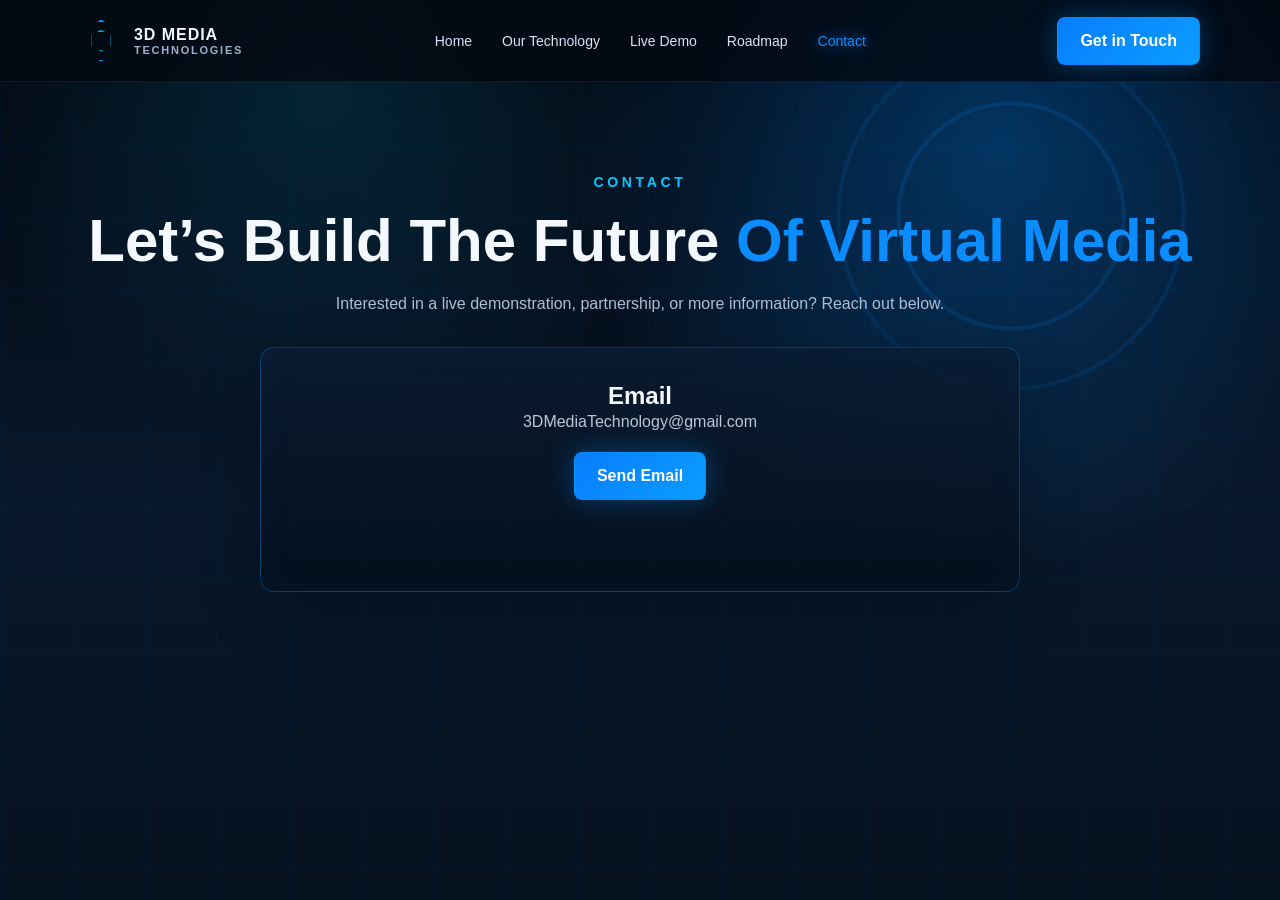
==== contact.html @ 92401de3 "Add files via upload 3D updated v6" ====
<!DOCTYPE html><html lang="en"><head><meta charset="UTF-8"><meta name="viewport" content="width=device-width, initial-scale=1.0"><title>Contact | 3D Media Technologies</title><link rel="stylesheet" href="style.css"></head><body><div class="site-bg"></div><header class="nav"><a class="brand" href="index.html"><span class="brand-mark"></span><span>3D MEDIA<small>TECHNOLOGIES</small></span></a><nav class="nav-links"><a href="index.html">Home</a><a href="technology.html">Our Technology</a><a href="demo.html">Live Demo</a><a href="roadmap.html">Roadmap</a><a class="active" href="contact.html">Contact</a></nav><a class="btn" href="mailto:3DMediaTechnology@gmail.com">Get in Touch</a></header><section class="page-hero container"><p class="kicker">Contact</p><h1>Let’s Build The Future <span class="blue">Of Virtual Media</span></h1><p class="muted">Interested in a live demonstration, partnership, or more information? Reach out below.</p><div class="card contact-card"><h2>Email</h2><p class="muted">3DMediaTechnology@gmail.com</p><br><a class="btn" href="mailto:3DMediaTechnology@gmail.com">Send Email</a></div></section></body></html>
---- style.css ----
:root{
  --bg:#050912;--panel:#071426;--panel2:#0a1829;--blue:#0b8dff;--cyan:#00c8ff;--text:#f4f8ff;--muted:#aebed3;--line:rgba(0,145,255,.32);--glow:0 0 28px rgba(0,145,255,.35)
}
*{margin:0;padding:0;box-sizing:border-box}html{scroll-behavior:smooth}body{font-family:Inter,Segoe UI,Arial,sans-serif;background:var(--bg);color:var(--text);overflow-x:hidden}a{text-decoration:none;color:inherit}.site-bg{position:fixed;inset:0;z-index:-3;background:radial-gradient(circle at 78% 16%,rgba(0,139,255,.33),transparent 34%),radial-gradient(circle at 25% 8%,rgba(0,194,255,.15),transparent 30%),linear-gradient(180deg,#02050c 0%,#08172a 55%,#06111f 100%)}.site-bg:before{content:"";position:absolute;inset:0;background-image:linear-gradient(rgba(0,156,255,.04) 1px,transparent 1px),linear-gradient(90deg,rgba(0,156,255,.04) 1px,transparent 1px);background-size:72px 72px}.site-bg:after{content:"";position:absolute;inset:0;background:radial-gradient(circle at 79% 24%,transparent 0 110px,rgba(0,139,255,.14) 111px 114px,transparent 115px),radial-gradient(circle at 79% 24%,transparent 0 170px,rgba(0,139,255,.10) 171px 174px,transparent 175px)}
.container{width:min(1120px,calc(100% - 42px));margin:auto}.nav{height:82px;display:flex;align-items:center;justify-content:space-between;border-bottom:1px solid rgba(255,255,255,.06);position:sticky;top:0;z-index:50;background:rgba(3,8,16,.76);backdrop-filter:blur(18px);padding:0 max(22px,calc((100vw - 1120px)/2))}.brand{display:flex;align-items:center;gap:12px;font-weight:800;letter-spacing:.06em}.brand-mark{width:42px;height:42px;border:2px solid var(--blue);clip-path:polygon(50% 0,93% 25%,93% 75%,50% 100%,7% 75%,7% 25%);box-shadow:var(--glow);position:relative}.brand-mark:before{content:"";position:absolute;inset:8px;border:2px solid rgba(0,200,255,.75);clip-path:inherit}.brand small{display:block;font-size:11px;color:#9bb2ca;letter-spacing:.16em}.nav-links{display:flex;align-items:center;gap:30px;font-size:14px;color:#d8e5f6}.nav-links a:hover,.nav-links .active{color:var(--blue);text-shadow:0 0 16px var(--blue)}.btn{display:inline-flex;align-items:center;justify-content:center;gap:9px;border:1px solid rgba(0,145,255,.45);background:linear-gradient(135deg,#087dff,#0b9dff);color:white;padding:14px 22px;border-radius:8px;font-weight:800;box-shadow:var(--glow)}.btn.secondary{background:rgba(6,18,32,.62);box-shadow:none}.btn:hover{transform:translateY(-2px)}
.hero{min-height:520px;display:grid;align-items:center;position:relative;border-bottom:1px solid rgba(0,145,255,.14);overflow:hidden}.hero:before{content:"";position:absolute;inset:0;background:linear-gradient(90deg,rgba(2,7,15,.95) 0%,rgba(3,11,20,.68) 46%,rgba(3,11,20,.22) 100%)}.hero .container{position:relative;z-index:2}.kicker{color:var(--cyan);font-size:14px;letter-spacing:.26em;text-transform:uppercase;font-weight:800;margin-bottom:16px}.hero h1{font-size:clamp(42px,6vw,68px);line-height:1.02;max-width:620px;letter-spacing:-.04em}.blue{color:var(--blue)}.hero p{max-width:560px;color:#c4d0df;font-size:18px;line-height:1.55;margin:22px 0 30px}.hero-actions{display:flex;gap:18px;flex-wrap:wrap}.network{position:absolute;right:-80px;top:10px;width:680px;height:520px;opacity:.95;background:radial-gradient(circle at 50% 48%,rgba(0,153,255,.22),transparent 45%)}.network svg{width:100%;height:100%;filter:drop-shadow(0 0 12px rgba(0,145,255,.9))}.scroll-note{text-align:center;color:var(--cyan);font-size:12px;letter-spacing:.34em;font-weight:800;margin-top:38px}.section{padding:68px 0}.center{text-align:center}.section h2{font-size:clamp(28px,4vw,38px);margin-bottom:14px}.muted{color:var(--muted);line-height:1.6}.cards{display:grid;grid-template-columns:repeat(4,1fr);gap:20px;margin-top:32px}.card,.wide-card,.stat,.timeline{background:linear-gradient(180deg,rgba(10,27,48,.82),rgba(5,15,28,.86));border:1px solid var(--line);border-radius:14px;box-shadow:inset 0 0 40px rgba(0,120,255,.04),0 20px 60px rgba(0,0,0,.22)}.card{padding:28px;min-height:245px}.icon{font-size:38px;color:var(--blue);text-shadow:var(--glow);margin-bottom:24px}.card h3{font-size:20px;margin-bottom:14px}.card p{color:#b9c7d8;line-height:1.55}.learn{display:inline-block;color:var(--cyan);font-weight:800;margin-top:20px;font-size:14px}.wide-card{display:grid;grid-template-columns:310px 1fr;overflow:hidden}.demo-copy{padding:40px}.demo-screen{min-height:300px;background:linear-gradient(90deg,rgba(5,14,26,.72),rgba(5,14,26,.08)),radial-gradient(circle at 62% 45%,rgba(0,145,255,.32),transparent 18%),url('data:image/svg+xml;utf8,<svg xmlns="http://www.w3.org/2000/svg" viewBox="0 0 900 420"><rect width="900" height="420" fill="%23060b12"/><rect x="305" y="75" width="445" height="230" rx="8" fill="%230d1b2b" stroke="%23205a92"/><rect x="335" y="105" width="385" height="150" fill="%230a2743"/><rect x="360" y="205" width="70" height="45" fill="%230b8dff"/><rect x="445" y="205" width="70" height="45" fill="%238635ff"/><rect x="530" y="205" width="70" height="45" fill="%2300b8ff"/><rect x="615" y="205" width="70" height="45" fill="%2300d09c"/><rect x="0" y="300" width="900" height="120" fill="%23070a10"/><rect x="90" y="215" width="230" height="90" rx="16" fill="%23101825"/><rect x="760" y="210" width="110" height="95" fill="%23101520"/></svg>') center/cover}.play{width:78px;height:78px;border-radius:50%;background:white;color:var(--blue);display:grid;place-items:center;font-size:33px;margin:110px auto 0;box-shadow:0 0 30px rgba(0,145,255,.8)}.stats{display:grid;grid-template-columns:repeat(4,1fr);gap:20px;margin-top:24px}.stat{padding:24px;display:flex;gap:18px;align-items:center}.stat strong{font-size:34px}.timeline{padding:34px;margin-top:30px}.timeline-head{display:flex;justify-content:space-between;gap:20px;align-items:center;margin-bottom:35px}.steps{display:grid;grid-template-columns:repeat(5,1fr);gap:10px;position:relative}.steps:before{content:"";position:absolute;left:4%;right:4%;top:13px;height:2px;background:linear-gradient(90deg,var(--blue),rgba(0,145,255,.25))}.step{position:relative;padding-top:34px}.dot{position:absolute;top:3px;width:20px;height:20px;border-radius:50%;border:3px solid var(--blue);background:#091425;box-shadow:var(--glow)}.footer{background:rgba(3,10,19,.8);border-top:1px solid rgba(0,145,255,.14);padding:45px 0 22px}.footer-grid{display:grid;grid-template-columns:1.7fr 1fr 1fr 1fr 1.5fr;gap:34px}.footer h4{margin-bottom:16px}.footer a,.footer p{display:block;color:#9fb0c4;margin:10px 0;font-size:14px}.email-box{display:flex;border:1px solid var(--line);border-radius:8px;overflow:hidden}.email-box input{flex:1;background:transparent;border:0;color:white;padding:14px}.email-box button{border:0;background:var(--blue);color:white;padding:0 17px;font-size:20px}.page-hero{padding:92px 0 48px;text-align:center}.page-hero h1{font-size:clamp(40px,5vw,60px);margin-bottom:16px}.content-grid{display:grid;grid-template-columns:repeat(2,1fr);gap:22px}.contact-card{max-width:760px;margin:30px auto;padding:34px}.player{margin:26px auto;display:flex;gap:12px;justify-content:center;flex-wrap:wrap}.player input,input,textarea{background:#071426;border:1px solid var(--line);border-radius:8px;color:white;padding:15px;font-size:16px}button{cursor:pointer}.player button,.form button{border:0}.notice{color:#90a8bf}#videoBox iframe{max-width:100%;border-radius:14px;border:1px solid var(--line)}
@media(max-width:900px){.nav{height:auto;padding:18px 22px;gap:18px;align-items:flex-start}.nav-links{display:none}.cards,.stats,.footer-grid,.content-grid{grid-template-columns:1fr}.wide-card{grid-template-columns:1fr}.network{opacity:.34;right:-270px}.hero{min-height:610px}.steps{grid-template-columns:1fr}.steps:before{display:none}.timeline-head{display:block}.btn{width:max-content}.hero-actions{align-items:flex-start}}
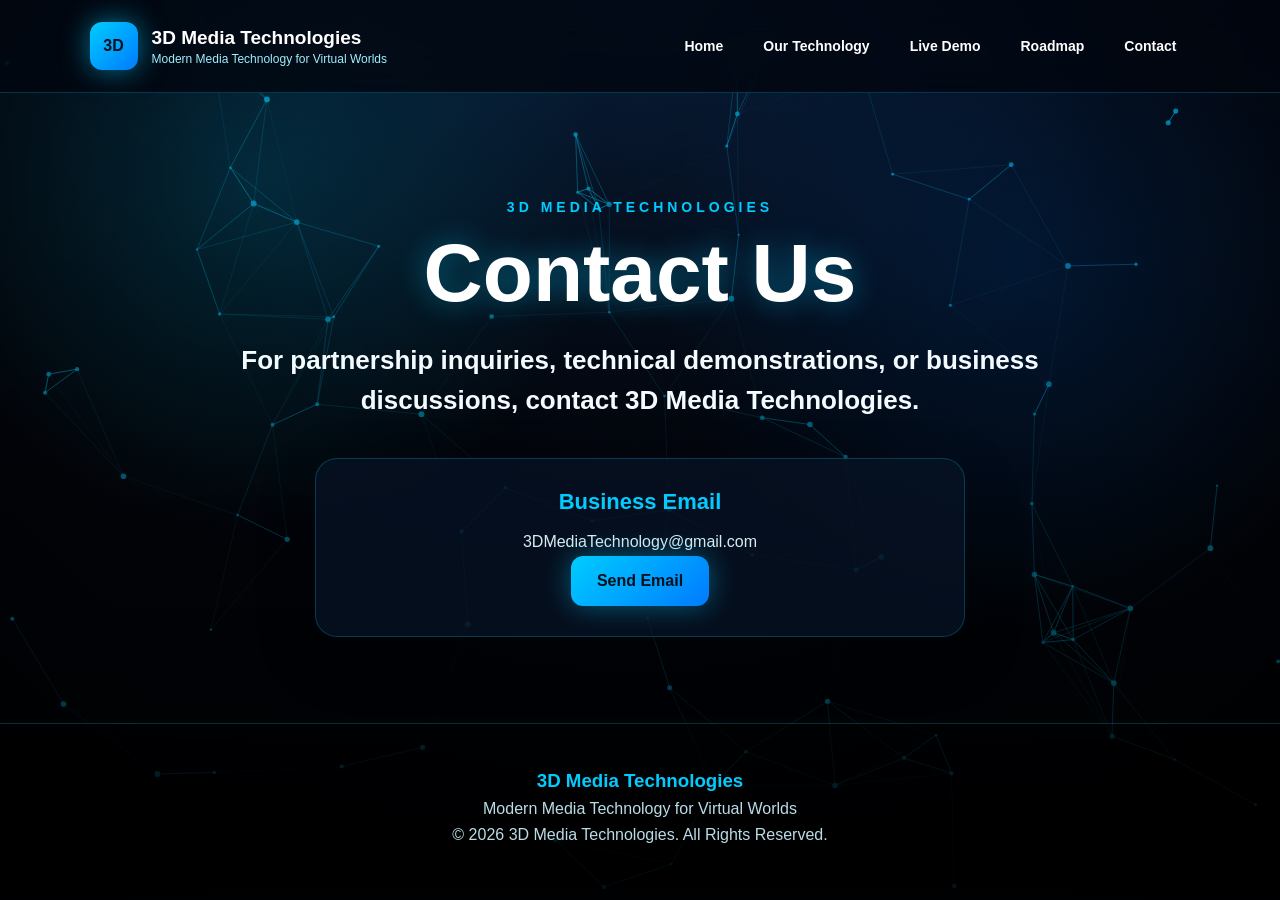
==== commit 2efa40c1: "Add files via upload" ====
--- a/contact.html
+++ b/contact.html
@@ -1 +1,6 @@
-<!DOCTYPE html><html lang="en"><head><meta charset="UTF-8"><meta name="viewport" content="width=device-width, initial-scale=1.0"><title>Contact | 3D Media Technologies</title><link rel="stylesheet" href="style.css"></head><body><div class="site-bg"></div><header class="nav"><a class="brand" href="index.html"><span class="brand-mark"></span><span>3D MEDIA<small>TECHNOLOGIES</small></span></a><nav class="nav-links"><a href="index.html">Home</a><a href="technology.html">Our Technology</a><a href="demo.html">Live Demo</a><a href="roadmap.html">Roadmap</a><a class="active" href="contact.html">Contact</a></nav><a class="btn" href="mailto:3DMediaTechnology@gmail.com">Get in Touch</a></header><section class="page-hero container"><p class="kicker">Contact</p><h1>Let’s Build The Future <span class="blue">Of Virtual Media</span></h1><p class="muted">Interested in a live demonstration, partnership, or more information? Reach out below.</p><div class="card contact-card"><h2>Email</h2><p class="muted">3DMediaTechnology@gmail.com</p><br><a class="btn" href="mailto:3DMediaTechnology@gmail.com">Send Email</a></div></section></body></html>
+<!DOCTYPE html><html lang="en"><head><meta charset="UTF-8"><meta name="viewport" content="width=device-width, initial-scale=1.0"><title>Contact | 3D Media Technologies</title><link rel="stylesheet" href="style.css"></head><body><canvas id="networkCanvas"></canvas>
+<header class="navbar">
+  <div class="brand"><span class="logo">3D</span><div><h2>3D Media Technologies</h2><p>Modern Media Technology for Virtual Worlds</p></div></div>
+  <nav><a href="index.html">Home</a><a href="technology.html">Our Technology</a><a href="demo.html">Live Demo</a><a href="roadmap.html">Roadmap</a><a href="contact.html">Contact</a></nav>
+</header><main><section class="hero page-hero"><div class="hero-content"><p class="eyebrow">3D MEDIA TECHNOLOGIES</p><h1>Contact Us</h1><p class="hero-text">For partnership inquiries, technical demonstrations, or business discussions, contact 3D Media Technologies.</p><div class="contact-box"><h3>Business Email</h3><p>3DMediaTechnology@gmail.com</p><a class="primary-btn" href="mailto:3DMediaTechnology@gmail.com">Send Email</a></div></div></section></main>
+<footer><h3>3D Media Technologies</h3><p>Modern Media Technology for Virtual Worlds</p><p>© 2026 3D Media Technologies. All Rights Reserved.</p></footer><script src="script.js"></script></body></html>
--- a/style.css
+++ b/style.css
@@ -1,7 +1 @@
-:root{
-  --bg:#050912;--panel:#071426;--panel2:#0a1829;--blue:#0b8dff;--cyan:#00c8ff;--text:#f4f8ff;--muted:#aebed3;--line:rgba(0,145,255,.32);--glow:0 0 28px rgba(0,145,255,.35)
-}
-*{margin:0;padding:0;box-sizing:border-box}html{scroll-behavior:smooth}body{font-family:Inter,Segoe UI,Arial,sans-serif;background:var(--bg);color:var(--text);overflow-x:hidden}a{text-decoration:none;color:inherit}.site-bg{position:fixed;inset:0;z-index:-3;background:radial-gradient(circle at 78% 16%,rgba(0,139,255,.33),transparent 34%),radial-gradient(circle at 25% 8%,rgba(0,194,255,.15),transparent 30%),linear-gradient(180deg,#02050c 0%,#08172a 55%,#06111f 100%)}.site-bg:before{content:"";position:absolute;inset:0;background-image:linear-gradient(rgba(0,156,255,.04) 1px,transparent 1px),linear-gradient(90deg,rgba(0,156,255,.04) 1px,transparent 1px);background-size:72px 72px}.site-bg:after{content:"";position:absolute;inset:0;background:radial-gradient(circle at 79% 24%,transparent 0 110px,rgba(0,139,255,.14) 111px 114px,transparent 115px),radial-gradient(circle at 79% 24%,transparent 0 170px,rgba(0,139,255,.10) 171px 174px,transparent 175px)}
-.container{width:min(1120px,calc(100% - 42px));margin:auto}.nav{height:82px;display:flex;align-items:center;justify-content:space-between;border-bottom:1px solid rgba(255,255,255,.06);position:sticky;top:0;z-index:50;background:rgba(3,8,16,.76);backdrop-filter:blur(18px);padding:0 max(22px,calc((100vw - 1120px)/2))}.brand{display:flex;align-items:center;gap:12px;font-weight:800;letter-spacing:.06em}.brand-mark{width:42px;height:42px;border:2px solid var(--blue);clip-path:polygon(50% 0,93% 25%,93% 75%,50% 100%,7% 75%,7% 25%);box-shadow:var(--glow);position:relative}.brand-mark:before{content:"";position:absolute;inset:8px;border:2px solid rgba(0,200,255,.75);clip-path:inherit}.brand small{display:block;font-size:11px;color:#9bb2ca;letter-spacing:.16em}.nav-links{display:flex;align-items:center;gap:30px;font-size:14px;color:#d8e5f6}.nav-links a:hover,.nav-links .active{color:var(--blue);text-shadow:0 0 16px var(--blue)}.btn{display:inline-flex;align-items:center;justify-content:center;gap:9px;border:1px solid rgba(0,145,255,.45);background:linear-gradient(135deg,#087dff,#0b9dff);color:white;padding:14px 22px;border-radius:8px;font-weight:800;box-shadow:var(--glow)}.btn.secondary{background:rgba(6,18,32,.62);box-shadow:none}.btn:hover{transform:translateY(-2px)}
-.hero{min-height:520px;display:grid;align-items:center;position:relative;border-bottom:1px solid rgba(0,145,255,.14);overflow:hidden}.hero:before{content:"";position:absolute;inset:0;background:linear-gradient(90deg,rgba(2,7,15,.95) 0%,rgba(3,11,20,.68) 46%,rgba(3,11,20,.22) 100%)}.hero .container{position:relative;z-index:2}.kicker{color:var(--cyan);font-size:14px;letter-spacing:.26em;text-transform:uppercase;font-weight:800;margin-bottom:16px}.hero h1{font-size:clamp(42px,6vw,68px);line-height:1.02;max-width:620px;letter-spacing:-.04em}.blue{color:var(--blue)}.hero p{max-width:560px;color:#c4d0df;font-size:18px;line-height:1.55;margin:22px 0 30px}.hero-actions{display:flex;gap:18px;flex-wrap:wrap}.network{position:absolute;right:-80px;top:10px;width:680px;height:520px;opacity:.95;background:radial-gradient(circle at 50% 48%,rgba(0,153,255,.22),transparent 45%)}.network svg{width:100%;height:100%;filter:drop-shadow(0 0 12px rgba(0,145,255,.9))}.scroll-note{text-align:center;color:var(--cyan);font-size:12px;letter-spacing:.34em;font-weight:800;margin-top:38px}.section{padding:68px 0}.center{text-align:center}.section h2{font-size:clamp(28px,4vw,38px);margin-bottom:14px}.muted{color:var(--muted);line-height:1.6}.cards{display:grid;grid-template-columns:repeat(4,1fr);gap:20px;margin-top:32px}.card,.wide-card,.stat,.timeline{background:linear-gradient(180deg,rgba(10,27,48,.82),rgba(5,15,28,.86));border:1px solid var(--line);border-radius:14px;box-shadow:inset 0 0 40px rgba(0,120,255,.04),0 20px 60px rgba(0,0,0,.22)}.card{padding:28px;min-height:245px}.icon{font-size:38px;color:var(--blue);text-shadow:var(--glow);margin-bottom:24px}.card h3{font-size:20px;margin-bottom:14px}.card p{color:#b9c7d8;line-height:1.55}.learn{display:inline-block;color:var(--cyan);font-weight:800;margin-top:20px;font-size:14px}.wide-card{display:grid;grid-template-columns:310px 1fr;overflow:hidden}.demo-copy{padding:40px}.demo-screen{min-height:300px;background:linear-gradient(90deg,rgba(5,14,26,.72),rgba(5,14,26,.08)),radial-gradient(circle at 62% 45%,rgba(0,145,255,.32),transparent 18%),url('data:image/svg+xml;utf8,<svg xmlns="http://www.w3.org/2000/svg" viewBox="0 0 900 420"><rect width="900" height="420" fill="%23060b12"/><rect x="305" y="75" width="445" height="230" rx="8" fill="%230d1b2b" stroke="%23205a92"/><rect x="335" y="105" width="385" height="150" fill="%230a2743"/><rect x="360" y="205" width="70" height="45" fill="%230b8dff"/><rect x="445" y="205" width="70" height="45" fill="%238635ff"/><rect x="530" y="205" width="70" height="45" fill="%2300b8ff"/><rect x="615" y="205" width="70" height="45" fill="%2300d09c"/><rect x="0" y="300" width="900" height="120" fill="%23070a10"/><rect x="90" y="215" width="230" height="90" rx="16" fill="%23101825"/><rect x="760" y="210" width="110" height="95" fill="%23101520"/></svg>') center/cover}.play{width:78px;height:78px;border-radius:50%;background:white;color:var(--blue);display:grid;place-items:center;font-size:33px;margin:110px auto 0;box-shadow:0 0 30px rgba(0,145,255,.8)}.stats{display:grid;grid-template-columns:repeat(4,1fr);gap:20px;margin-top:24px}.stat{padding:24px;display:flex;gap:18px;align-items:center}.stat strong{font-size:34px}.timeline{padding:34px;margin-top:30px}.timeline-head{display:flex;justify-content:space-between;gap:20px;align-items:center;margin-bottom:35px}.steps{display:grid;grid-template-columns:repeat(5,1fr);gap:10px;position:relative}.steps:before{content:"";position:absolute;left:4%;right:4%;top:13px;height:2px;background:linear-gradient(90deg,var(--blue),rgba(0,145,255,.25))}.step{position:relative;padding-top:34px}.dot{position:absolute;top:3px;width:20px;height:20px;border-radius:50%;border:3px solid var(--blue);background:#091425;box-shadow:var(--glow)}.footer{background:rgba(3,10,19,.8);border-top:1px solid rgba(0,145,255,.14);padding:45px 0 22px}.footer-grid{display:grid;grid-template-columns:1.7fr 1fr 1fr 1fr 1.5fr;gap:34px}.footer h4{margin-bottom:16px}.footer a,.footer p{display:block;color:#9fb0c4;margin:10px 0;font-size:14px}.email-box{display:flex;border:1px solid var(--line);border-radius:8px;overflow:hidden}.email-box input{flex:1;background:transparent;border:0;color:white;padding:14px}.email-box button{border:0;background:var(--blue);color:white;padding:0 17px;font-size:20px}.page-hero{padding:92px 0 48px;text-align:center}.page-hero h1{font-size:clamp(40px,5vw,60px);margin-bottom:16px}.content-grid{display:grid;grid-template-columns:repeat(2,1fr);gap:22px}.contact-card{max-width:760px;margin:30px auto;padding:34px}.player{margin:26px auto;display:flex;gap:12px;justify-content:center;flex-wrap:wrap}.player input,input,textarea{background:#071426;border:1px solid var(--line);border-radius:8px;color:white;padding:15px;font-size:16px}button{cursor:pointer}.player button,.form button{border:0}.notice{color:#90a8bf}#videoBox iframe{max-width:100%;border-radius:14px;border:1px solid var(--line)}
-@media(max-width:900px){.nav{height:auto;padding:18px 22px;gap:18px;align-items:flex-start}.nav-links{display:none}.cards,.stats,.footer-grid,.content-grid{grid-template-columns:1fr}.wide-card{grid-template-columns:1fr}.network{opacity:.34;right:-270px}.hero{min-height:610px}.steps{grid-template-columns:1fr}.steps:before{display:none}.timeline-head{display:block}.btn{width:max-content}.hero-actions{align-items:flex-start}}
+*{margin:0;padding:0;box-sizing:border-box}:root{--blue:#00ccff;--blue2:#007bff;--line:rgba(0,204,255,.24);--card:rgba(7,18,36,.78)}body{min-height:100vh;background:radial-gradient(circle at top,#0b2547 0%,#050914 45%,#020409 100%);color:white;font-family:Arial,Helvetica,sans-serif;overflow-x:hidden}#networkCanvas{position:fixed;inset:0;z-index:-2;width:100%;height:100%}body:before{content:"";position:fixed;inset:0;background:radial-gradient(circle at 20% 20%,rgba(0,204,255,.17),transparent 28%),radial-gradient(circle at 80% 30%,rgba(0,120,255,.15),transparent 30%),linear-gradient(rgba(0,0,0,.15),rgba(0,0,0,.78));z-index:-1}.navbar{position:sticky;top:0;z-index:10;display:flex;justify-content:space-between;align-items:center;gap:28px;padding:22px 7%;background:rgba(2,6,15,.78);backdrop-filter:blur(18px);border-bottom:1px solid var(--line)}.brand{display:flex;align-items:center;gap:14px}.logo{display:grid;place-items:center;width:48px;height:48px;background:linear-gradient(135deg,var(--blue),var(--blue2));color:#00111a;font-weight:900;border-radius:12px;box-shadow:0 0 28px rgba(0,204,255,.55)}.brand h2{font-size:19px}.brand p{color:#9feeff;font-size:12px;margin-top:3px}.navbar nav{display:flex;gap:12px;flex-wrap:wrap;justify-content:flex-end}.navbar nav a{color:white;text-decoration:none;font-size:14px;font-weight:700;padding:10px 14px;border-radius:999px;transition:.25s}.navbar nav a:hover{color:#00111a;background:var(--blue);box-shadow:0 0 20px rgba(0,204,255,.5)}.hero{min-height:82vh;display:grid;place-items:center;text-align:center;padding:90px 7% 70px}.page-hero{min-height:70vh}.hero-content{max-width:980px;animation:fadeUp .9s ease both}.eyebrow{color:var(--blue);font-size:14px;letter-spacing:4px;font-weight:900;margin-bottom:18px}.hero h1{font-size:clamp(42px,7vw,82px);line-height:.98;text-shadow:0 0 28px rgba(0,204,255,.45);margin-bottom:26px}.hero-text{max-width:850px;margin:0 auto 14px;font-size:clamp(19px,2.4vw,26px);line-height:1.55;color:#f4fbff;font-weight:700}.hero-subtext{max-width:760px;margin:0 auto 36px;font-size:18px;line-height:1.7;color:#cce9f2}.hero-buttons{display:flex;justify-content:center;gap:16px;flex-wrap:wrap}.primary-btn,.secondary-btn,.button{display:inline-block;text-decoration:none;padding:16px 26px;border-radius:12px;font-weight:900;transition:.25s}.primary-btn,.button{background:linear-gradient(135deg,var(--blue),var(--blue2));color:#00111a;box-shadow:0 0 28px rgba(0,204,255,.42)}.secondary-btn{color:white;border:1px solid var(--line);background:rgba(255,255,255,.06)}.primary-btn:hover,.secondary-btn:hover,.button:hover{transform:translateY(-4px);box-shadow:0 0 35px rgba(0,204,255,.65)}.cards-section{padding:60px 7% 100px}.section-title{text-align:center;margin-bottom:36px}.section-title p{color:var(--blue);font-weight:900;letter-spacing:3px;margin-bottom:10px}.section-title h2{font-size:clamp(30px,4vw,48px)}.cards{display:grid;grid-template-columns:repeat(4,1fr);gap:24px}.page-cards{margin-top:42px}.card,.stat-card,.contact-box,.timeline div{background:var(--card);border:1px solid var(--line);border-radius:22px;padding:30px;box-shadow:0 20px 60px rgba(0,0,0,.24);transition:.25s}.card:hover,.stat-card:hover,.timeline div:hover{transform:translateY(-8px);border-color:rgba(0,204,255,.7);box-shadow:0 0 35px rgba(0,204,255,.22)}.icon{font-size:34px;margin-bottom:20px;filter:drop-shadow(0 0 12px rgba(0,204,255,.7))}.card h3,.stat-card h3,.timeline h3,.contact-box h3{color:var(--blue);margin-bottom:14px;font-size:22px}.card p,.stat-card p,.timeline p,.contact-box p{color:#d6edf4;line-height:1.65;font-size:16px}.card a{color:var(--blue);display:inline-block;margin-top:24px;text-decoration:none;font-weight:900}.showcase{padding:90px 7%;display:grid;grid-template-columns:1fr 1fr;gap:50px;align-items:center;background:rgba(0,0,0,.22);border-top:1px solid var(--line);border-bottom:1px solid var(--line)}.showcase h2{font-size:clamp(34px,5vw,58px);margin-bottom:22px}.showcase p{color:#d6edf4;line-height:1.7;font-size:18px;margin-bottom:26px}.screen-card{border:1px solid var(--line);border-radius:24px;overflow:hidden;background:rgba(5,12,25,.86);box-shadow:0 0 45px rgba(0,204,255,.22)}.screen-top{height:46px;background:rgba(255,255,255,.08);display:flex;align-items:center;gap:8px;padding:0 18px}.screen-top span{width:12px;height:12px;border-radius:50%;background:var(--blue)}.screen-body{height:320px;display:grid;place-items:center;text-align:center;background:linear-gradient(rgba(0,204,255,.08),rgba(0,0,0,.3)),radial-gradient(circle,rgba(0,204,255,.18),transparent 60%)}.play-circle{width:95px;height:95px;display:grid;place-items:center;border-radius:50%;background:var(--blue);color:#00111a;font-size:36px;box-shadow:0 0 40px rgba(0,204,255,.65);margin-bottom:14px}.stats-section{padding:60px 7%;display:grid;grid-template-columns:repeat(4,1fr);gap:24px}.stat-card{text-align:center}.stat-card h3{font-size:32px}.timeline{display:grid;grid-template-columns:repeat(4,1fr);gap:24px;margin-top:42px}.timeline span{display:inline-grid;place-items:center;width:44px;height:44px;border-radius:50%;background:var(--blue);color:#00111a;font-weight:900;margin-bottom:18px}.player{margin:30px auto;display:flex;justify-content:center;gap:12px;flex-wrap:wrap}input{width:430px;max-width:90%;padding:15px;font-size:17px;border-radius:10px;border:1px solid var(--line);background:rgba(255,255,255,.94)}button{padding:15px 25px;font-size:17px;border-radius:10px;border:none;background:var(--blue);color:#00111a;font-weight:900;cursor:pointer}#videoBox{margin-top:35px}iframe{max-width:92%;border-radius:16px;box-shadow:0 0 40px rgba(0,204,255,.25)}.contact-box{max-width:650px;margin:38px auto 0}footer{text-align:center;padding:46px 7%;background:rgba(0,0,0,.42);border-top:1px solid var(--line)}footer h3{color:var(--blue);margin-bottom:8px}footer p{color:#b9dce6;margin-top:8px}@keyframes fadeUp{from{opacity:0;transform:translateY(24px)}to{opacity:1;transform:translateY(0)}}@media(max-width:1000px){.navbar{flex-direction:column;align-items:flex-start}.navbar nav{justify-content:flex-start}.cards,.stats-section,.timeline{grid-template-columns:repeat(2,1fr)}.showcase{grid-template-columns:1fr}}@media(max-width:620px){.navbar{padding:20px}.brand h2{font-size:17px}.hero{min-height:auto;padding:80px 20px 60px}.cards,.stats-section,.timeline{grid-template-columns:1fr}.cards-section,.showcase{padding:60px 20px}}
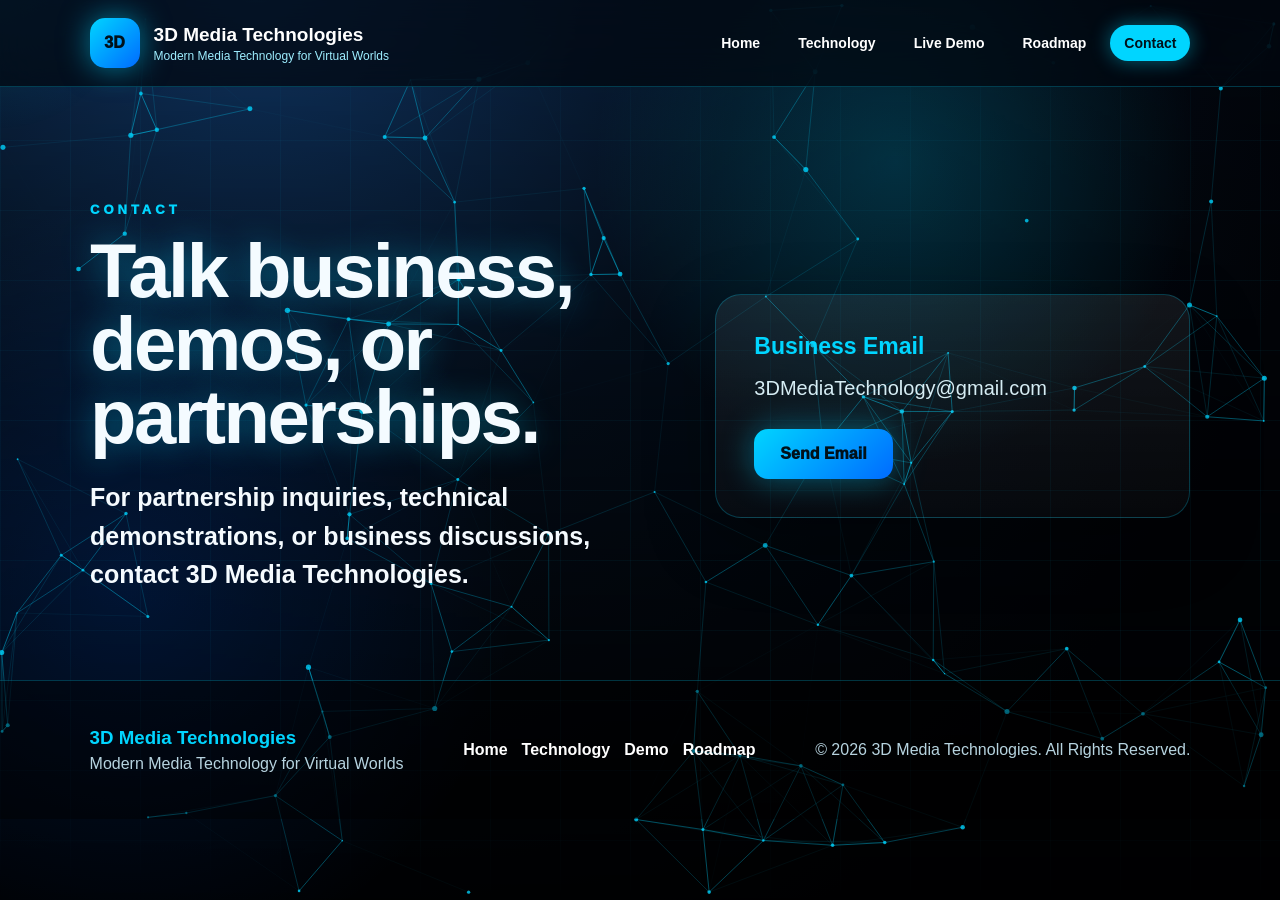
==== commit a7db5a41: "Add files via upload 3D v7" ====
--- a/contact.html
+++ b/contact.html
@@ -1,6 +1 @@
-<!DOCTYPE html><html lang="en"><head><meta charset="UTF-8"><meta name="viewport" content="width=device-width, initial-scale=1.0"><title>Contact | 3D Media Technologies</title><link rel="stylesheet" href="style.css"></head><body><canvas id="networkCanvas"></canvas>
-<header class="navbar">
-  <div class="brand"><span class="logo">3D</span><div><h2>3D Media Technologies</h2><p>Modern Media Technology for Virtual Worlds</p></div></div>
-  <nav><a href="index.html">Home</a><a href="technology.html">Our Technology</a><a href="demo.html">Live Demo</a><a href="roadmap.html">Roadmap</a><a href="contact.html">Contact</a></nav>
-</header><main><section class="hero page-hero"><div class="hero-content"><p class="eyebrow">3D MEDIA TECHNOLOGIES</p><h1>Contact Us</h1><p class="hero-text">For partnership inquiries, technical demonstrations, or business discussions, contact 3D Media Technologies.</p><div class="contact-box"><h3>Business Email</h3><p>3DMediaTechnology@gmail.com</p><a class="primary-btn" href="mailto:3DMediaTechnology@gmail.com">Send Email</a></div></div></section></main>
-<footer><h3>3D Media Technologies</h3><p>Modern Media Technology for Virtual Worlds</p><p>© 2026 3D Media Technologies. All Rights Reserved.</p></footer><script src="script.js"></script></body></html>+<!DOCTYPE html><html lang="en"><head><meta charset="UTF-8"><meta name="viewport" content="width=device-width, initial-scale=1.0"><title>Contact | 3D Media Technologies</title><link rel="stylesheet" href="style.css"></head><body><canvas id="networkCanvas"></canvas><div class="cursor-glow"></div><header class="navbar"><a class="brand" href="index.html"><span class="logo">3D</span><div><h2>3D Media Technologies</h2><p>Modern Media Technology for Virtual Worlds</p></div></a><button class="menu-toggle" aria-label="Open menu">☰</button><nav><a href="index.html">Home</a><a href="technology.html">Technology</a><a href="demo.html">Live Demo</a><a href="roadmap.html">Roadmap</a><a class="active" href="contact.html">Contact</a></nav></header><main><section class="page-hero"><div class="contact-layout reveal"><div><p class="eyebrow">CONTACT</p><h1>Talk business, demos, or partnerships.</h1><p class="hero-text">For partnership inquiries, technical demonstrations, or business discussions, contact 3D Media Technologies.</p></div><div class="contact-box"><h3>Business Email</h3><p>3DMediaTechnology@gmail.com</p><a class="primary-btn" href="mailto:3DMediaTechnology@gmail.com">Send Email</a></div></div></section></main><footer class="footer"><div><h3>3D Media Technologies</h3><p>Modern Media Technology for Virtual Worlds</p></div><div class="footer-links"><a href="index.html">Home</a><a href="technology.html">Technology</a><a href="demo.html">Demo</a><a href="roadmap.html">Roadmap</a></div><p>© 2026 3D Media Technologies. All Rights Reserved.</p></footer><script src="script.js"></script></body></html>
--- a/style.css
+++ b/style.css
@@ -1 +1 @@
-*{margin:0;padding:0;box-sizing:border-box}:root{--blue:#00ccff;--blue2:#007bff;--line:rgba(0,204,255,.24);--card:rgba(7,18,36,.78)}body{min-height:100vh;background:radial-gradient(circle at top,#0b2547 0%,#050914 45%,#020409 100%);color:white;font-family:Arial,Helvetica,sans-serif;overflow-x:hidden}#networkCanvas{position:fixed;inset:0;z-index:-2;width:100%;height:100%}body:before{content:"";position:fixed;inset:0;background:radial-gradient(circle at 20% 20%,rgba(0,204,255,.17),transparent 28%),radial-gradient(circle at 80% 30%,rgba(0,120,255,.15),transparent 30%),linear-gradient(rgba(0,0,0,.15),rgba(0,0,0,.78));z-index:-1}.navbar{position:sticky;top:0;z-index:10;display:flex;justify-content:space-between;align-items:center;gap:28px;padding:22px 7%;background:rgba(2,6,15,.78);backdrop-filter:blur(18px);border-bottom:1px solid var(--line)}.brand{display:flex;align-items:center;gap:14px}.logo{display:grid;place-items:center;width:48px;height:48px;background:linear-gradient(135deg,var(--blue),var(--blue2));color:#00111a;font-weight:900;border-radius:12px;box-shadow:0 0 28px rgba(0,204,255,.55)}.brand h2{font-size:19px}.brand p{color:#9feeff;font-size:12px;margin-top:3px}.navbar nav{display:flex;gap:12px;flex-wrap:wrap;justify-content:flex-end}.navbar nav a{color:white;text-decoration:none;font-size:14px;font-weight:700;padding:10px 14px;border-radius:999px;transition:.25s}.navbar nav a:hover{color:#00111a;background:var(--blue);box-shadow:0 0 20px rgba(0,204,255,.5)}.hero{min-height:82vh;display:grid;place-items:center;text-align:center;padding:90px 7% 70px}.page-hero{min-height:70vh}.hero-content{max-width:980px;animation:fadeUp .9s ease both}.eyebrow{color:var(--blue);font-size:14px;letter-spacing:4px;font-weight:900;margin-bottom:18px}.hero h1{font-size:clamp(42px,7vw,82px);line-height:.98;text-shadow:0 0 28px rgba(0,204,255,.45);margin-bottom:26px}.hero-text{max-width:850px;margin:0 auto 14px;font-size:clamp(19px,2.4vw,26px);line-height:1.55;color:#f4fbff;font-weight:700}.hero-subtext{max-width:760px;margin:0 auto 36px;font-size:18px;line-height:1.7;color:#cce9f2}.hero-buttons{display:flex;justify-content:center;gap:16px;flex-wrap:wrap}.primary-btn,.secondary-btn,.button{display:inline-block;text-decoration:none;padding:16px 26px;border-radius:12px;font-weight:900;transition:.25s}.primary-btn,.button{background:linear-gradient(135deg,var(--blue),var(--blue2));color:#00111a;box-shadow:0 0 28px rgba(0,204,255,.42)}.secondary-btn{color:white;border:1px solid var(--line);background:rgba(255,255,255,.06)}.primary-btn:hover,.secondary-btn:hover,.button:hover{transform:translateY(-4px);box-shadow:0 0 35px rgba(0,204,255,.65)}.cards-section{padding:60px 7% 100px}.section-title{text-align:center;margin-bottom:36px}.section-title p{color:var(--blue);font-weight:900;letter-spacing:3px;margin-bottom:10px}.section-title h2{font-size:clamp(30px,4vw,48px)}.cards{display:grid;grid-template-columns:repeat(4,1fr);gap:24px}.page-cards{margin-top:42px}.card,.stat-card,.contact-box,.timeline div{background:var(--card);border:1px solid var(--line);border-radius:22px;padding:30px;box-shadow:0 20px 60px rgba(0,0,0,.24);transition:.25s}.card:hover,.stat-card:hover,.timeline div:hover{transform:translateY(-8px);border-color:rgba(0,204,255,.7);box-shadow:0 0 35px rgba(0,204,255,.22)}.icon{font-size:34px;margin-bottom:20px;filter:drop-shadow(0 0 12px rgba(0,204,255,.7))}.card h3,.stat-card h3,.timeline h3,.contact-box h3{color:var(--blue);margin-bottom:14px;font-size:22px}.card p,.stat-card p,.timeline p,.contact-box p{color:#d6edf4;line-height:1.65;font-size:16px}.card a{color:var(--blue);display:inline-block;margin-top:24px;text-decoration:none;font-weight:900}.showcase{padding:90px 7%;display:grid;grid-template-columns:1fr 1fr;gap:50px;align-items:center;background:rgba(0,0,0,.22);border-top:1px solid var(--line);border-bottom:1px solid var(--line)}.showcase h2{font-size:clamp(34px,5vw,58px);margin-bottom:22px}.showcase p{color:#d6edf4;line-height:1.7;font-size:18px;margin-bottom:26px}.screen-card{border:1px solid var(--line);border-radius:24px;overflow:hidden;background:rgba(5,12,25,.86);box-shadow:0 0 45px rgba(0,204,255,.22)}.screen-top{height:46px;background:rgba(255,255,255,.08);display:flex;align-items:center;gap:8px;padding:0 18px}.screen-top span{width:12px;height:12px;border-radius:50%;background:var(--blue)}.screen-body{height:320px;display:grid;place-items:center;text-align:center;background:linear-gradient(rgba(0,204,255,.08),rgba(0,0,0,.3)),radial-gradient(circle,rgba(0,204,255,.18),transparent 60%)}.play-circle{width:95px;height:95px;display:grid;place-items:center;border-radius:50%;background:var(--blue);color:#00111a;font-size:36px;box-shadow:0 0 40px rgba(0,204,255,.65);margin-bottom:14px}.stats-section{padding:60px 7%;display:grid;grid-template-columns:repeat(4,1fr);gap:24px}.stat-card{text-align:center}.stat-card h3{font-size:32px}.timeline{display:grid;grid-template-columns:repeat(4,1fr);gap:24px;margin-top:42px}.timeline span{display:inline-grid;place-items:center;width:44px;height:44px;border-radius:50%;background:var(--blue);color:#00111a;font-weight:900;margin-bottom:18px}.player{margin:30px auto;display:flex;justify-content:center;gap:12px;flex-wrap:wrap}input{width:430px;max-width:90%;padding:15px;font-size:17px;border-radius:10px;border:1px solid var(--line);background:rgba(255,255,255,.94)}button{padding:15px 25px;font-size:17px;border-radius:10px;border:none;background:var(--blue);color:#00111a;font-weight:900;cursor:pointer}#videoBox{margin-top:35px}iframe{max-width:92%;border-radius:16px;box-shadow:0 0 40px rgba(0,204,255,.25)}.contact-box{max-width:650px;margin:38px auto 0}footer{text-align:center;padding:46px 7%;background:rgba(0,0,0,.42);border-top:1px solid var(--line)}footer h3{color:var(--blue);margin-bottom:8px}footer p{color:#b9dce6;margin-top:8px}@keyframes fadeUp{from{opacity:0;transform:translateY(24px)}to{opacity:1;transform:translateY(0)}}@media(max-width:1000px){.navbar{flex-direction:column;align-items:flex-start}.navbar nav{justify-content:flex-start}.cards,.stats-section,.timeline{grid-template-columns:repeat(2,1fr)}.showcase{grid-template-columns:1fr}}@media(max-width:620px){.navbar{padding:20px}.brand h2{font-size:17px}.hero{min-height:auto;padding:80px 20px 60px}.cards,.stats-section,.timeline{grid-template-columns:1fr}.cards-section,.showcase{padding:60px 20px}}+*{margin:0;padding:0;box-sizing:border-box}:root{--blue:#00d5ff;--blue2:#006bff;--blue3:#7cf3ff;--ink:#f4fbff;--muted:#b6d3df;--line:rgba(0,213,255,.24);--card:rgba(8,22,46,.62);--dark:#02050b}html{scroll-behavior:smooth}body{min-height:100vh;background:radial-gradient(circle at 20% 0%,#103766 0%,#061324 36%,#02050b 78%);color:var(--ink);font-family:Inter,Arial,Helvetica,sans-serif;overflow-x:hidden}body:before{content:"";position:fixed;inset:0;z-index:-3;background:radial-gradient(circle at 70% 18%,rgba(0,213,255,.18),transparent 26%),radial-gradient(circle at 10% 65%,rgba(0,95,255,.16),transparent 30%),linear-gradient(180deg,rgba(0,0,0,.06),rgba(0,0,0,.84))}body:after{content:"";position:fixed;inset:0;z-index:-2;background-image:linear-gradient(rgba(0,213,255,.045) 1px,transparent 1px),linear-gradient(90deg,rgba(0,213,255,.045) 1px,transparent 1px);background-size:70px 70px;mask-image:linear-gradient(to bottom,transparent,black 18%,black 80%,transparent)}#networkCanvas{position:fixed;inset:0;width:100%;height:100%;z-index:-1}.cursor-glow{position:fixed;width:280px;height:280px;border-radius:50%;background:radial-gradient(circle,rgba(0,213,255,.13),transparent 66%);pointer-events:none;z-index:0;transform:translate(-50%,-50%);opacity:.75}.navbar{position:sticky;top:0;z-index:50;display:flex;justify-content:space-between;align-items:center;gap:24px;padding:18px 7%;background:rgba(2,7,16,.72);backdrop-filter:blur(22px);border-bottom:1px solid var(--line)}.brand{display:flex;align-items:center;gap:14px;color:white;text-decoration:none}.logo{display:grid;place-items:center;width:50px;height:50px;border-radius:15px;background:linear-gradient(135deg,var(--blue),var(--blue2));color:#00111a;font-weight:1000;box-shadow:0 0 30px rgba(0,213,255,.55)}.brand h2{font-size:19px}.brand p{font-size:12px;color:#9eeeff;margin-top:3px}.navbar nav{display:flex;gap:10px;align-items:center}.navbar nav a{color:white;text-decoration:none;font-size:14px;font-weight:800;padding:10px 14px;border-radius:999px;transition:.25s}.navbar nav a:hover,.navbar nav a.active{color:#00111a;background:var(--blue);box-shadow:0 0 20px rgba(0,213,255,.44)}.menu-toggle{display:none;background:transparent;color:white;border:1px solid var(--line);border-radius:12px;padding:10px 13px;font-size:21px}.hero{padding:95px 7% 80px}.hero-split{min-height:86vh;display:grid;grid-template-columns:1.05fr .95fr;gap:56px;align-items:center}.page-hero{padding:115px 7% 70px;min-height:58vh;display:grid;place-items:center;text-align:center}.hero-copy{max-width:830px}.hero-split .hero-copy{text-align:left}.eyebrow{color:var(--blue);font-size:13px;letter-spacing:4px;font-weight:1000;margin-bottom:18px}.hero h1,.page-hero h1{font-size:clamp(44px,7vw,86px);line-height:.96;letter-spacing:-2.5px;text-shadow:0 0 34px rgba(0,213,255,.42);margin-bottom:24px}.page-hero h1{font-size:clamp(42px,6vw,76px)}.hero-text{font-size:clamp(19px,2.15vw,25px);line-height:1.55;color:#f5fbff;font-weight:750;margin-bottom:16px}.hero-subtext{font-size:17px;line-height:1.7;color:var(--muted);margin-bottom:34px}.hero-buttons{display:flex;gap:16px;flex-wrap:wrap}.primary-btn,.secondary-btn{display:inline-block;text-decoration:none;padding:16px 26px;border-radius:14px;font-weight:1000;transition:.25s}.primary-btn{background:linear-gradient(135deg,var(--blue),var(--blue2));color:#00111a;box-shadow:0 0 32px rgba(0,213,255,.42)}.secondary-btn{color:white;border:1px solid var(--line);background:rgba(255,255,255,.065)}.primary-btn:hover,.secondary-btn:hover{transform:translateY(-4px);box-shadow:0 0 38px rgba(0,213,255,.62)}.globe-stage{position:relative;min-height:540px;display:grid;place-items:center}.digital-globe{position:relative;width:min(390px,80vw);height:min(390px,80vw);border-radius:50%;background:radial-gradient(circle at 32% 28%,rgba(124,243,255,.95),rgba(0,104,255,.2) 30%,rgba(0,10,32,.75) 62%,rgba(0,0,0,.2));box-shadow:inset -25px -30px 70px rgba(0,0,0,.74),0 0 70px rgba(0,213,255,.42);overflow:hidden;animation:float 6s ease-in-out infinite}.digital-globe:before{content:"";position:absolute;inset:0;border-radius:50%;background:repeating-linear-gradient(90deg,transparent 0 22px,rgba(124,243,255,.22) 23px 24px),repeating-linear-gradient(0deg,transparent 0 28px,rgba(124,243,255,.18) 29px 30px);animation:spin 18s linear infinite}.digital-globe:after{content:"";position:absolute;inset:12%;border:1px solid rgba(124,243,255,.28);border-radius:50%;box-shadow:0 0 30px rgba(0,213,255,.28)}.digital-globe span{position:absolute;width:8px;height:8px;background:var(--blue3);border-radius:50%;box-shadow:0 0 16px var(--blue3)}.digital-globe span:nth-child(1){top:28%;left:30%}.digital-globe span:nth-child(2){top:45%;right:24%}.digital-globe span:nth-child(3){bottom:28%;left:42%}.digital-globe span:nth-child(4){top:60%;left:21%}.digital-globe span:nth-child(5){top:21%;right:34%}.orbit{position:absolute;border:1px solid rgba(124,243,255,.34);border-radius:50%;transform:rotateX(68deg);box-shadow:0 0 20px rgba(0,213,255,.24)}.orbit-one{width:470px;height:470px;animation:rotate 12s linear infinite}.orbit-two{width:560px;height:260px;animation:rotate 16s linear reverse infinite}.orbit-three{width:330px;height:520px;animation:rotate 20s linear infinite}.data-card{position:absolute;padding:14px 18px;border:1px solid var(--line);border-radius:16px;background:rgba(7,18,36,.72);backdrop-filter:blur(14px);box-shadow:0 20px 45px rgba(0,0,0,.25)}.data-card strong{display:block;color:var(--blue)}.data-card small{color:var(--muted)}.data-card-one{left:4%;top:20%}.data-card-two{right:2%;bottom:20%}.trust-bar{margin:0 7% 60px;padding:20px;border:1px solid var(--line);border-radius:24px;background:rgba(255,255,255,.045);display:grid;grid-template-columns:repeat(4,1fr);gap:16px;text-align:center;box-shadow:0 20px 60px rgba(0,0,0,.2)}.trust-bar span{color:#dbf9ff;font-weight:900}.cards-section{padding:70px 7% 95px}.section-title{text-align:center;max-width:850px;margin:0 auto 40px}.section-title p{color:var(--blue);letter-spacing:3px;font-weight:1000;margin-bottom:10px}.section-title h2{font-size:clamp(32px,4.6vw,56px);line-height:1.05;letter-spacing:-1.2px}.cards{display:grid;grid-template-columns:repeat(4,1fr);gap:24px}.feature-grid{grid-template-columns:repeat(2,1fr);max-width:1100px;margin:auto}.card,.stat-card,.contact-box,.demo-panel,.timeline-item{position:relative;background:linear-gradient(180deg,rgba(255,255,255,.07),rgba(255,255,255,.025));border:1px solid var(--line);border-radius:26px;padding:30px;box-shadow:0 22px 70px rgba(0,0,0,.3);overflow:hidden;transition:.25s}.card:before,.stat-card:before,.contact-box:before,.demo-panel:before,.timeline-item:before{content:"";position:absolute;inset:-1px;background:radial-gradient(circle at var(--mx,50%) var(--my,0%),rgba(0,213,255,.25),transparent 30%);opacity:0;transition:.25s}.card:hover,.stat-card:hover,.timeline-item:hover{transform:translateY(-8px);border-color:rgba(0,213,255,.7);box-shadow:0 0 38px rgba(0,213,255,.2)}.card:hover:before,.stat-card:hover:before,.contact-box:hover:before,.demo-panel:hover:before,.timeline-item:hover:before{opacity:1}.card>* ,.stat-card>* ,.contact-box>* ,.demo-panel>* ,.timeline-item>*{position:relative}.icon{font-size:36px;margin-bottom:20px;filter:drop-shadow(0 0 12px rgba(0,213,255,.6))}.card h3,.stat-card h3,.contact-box h3,.timeline-item h3{color:var(--blue);font-size:23px;margin-bottom:12px}.card p,.stat-card p,.contact-box p,.timeline-item p{color:#d6edf4;line-height:1.65;font-size:16px}.card a{display:inline-block;margin-top:22px;color:var(--blue);font-weight:1000;text-decoration:none}.living-room-showcase{margin:20px 7% 85px;padding:38px;display:grid;grid-template-columns:.86fr 1.14fr;gap:34px;align-items:center;border:1px solid var(--line);border-radius:34px;background:rgba(0,0,0,.28);box-shadow:0 30px 90px rgba(0,0,0,.35)}.showcase-copy h2{font-size:clamp(34px,5vw,58px);line-height:1.02;margin-bottom:18px}.showcase-copy p:not(.eyebrow){color:var(--muted);font-size:18px;line-height:1.7;margin-bottom:24px}.room-art{position:relative;height:430px;border-radius:28px;overflow:hidden;background:linear-gradient(180deg,#122842,#08111f 62%,#03070d);box-shadow:inset 0 0 80px rgba(0,213,255,.12)}.wall-light{position:absolute;inset:0;background:radial-gradient(circle at 50% 18%,rgba(0,213,255,.38),transparent 30%),linear-gradient(90deg,rgba(255,255,255,.06),transparent 25%,transparent 75%,rgba(255,255,255,.05))}.tv-frame{position:absolute;left:50%;top:18%;transform:translateX(-50%);width:70%;height:45%;padding:10px;border-radius:18px;background:linear-gradient(135deg,#0b111b,#1d3148);box-shadow:0 22px 60px rgba(0,0,0,.62),0 0 45px rgba(0,213,255,.35)}.tv-screen{height:100%;border-radius:12px;background:radial-gradient(circle,#0b8fff33,transparent 56%),linear-gradient(135deg,#020711,#061a32);display:grid;place-items:center;text-align:center}.tv-screen p{font-weight:1000;color:#dffaff}.tv-globe{width:86px;height:86px;border-radius:50%;border:1px solid rgba(124,243,255,.55);background:repeating-linear-gradient(90deg,transparent 0 9px,rgba(124,243,255,.25) 10px),radial-gradient(circle,rgba(0,213,255,.5),transparent 65%);box-shadow:0 0 30px rgba(0,213,255,.55);animation:spin 10s linear infinite}.console{position:absolute;left:22%;right:22%;bottom:23%;height:44px;border-radius:10px;background:linear-gradient(90deg,#07101c,#1c3149,#07101c);box-shadow:0 18px 35px rgba(0,0,0,.45)}.floor{position:absolute;left:-10%;right:-10%;bottom:-24%;height:42%;background:linear-gradient(180deg,rgba(255,255,255,.06),rgba(0,0,0,.55));transform:perspective(400px) rotateX(55deg);border-top:1px solid rgba(255,255,255,.12)}.stats-section{padding:0 7% 95px;display:grid;grid-template-columns:repeat(4,1fr);gap:24px}.stat-card{text-align:center}.stat-card h3{font-size:42px}.demo-panel{width:min(980px,100%);text-align:center}.player{margin:28px auto 22px;display:flex;justify-content:center;gap:12px;flex-wrap:wrap}input{width:500px;max-width:100%;padding:16px 18px;font-size:16px;border-radius:14px;border:1px solid var(--line);background:rgba(255,255,255,.94);outline:none}button{padding:16px 25px;font-size:16px;border-radius:14px;border:none;background:linear-gradient(135deg,var(--blue),var(--blue2));color:#00111a;font-weight:1000;cursor:pointer}.video-shell{margin-top:28px;border:1px solid var(--line);border-radius:22px;min-height:330px;background:rgba(0,0,0,.24);display:grid;place-items:center;overflow:hidden}.empty-player{text-align:center;color:var(--muted)}.play-circle{width:92px;height:92px;border-radius:50%;display:grid;place-items:center;background:var(--blue);color:#00111a;font-size:32px;box-shadow:0 0 36px rgba(0,213,255,.55);margin:0 auto 14px}iframe{width:min(820px,100%);aspect-ratio:16/9;height:auto;border:0;border-radius:18px}.roadmap-wrap{position:relative;margin:0 7% 95px;display:grid;grid-template-columns:repeat(4,1fr);gap:24px}.timeline-line{position:absolute;left:7%;right:7%;top:52px;height:2px;background:linear-gradient(90deg,transparent,var(--blue),transparent);box-shadow:0 0 20px rgba(0,213,255,.65)}.timeline-item span{display:inline-grid;place-items:center;width:48px;height:48px;border-radius:50%;background:var(--blue);color:#00111a;font-weight:1000;margin-bottom:22px;box-shadow:0 0 24px rgba(0,213,255,.55)}.contact-layout{display:grid;grid-template-columns:1fr .8fr;gap:32px;align-items:center;text-align:left;max-width:1100px}.contact-box{padding:38px}.contact-box p{font-size:20px;margin-bottom:24px}.footer{padding:46px 7%;border-top:1px solid var(--line);background:rgba(0,0,0,.42);display:flex;align-items:center;justify-content:space-between;gap:25px;flex-wrap:wrap}.footer h3{color:var(--blue);margin-bottom:6px}.footer p{color:var(--muted)}.footer-links{display:flex;gap:14px;flex-wrap:wrap}.footer a{color:white;text-decoration:none;font-weight:800}.reveal{opacity:0;transform:translateY(28px);transition:opacity .75s ease,transform .75s ease}.reveal.show{opacity:1;transform:translateY(0)}.delay-1{transition-delay:.12s}.delay-2{transition-delay:.22s}.delay-3{transition-delay:.32s}@keyframes float{0%,100%{transform:translateY(0)}50%{transform:translateY(-16px)}}@keyframes spin{to{transform:rotate(360deg)}}@keyframes rotate{to{transform:rotateX(68deg) rotateZ(360deg)}}@media(max-width:1040px){.hero-split,.living-room-showcase,.contact-layout{grid-template-columns:1fr}.hero-split .hero-copy{text-align:center;margin:auto}.hero-buttons{justify-content:center}.cards,.stats-section,.roadmap-wrap,.trust-bar{grid-template-columns:repeat(2,1fr)}.timeline-line{display:none}.globe-stage{min-height:460px}.footer{align-items:flex-start;flex-direction:column}}@media(max-width:720px){.navbar{padding:15px 20px;align-items:flex-start}.brand h2{font-size:16px}.brand p{display:none}.menu-toggle{display:block;margin-left:auto}.navbar nav{display:none;width:100%;flex-direction:column;align-items:stretch}.navbar.open nav{display:flex}.navbar nav a{text-align:center}.hero,.page-hero{padding:78px 20px 58px}.hero h1,.page-hero h1{letter-spacing:-1px}.cards,.stats-section,.roadmap-wrap,.trust-bar,.feature-grid{grid-template-columns:1fr}.cards-section,.stats-section{padding-left:20px;padding-right:20px}.living-room-showcase,.roadmap-wrap{margin-left:20px;margin-right:20px;padding:24px}.room-art{height:330px}.tv-frame{width:82%}.globe-stage{min-height:360px}.orbit,.data-card{display:none}.footer{padding:38px 20px}.cursor-glow{display:none}}
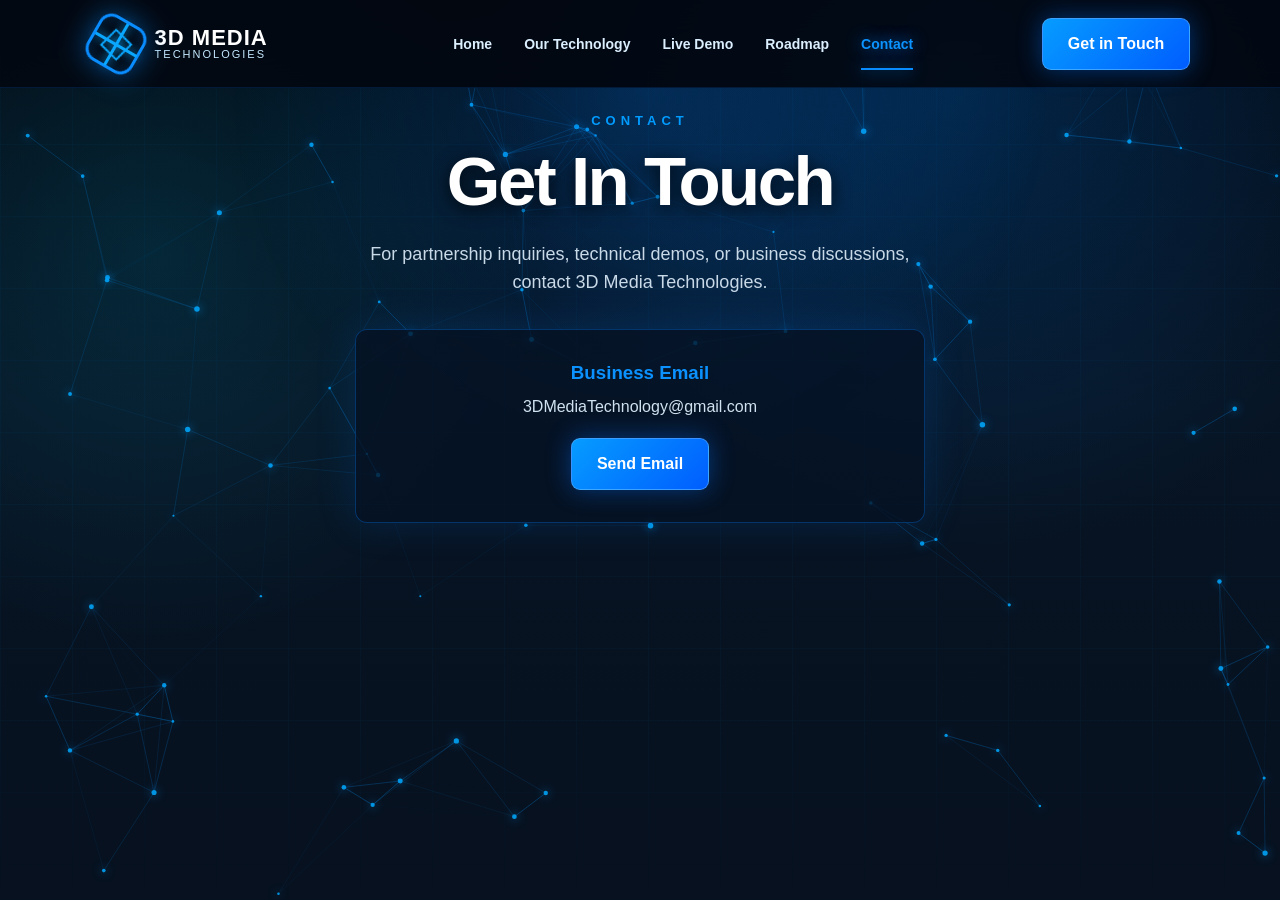
==== commit 9cf8380e: "Add files via upload" ====
--- a/contact.html
+++ b/contact.html
@@ -1 +1 @@
-<!DOCTYPE html><html lang="en"><head><meta charset="UTF-8"><meta name="viewport" content="width=device-width, initial-scale=1.0"><title>Contact | 3D Media Technologies</title><link rel="stylesheet" href="style.css"></head><body><canvas id="networkCanvas"></canvas><div class="cursor-glow"></div><header class="navbar"><a class="brand" href="index.html"><span class="logo">3D</span><div><h2>3D Media Technologies</h2><p>Modern Media Technology for Virtual Worlds</p></div></a><button class="menu-toggle" aria-label="Open menu">☰</button><nav><a href="index.html">Home</a><a href="technology.html">Technology</a><a href="demo.html">Live Demo</a><a href="roadmap.html">Roadmap</a><a class="active" href="contact.html">Contact</a></nav></header><main><section class="page-hero"><div class="contact-layout reveal"><div><p class="eyebrow">CONTACT</p><h1>Talk business, demos, or partnerships.</h1><p class="hero-text">For partnership inquiries, technical demonstrations, or business discussions, contact 3D Media Technologies.</p></div><div class="contact-box"><h3>Business Email</h3><p>3DMediaTechnology@gmail.com</p><a class="primary-btn" href="mailto:3DMediaTechnology@gmail.com">Send Email</a></div></div></section></main><footer class="footer"><div><h3>3D Media Technologies</h3><p>Modern Media Technology for Virtual Worlds</p></div><div class="footer-links"><a href="index.html">Home</a><a href="technology.html">Technology</a><a href="demo.html">Demo</a><a href="roadmap.html">Roadmap</a></div><p>© 2026 3D Media Technologies. All Rights Reserved.</p></footer><script src="script.js"></script></body></html>
+<!DOCTYPE html><html lang="en"><head><meta charset="UTF-8"><meta name="viewport" content="width=device-width, initial-scale=1.0"><title>Contact | 3D Media Technologies</title><link rel="stylesheet" href="style.css"></head><body><canvas id="networkCanvas"></canvas><header class="navbar"><a class="brand" href="index.html"><span class="cube-logo"><i></i></span><span><strong>3D MEDIA</strong><small>TECHNOLOGIES</small></span></a><nav><a href="index.html">Home</a><a href="technology.html">Our Technology</a><a href="demo.html">Live Demo</a><a href="roadmap.html">Roadmap</a><a class="active" href="contact.html">Contact</a></nav><a class="nav-cta" href="contact.html">Get in Touch</a></header><main><section class="hero sub-page"><div class="hero-copy centered reveal"><p class="eyebrow">CONTACT</p><h1>Get In Touch</h1><p class="hero-sub">For partnership inquiries, technical demos, or business discussions, contact 3D Media Technologies.</p><div class="contact-card"><h3>Business Email</h3><p>3DMediaTechnology@gmail.com</p><a class="primary-btn" href="mailto:3DMediaTechnology@gmail.com">Send Email</a></div></div></section></main><script src="script.js"></script></body></html>
--- a/style.css
+++ b/style.css
@@ -1 +1 @@
-*{margin:0;padding:0;box-sizing:border-box}:root{--blue:#00d5ff;--blue2:#006bff;--blue3:#7cf3ff;--ink:#f4fbff;--muted:#b6d3df;--line:rgba(0,213,255,.24);--card:rgba(8,22,46,.62);--dark:#02050b}html{scroll-behavior:smooth}body{min-height:100vh;background:radial-gradient(circle at 20% 0%,#103766 0%,#061324 36%,#02050b 78%);color:var(--ink);font-family:Inter,Arial,Helvetica,sans-serif;overflow-x:hidden}body:before{content:"";position:fixed;inset:0;z-index:-3;background:radial-gradient(circle at 70% 18%,rgba(0,213,255,.18),transparent 26%),radial-gradient(circle at 10% 65%,rgba(0,95,255,.16),transparent 30%),linear-gradient(180deg,rgba(0,0,0,.06),rgba(0,0,0,.84))}body:after{content:"";position:fixed;inset:0;z-index:-2;background-image:linear-gradient(rgba(0,213,255,.045) 1px,transparent 1px),linear-gradient(90deg,rgba(0,213,255,.045) 1px,transparent 1px);background-size:70px 70px;mask-image:linear-gradient(to bottom,transparent,black 18%,black 80%,transparent)}#networkCanvas{position:fixed;inset:0;width:100%;height:100%;z-index:-1}.cursor-glow{position:fixed;width:280px;height:280px;border-radius:50%;background:radial-gradient(circle,rgba(0,213,255,.13),transparent 66%);pointer-events:none;z-index:0;transform:translate(-50%,-50%);opacity:.75}.navbar{position:sticky;top:0;z-index:50;display:flex;justify-content:space-between;align-items:center;gap:24px;padding:18px 7%;background:rgba(2,7,16,.72);backdrop-filter:blur(22px);border-bottom:1px solid var(--line)}.brand{display:flex;align-items:center;gap:14px;color:white;text-decoration:none}.logo{display:grid;place-items:center;width:50px;height:50px;border-radius:15px;background:linear-gradient(135deg,var(--blue),var(--blue2));color:#00111a;font-weight:1000;box-shadow:0 0 30px rgba(0,213,255,.55)}.brand h2{font-size:19px}.brand p{font-size:12px;color:#9eeeff;margin-top:3px}.navbar nav{display:flex;gap:10px;align-items:center}.navbar nav a{color:white;text-decoration:none;font-size:14px;font-weight:800;padding:10px 14px;border-radius:999px;transition:.25s}.navbar nav a:hover,.navbar nav a.active{color:#00111a;background:var(--blue);box-shadow:0 0 20px rgba(0,213,255,.44)}.menu-toggle{display:none;background:transparent;color:white;border:1px solid var(--line);border-radius:12px;padding:10px 13px;font-size:21px}.hero{padding:95px 7% 80px}.hero-split{min-height:86vh;display:grid;grid-template-columns:1.05fr .95fr;gap:56px;align-items:center}.page-hero{padding:115px 7% 70px;min-height:58vh;display:grid;place-items:center;text-align:center}.hero-copy{max-width:830px}.hero-split .hero-copy{text-align:left}.eyebrow{color:var(--blue);font-size:13px;letter-spacing:4px;font-weight:1000;margin-bottom:18px}.hero h1,.page-hero h1{font-size:clamp(44px,7vw,86px);line-height:.96;letter-spacing:-2.5px;text-shadow:0 0 34px rgba(0,213,255,.42);margin-bottom:24px}.page-hero h1{font-size:clamp(42px,6vw,76px)}.hero-text{font-size:clamp(19px,2.15vw,25px);line-height:1.55;color:#f5fbff;font-weight:750;margin-bottom:16px}.hero-subtext{font-size:17px;line-height:1.7;color:var(--muted);margin-bottom:34px}.hero-buttons{display:flex;gap:16px;flex-wrap:wrap}.primary-btn,.secondary-btn{display:inline-block;text-decoration:none;padding:16px 26px;border-radius:14px;font-weight:1000;transition:.25s}.primary-btn{background:linear-gradient(135deg,var(--blue),var(--blue2));color:#00111a;box-shadow:0 0 32px rgba(0,213,255,.42)}.secondary-btn{color:white;border:1px solid var(--line);background:rgba(255,255,255,.065)}.primary-btn:hover,.secondary-btn:hover{transform:translateY(-4px);box-shadow:0 0 38px rgba(0,213,255,.62)}.globe-stage{position:relative;min-height:540px;display:grid;place-items:center}.digital-globe{position:relative;width:min(390px,80vw);height:min(390px,80vw);border-radius:50%;background:radial-gradient(circle at 32% 28%,rgba(124,243,255,.95),rgba(0,104,255,.2) 30%,rgba(0,10,32,.75) 62%,rgba(0,0,0,.2));box-shadow:inset -25px -30px 70px rgba(0,0,0,.74),0 0 70px rgba(0,213,255,.42);overflow:hidden;animation:float 6s ease-in-out infinite}.digital-globe:before{content:"";position:absolute;inset:0;border-radius:50%;background:repeating-linear-gradient(90deg,transparent 0 22px,rgba(124,243,255,.22) 23px 24px),repeating-linear-gradient(0deg,transparent 0 28px,rgba(124,243,255,.18) 29px 30px);animation:spin 18s linear infinite}.digital-globe:after{content:"";position:absolute;inset:12%;border:1px solid rgba(124,243,255,.28);border-radius:50%;box-shadow:0 0 30px rgba(0,213,255,.28)}.digital-globe span{position:absolute;width:8px;height:8px;background:var(--blue3);border-radius:50%;box-shadow:0 0 16px var(--blue3)}.digital-globe span:nth-child(1){top:28%;left:30%}.digital-globe span:nth-child(2){top:45%;right:24%}.digital-globe span:nth-child(3){bottom:28%;left:42%}.digital-globe span:nth-child(4){top:60%;left:21%}.digital-globe span:nth-child(5){top:21%;right:34%}.orbit{position:absolute;border:1px solid rgba(124,243,255,.34);border-radius:50%;transform:rotateX(68deg);box-shadow:0 0 20px rgba(0,213,255,.24)}.orbit-one{width:470px;height:470px;animation:rotate 12s linear infinite}.orbit-two{width:560px;height:260px;animation:rotate 16s linear reverse infinite}.orbit-three{width:330px;height:520px;animation:rotate 20s linear infinite}.data-card{position:absolute;padding:14px 18px;border:1px solid var(--line);border-radius:16px;background:rgba(7,18,36,.72);backdrop-filter:blur(14px);box-shadow:0 20px 45px rgba(0,0,0,.25)}.data-card strong{display:block;color:var(--blue)}.data-card small{color:var(--muted)}.data-card-one{left:4%;top:20%}.data-card-two{right:2%;bottom:20%}.trust-bar{margin:0 7% 60px;padding:20px;border:1px solid var(--line);border-radius:24px;background:rgba(255,255,255,.045);display:grid;grid-template-columns:repeat(4,1fr);gap:16px;text-align:center;box-shadow:0 20px 60px rgba(0,0,0,.2)}.trust-bar span{color:#dbf9ff;font-weight:900}.cards-section{padding:70px 7% 95px}.section-title{text-align:center;max-width:850px;margin:0 auto 40px}.section-title p{color:var(--blue);letter-spacing:3px;font-weight:1000;margin-bottom:10px}.section-title h2{font-size:clamp(32px,4.6vw,56px);line-height:1.05;letter-spacing:-1.2px}.cards{display:grid;grid-template-columns:repeat(4,1fr);gap:24px}.feature-grid{grid-template-columns:repeat(2,1fr);max-width:1100px;margin:auto}.card,.stat-card,.contact-box,.demo-panel,.timeline-item{position:relative;background:linear-gradient(180deg,rgba(255,255,255,.07),rgba(255,255,255,.025));border:1px solid var(--line);border-radius:26px;padding:30px;box-shadow:0 22px 70px rgba(0,0,0,.3);overflow:hidden;transition:.25s}.card:before,.stat-card:before,.contact-box:before,.demo-panel:before,.timeline-item:before{content:"";position:absolute;inset:-1px;background:radial-gradient(circle at var(--mx,50%) var(--my,0%),rgba(0,213,255,.25),transparent 30%);opacity:0;transition:.25s}.card:hover,.stat-card:hover,.timeline-item:hover{transform:translateY(-8px);border-color:rgba(0,213,255,.7);box-shadow:0 0 38px rgba(0,213,255,.2)}.card:hover:before,.stat-card:hover:before,.contact-box:hover:before,.demo-panel:hover:before,.timeline-item:hover:before{opacity:1}.card>* ,.stat-card>* ,.contact-box>* ,.demo-panel>* ,.timeline-item>*{position:relative}.icon{font-size:36px;margin-bottom:20px;filter:drop-shadow(0 0 12px rgba(0,213,255,.6))}.card h3,.stat-card h3,.contact-box h3,.timeline-item h3{color:var(--blue);font-size:23px;margin-bottom:12px}.card p,.stat-card p,.contact-box p,.timeline-item p{color:#d6edf4;line-height:1.65;font-size:16px}.card a{display:inline-block;margin-top:22px;color:var(--blue);font-weight:1000;text-decoration:none}.living-room-showcase{margin:20px 7% 85px;padding:38px;display:grid;grid-template-columns:.86fr 1.14fr;gap:34px;align-items:center;border:1px solid var(--line);border-radius:34px;background:rgba(0,0,0,.28);box-shadow:0 30px 90px rgba(0,0,0,.35)}.showcase-copy h2{font-size:clamp(34px,5vw,58px);line-height:1.02;margin-bottom:18px}.showcase-copy p:not(.eyebrow){color:var(--muted);font-size:18px;line-height:1.7;margin-bottom:24px}.room-art{position:relative;height:430px;border-radius:28px;overflow:hidden;background:linear-gradient(180deg,#122842,#08111f 62%,#03070d);box-shadow:inset 0 0 80px rgba(0,213,255,.12)}.wall-light{position:absolute;inset:0;background:radial-gradient(circle at 50% 18%,rgba(0,213,255,.38),transparent 30%),linear-gradient(90deg,rgba(255,255,255,.06),transparent 25%,transparent 75%,rgba(255,255,255,.05))}.tv-frame{position:absolute;left:50%;top:18%;transform:translateX(-50%);width:70%;height:45%;padding:10px;border-radius:18px;background:linear-gradient(135deg,#0b111b,#1d3148);box-shadow:0 22px 60px rgba(0,0,0,.62),0 0 45px rgba(0,213,255,.35)}.tv-screen{height:100%;border-radius:12px;background:radial-gradient(circle,#0b8fff33,transparent 56%),linear-gradient(135deg,#020711,#061a32);display:grid;place-items:center;text-align:center}.tv-screen p{font-weight:1000;color:#dffaff}.tv-globe{width:86px;height:86px;border-radius:50%;border:1px solid rgba(124,243,255,.55);background:repeating-linear-gradient(90deg,transparent 0 9px,rgba(124,243,255,.25) 10px),radial-gradient(circle,rgba(0,213,255,.5),transparent 65%);box-shadow:0 0 30px rgba(0,213,255,.55);animation:spin 10s linear infinite}.console{position:absolute;left:22%;right:22%;bottom:23%;height:44px;border-radius:10px;background:linear-gradient(90deg,#07101c,#1c3149,#07101c);box-shadow:0 18px 35px rgba(0,0,0,.45)}.floor{position:absolute;left:-10%;right:-10%;bottom:-24%;height:42%;background:linear-gradient(180deg,rgba(255,255,255,.06),rgba(0,0,0,.55));transform:perspective(400px) rotateX(55deg);border-top:1px solid rgba(255,255,255,.12)}.stats-section{padding:0 7% 95px;display:grid;grid-template-columns:repeat(4,1fr);gap:24px}.stat-card{text-align:center}.stat-card h3{font-size:42px}.demo-panel{width:min(980px,100%);text-align:center}.player{margin:28px auto 22px;display:flex;justify-content:center;gap:12px;flex-wrap:wrap}input{width:500px;max-width:100%;padding:16px 18px;font-size:16px;border-radius:14px;border:1px solid var(--line);background:rgba(255,255,255,.94);outline:none}button{padding:16px 25px;font-size:16px;border-radius:14px;border:none;background:linear-gradient(135deg,var(--blue),var(--blue2));color:#00111a;font-weight:1000;cursor:pointer}.video-shell{margin-top:28px;border:1px solid var(--line);border-radius:22px;min-height:330px;background:rgba(0,0,0,.24);display:grid;place-items:center;overflow:hidden}.empty-player{text-align:center;color:var(--muted)}.play-circle{width:92px;height:92px;border-radius:50%;display:grid;place-items:center;background:var(--blue);color:#00111a;font-size:32px;box-shadow:0 0 36px rgba(0,213,255,.55);margin:0 auto 14px}iframe{width:min(820px,100%);aspect-ratio:16/9;height:auto;border:0;border-radius:18px}.roadmap-wrap{position:relative;margin:0 7% 95px;display:grid;grid-template-columns:repeat(4,1fr);gap:24px}.timeline-line{position:absolute;left:7%;right:7%;top:52px;height:2px;background:linear-gradient(90deg,transparent,var(--blue),transparent);box-shadow:0 0 20px rgba(0,213,255,.65)}.timeline-item span{display:inline-grid;place-items:center;width:48px;height:48px;border-radius:50%;background:var(--blue);color:#00111a;font-weight:1000;margin-bottom:22px;box-shadow:0 0 24px rgba(0,213,255,.55)}.contact-layout{display:grid;grid-template-columns:1fr .8fr;gap:32px;align-items:center;text-align:left;max-width:1100px}.contact-box{padding:38px}.contact-box p{font-size:20px;margin-bottom:24px}.footer{padding:46px 7%;border-top:1px solid var(--line);background:rgba(0,0,0,.42);display:flex;align-items:center;justify-content:space-between;gap:25px;flex-wrap:wrap}.footer h3{color:var(--blue);margin-bottom:6px}.footer p{color:var(--muted)}.footer-links{display:flex;gap:14px;flex-wrap:wrap}.footer a{color:white;text-decoration:none;font-weight:800}.reveal{opacity:0;transform:translateY(28px);transition:opacity .75s ease,transform .75s ease}.reveal.show{opacity:1;transform:translateY(0)}.delay-1{transition-delay:.12s}.delay-2{transition-delay:.22s}.delay-3{transition-delay:.32s}@keyframes float{0%,100%{transform:translateY(0)}50%{transform:translateY(-16px)}}@keyframes spin{to{transform:rotate(360deg)}}@keyframes rotate{to{transform:rotateX(68deg) rotateZ(360deg)}}@media(max-width:1040px){.hero-split,.living-room-showcase,.contact-layout{grid-template-columns:1fr}.hero-split .hero-copy{text-align:center;margin:auto}.hero-buttons{justify-content:center}.cards,.stats-section,.roadmap-wrap,.trust-bar{grid-template-columns:repeat(2,1fr)}.timeline-line{display:none}.globe-stage{min-height:460px}.footer{align-items:flex-start;flex-direction:column}}@media(max-width:720px){.navbar{padding:15px 20px;align-items:flex-start}.brand h2{font-size:16px}.brand p{display:none}.menu-toggle{display:block;margin-left:auto}.navbar nav{display:none;width:100%;flex-direction:column;align-items:stretch}.navbar.open nav{display:flex}.navbar nav a{text-align:center}.hero,.page-hero{padding:78px 20px 58px}.hero h1,.page-hero h1{letter-spacing:-1px}.cards,.stats-section,.roadmap-wrap,.trust-bar,.feature-grid{grid-template-columns:1fr}.cards-section,.stats-section{padding-left:20px;padding-right:20px}.living-room-showcase,.roadmap-wrap{margin-left:20px;margin-right:20px;padding:24px}.room-art{height:330px}.tv-frame{width:82%}.globe-stage{min-height:360px}.orbit,.data-card{display:none}.footer{padding:38px 20px}.cursor-glow{display:none}}
+*{box-sizing:border-box;margin:0;padding:0}html{scroll-behavior:smooth}body{font-family:Inter,Arial,Helvetica,sans-serif;background:#06101d;color:#fff;overflow-x:hidden}a{text-decoration:none;color:inherit}#networkCanvas{position:fixed;inset:0;width:100%;height:100%;z-index:-3;background:radial-gradient(circle at 75% 8%,rgba(0,131,255,.22),transparent 38%),radial-gradient(circle at 12% 28%,rgba(0,209,255,.12),transparent 30%),linear-gradient(180deg,#030912 0%,#071423 45%,#07111f 100%)}.site-glow,body:before{content:"";position:fixed;inset:0;pointer-events:none;z-index:-2}.site-glow{background:linear-gradient(180deg,rgba(0,0,0,.1),rgba(0,0,0,.45)),radial-gradient(circle at 50% 0,rgba(0,140,255,.18),transparent 55%)}body:after{content:"";position:fixed;inset:0;z-index:-1;pointer-events:none;background-image:linear-gradient(rgba(0,166,255,.035) 1px,transparent 1px),linear-gradient(90deg,rgba(0,166,255,.035) 1px,transparent 1px);background-size:72px 72px;mask-image:linear-gradient(to bottom,transparent,black 10%,black 80%,transparent)}.navbar{height:88px;padding:0 7%;display:flex;align-items:center;gap:34px;justify-content:space-between;background:rgba(3,8,17,.86);border-bottom:1px solid rgba(0,127,255,.16);backdrop-filter:blur(18px);position:sticky;top:0;z-index:30}.brand{display:flex;align-items:center;gap:13px;min-width:235px}.cube-logo{width:52px;height:52px;border:3px solid #098cff;border-radius:14px;display:grid;place-items:center;box-shadow:0 0 28px rgba(0,140,255,.5),inset 0 0 18px rgba(0,140,255,.2);transform:rotate(30deg);position:relative}.cube-logo i{width:23px;height:23px;border:2px solid #0aa7ff;display:block;transform:rotate(15deg)}.cube-logo:before,.cube-logo:after{content:"";position:absolute;background:#0aa7ff;box-shadow:0 0 10px #0aa7ff}.cube-logo:before{width:3px;height:47px}.cube-logo:after{width:47px;height:3px}.brand span:last-child{display:flex;flex-direction:column;line-height:1}.brand strong{font-size:22px;letter-spacing:1px}.brand small{font-size:11px;letter-spacing:2px;color:#c5e9ff}.navbar nav{display:flex;align-items:center;gap:32px;font-weight:800;font-size:14px}.navbar nav a{color:#dbefff;transition:.25s;position:relative}.navbar nav a.active,.navbar nav a:hover{color:#0b94ff;text-shadow:0 0 15px rgba(0,135,255,.8)}.navbar nav a.active:after{content:"";position:absolute;left:0;right:0;bottom:-18px;height:2px;background:#088cff;box-shadow:0 0 16px #088cff}.nav-cta,.primary-btn{background:linear-gradient(135deg,#069cff,#005dff);border:1px solid rgba(108,185,255,.55);box-shadow:0 0 24px rgba(0,115,255,.42);border-radius:9px;padding:16px 25px;color:white;font-weight:900;display:inline-flex;align-items:center;gap:10px}.primary-btn:hover,.nav-cta:hover{transform:translateY(-3px);box-shadow:0 0 35px rgba(0,135,255,.75)}.secondary-btn{border:1px solid rgba(0,140,255,.52);border-radius:9px;background:rgba(3,14,30,.62);box-shadow:inset 0 0 20px rgba(0,140,255,.08);padding:16px 25px;color:#fff;font-weight:900}.hero{position:relative;padding:0 7%}.hero-home{min-height:560px;display:flex;align-items:center;overflow:hidden;background:radial-gradient(circle at 83% 35%,rgba(0,142,255,.2),transparent 30%)}.hero-copy{max-width:590px;position:relative;z-index:3}.centered{max-width:860px;margin:auto;text-align:center}.eyebrow{color:#009bff;letter-spacing:5px;font-size:13px;font-weight:900;margin-bottom:18px}.hero h1{font-size:clamp(45px,5.5vw,69px);line-height:1.03;letter-spacing:-2.5px;margin-bottom:24px;text-shadow:0 4px 18px rgba(0,0,0,.8)}.hero h1 span,.demo-copy h2 span{color:#068cff;display:block}.hero-sub{font-size:18px;line-height:1.55;color:#c8d9e8;max-width:570px;margin-bottom:32px}.hero-actions{display:flex;gap:20px;align-items:center;flex-wrap:wrap}.digital-globe{position:absolute;right:-80px;top:48px;width:550px;height:550px;border-radius:50%;filter:drop-shadow(0 0 34px rgba(0,135,255,.7));animation:float 7s ease-in-out infinite}.digital-globe:before{content:"";position:absolute;inset:0;border-radius:50%;background:radial-gradient(circle at 32% 30%,rgba(55,205,255,.35),transparent 18%),radial-gradient(circle at 60% 55%,rgba(0,133,255,.15),transparent 40%),repeating-linear-gradient(70deg,transparent 0 17px,rgba(0,175,255,.55) 18px 20px,transparent 21px 36px);border:1px solid rgba(0,174,255,.5);box-shadow:inset 0 0 80px rgba(0,146,255,.48),0 0 90px rgba(0,131,255,.45);opacity:.92}.globe-lines{position:absolute;inset:7%;border-radius:50%;background:repeating-radial-gradient(circle,transparent 0 18px,rgba(0,197,255,.35) 19px 20px),repeating-linear-gradient(0deg,transparent 0 42px,rgba(0,188,255,.35) 43px 44px);mix-blend-mode:screen;animation:spin 18s linear infinite}.orbit{position:absolute;border:2px solid rgba(0,177,255,.48);border-radius:50%;inset:15%;transform:rotate(35deg)}.orbit-two{inset:28%;transform:rotate(-15deg)}.orbit-three{inset:5%;transform:rotate(76deg);opacity:.55}.spark{position:absolute;width:8px;height:8px;background:#42d7ff;border-radius:50%;box-shadow:0 0 18px #00aaff}.s1{left:28%;top:16%}.s2{left:55%;top:31%}.s3{left:72%;top:61%}.s4{left:40%;top:77%}.scroll-cue{position:absolute;bottom:14px;left:50%;transform:translateX(-50%);text-align:center;color:#008dff;letter-spacing:6px;font-size:12px;font-weight:900}.scroll-cue span{width:22px;height:37px;border:2px solid #008dff;border-radius:20px;display:block;margin:0 auto 14px;box-shadow:0 0 14px rgba(0,140,255,.7)}.technology-strip{padding:42px 7% 24px;background:linear-gradient(180deg,rgba(7,21,38,.74),rgba(6,16,29,.96));border-top:1px solid rgba(0,127,255,.1)}.section-heading{text-align:center;margin-bottom:28px}.section-heading p{color:#008dff;letter-spacing:3px;font-weight:900;font-size:12px}.section-heading h2{font-size:30px;margin-top:9px}.feature-grid{display:grid;grid-template-columns:repeat(4,1fr);gap:22px}.feature-card{min-height:290px;padding:34px 28px;border:1px solid rgba(0,124,255,.34);border-radius:12px;background:linear-gradient(180deg,rgba(12,29,51,.68),rgba(5,14,28,.75));box-shadow:inset 0 0 35px rgba(0,115,255,.08),0 15px 45px rgba(0,0,0,.28);transition:.3s}.feature-card:hover,.stats-grid article:hover{transform:translateY(-8px);border-color:rgba(0,158,255,.8);box-shadow:0 0 35px rgba(0,124,255,.22)}.feature-card h3{font-size:20px;margin:23px 0 13px}.feature-card p{line-height:1.55;color:#bdd0e0}.feature-card a{display:inline-block;margin-top:22px;color:#009bff;font-weight:900}.line-icon,.mini-icon{width:52px;height:52px;position:relative;filter:drop-shadow(0 0 12px #007bff)}.line-icon:before,.line-icon:after,.mini-icon:before,.mini-icon:after{content:"";position:absolute;border:4px solid #008dff}.tv:before{inset:8px 4px 12px;border-radius:4px}.tv:after{width:26px;height:8px;border-top:0;border-left:0;border-right:0;left:13px;bottom:2px}.lock:before{inset:21px 5px 5px;border-radius:5px}.lock:after{width:24px;height:22px;border-bottom:0;border-radius:18px 18px 0 0;left:14px;top:3px}.globe:before{inset:4px;border-radius:50%}.globe:after{inset:4px 18px;border-top:0;border-bottom:0}.bolt:before{border:0;background:#008dff;clip-path:polygon(52% 0,15% 55%,45% 55%,28% 100%,85% 38%,55% 38%);inset:3px}.cinema-panel{margin:24px 7%;min-height:310px;border:1px solid rgba(0,124,255,.28);border-radius:12px;overflow:hidden;display:grid;grid-template-columns:350px 1fr;background:linear-gradient(90deg,rgba(6,19,36,.96),rgba(6,19,36,.78) 28%,rgba(0,0,0,.1));box-shadow:0 20px 70px rgba(0,0,0,.35),inset 0 0 35px rgba(0,115,255,.1)}.demo-copy{padding:42px 42px;z-index:2;background:linear-gradient(90deg,rgba(4,15,28,.98),rgba(4,15,28,.62),transparent)}.demo-copy h2{font-size:32px;line-height:1.06;margin-bottom:16px}.demo-copy p:not(.eyebrow){color:#c3d7e6;line-height:1.55;margin-bottom:28px}.living-room{position:relative;min-height:310px;background:radial-gradient(circle at 53% 46%,rgba(0,133,255,.21),transparent 24%),linear-gradient(180deg,#182230 0%,#080d14 60%,#02050a 100%);overflow:hidden}.ceiling{position:absolute;top:0;left:0;right:0;height:55px;background:linear-gradient(180deg,#222a32,#070b10);box-shadow:0 10px 18px rgba(255,255,255,.12)}.window{position:absolute;top:40px;width:145px;height:205px;border-left:3px solid #293443;border-right:3px solid #293443;background:linear-gradient(180deg,rgba(14,52,84,.4),rgba(3,10,20,.9))}.w1{left:20px}.w2{right:24px}.window:after{content:"";position:absolute;inset:0;background:radial-gradient(circle at 30% 40%,#0a7fff 1px,transparent 2px),radial-gradient(circle at 70% 60%,#0a7fff 1px,transparent 2px),radial-gradient(circle at 60% 30%,#fff 1px,transparent 2px);background-size:45px 45px;opacity:.55}.wall-tv{position:absolute;left:32%;top:72px;width:360px;height:155px;background:#050b13;border:8px solid #1d2630;border-radius:8px;box-shadow:0 0 26px rgba(0,117,255,.34),0 22px 30px rgba(0,0,0,.7)}.tv-ui{position:absolute;inset:18px;display:grid;grid-template-columns:repeat(4,1fr);gap:12px;align-items:end}.tv-ui span{height:55px;border-radius:5px;background:linear-gradient(180deg,#00a2ff,#084c96)}.tv-ui span:nth-child(2){background:linear-gradient(180deg,#ff563c,#9d1d1d)}.tv-ui span:nth-child(3){background:linear-gradient(180deg,#36d892,#12784e)}.tv-ui span:nth-child(4){background:linear-gradient(180deg,#e1c53b,#8f7015)}.big-play{position:absolute;left:50%;top:50%;transform:translate(-50%,-50%);width:76px;height:76px;border-radius:50%;border:10px solid rgba(255,255,255,.9);background:#087fff;color:white;font-weight:900;font-size:28px;box-shadow:0 0 34px rgba(0,130,255,.8)}.couch{position:absolute;left:110px;bottom:48px;width:300px;height:66px;background:linear-gradient(180deg,#1c2834,#0a0f16);border-radius:36px 36px 6px 6px;box-shadow:0 -8px 18px rgba(255,255,255,.05)}.floor-light{position:absolute;left:38%;right:16%;bottom:38px;height:5px;background:#0087ff;box-shadow:0 0 24px #0087ff}.player-bar{position:absolute;left:45px;right:30px;bottom:15px;height:28px}.player-bar b{position:absolute;left:0;right:120px;top:12px;height:4px;background:linear-gradient(90deg,#fff 0 6%,#007bff 6% 55%,rgba(255,255,255,.25) 55%)}.player-bar i,.player-bar em{position:absolute;right:74px;top:7px;width:17px;height:17px;border:2px solid white;border-radius:50%}.player-bar em{right:25px;border-radius:3px}.stats-grid{padding:0 7% 24px;display:grid;grid-template-columns:repeat(4,1fr);gap:22px}.stats-grid article{height:120px;border:1px solid rgba(0,124,255,.32);border-radius:12px;background:linear-gradient(180deg,rgba(12,29,51,.62),rgba(5,14,28,.78));padding:24px;display:grid;grid-template-columns:58px 1fr;align-items:center;column-gap:15px;transition:.25s}.stats-grid h3{font-size:35px;line-height:1}.stats-grid p{font-size:13px;color:#d2deea;line-height:1.2}.mini-icon:before{inset:6px;border-radius:50%}.mini-icon:after{inset:18px;border-radius:50%}.shield:before{border-radius:45% 45% 50% 50%;clip-path:polygon(50% 0,92% 17%,82% 80%,50% 100%,18% 80%,8% 17%)}.clock:after{border-radius:0;border-top:0;border-right:0;width:16px;height:16px;left:25px;top:13px}.rocket:before{border-radius:50% 50% 50% 0;transform:rotate(-45deg)}.roadmap-card{margin:0 7% 30px;border:1px solid rgba(0,124,255,.28);border-radius:12px;background:linear-gradient(180deg,rgba(9,25,46,.72),rgba(4,12,25,.82));padding:27px 32px;box-shadow:inset 0 0 35px rgba(0,115,255,.08)}.roadmap-top{display:flex;justify-content:space-between;gap:20px;align-items:center}.roadmap-top h2{font-size:32px;margin-bottom:8px}.roadmap-top p:not(.eyebrow){color:#b8cad9}.compact{padding:15px 24px}.timeline-line{position:relative;display:grid;grid-template-columns:repeat(5,1fr);gap:18px;margin-top:31px}.timeline-line:before{content:"";position:absolute;left:30px;right:40px;top:13px;height:3px;background:linear-gradient(90deg,#008dff 0 30%,rgba(0,141,255,.5) 30% 100%);box-shadow:0 0 16px rgba(0,141,255,.9)}.phase{position:relative;z-index:2}.phase span{width:24px;height:24px;border-radius:50%;border:4px solid #0b92ff;background:#081426;display:block;margin-bottom:15px;box-shadow:0 0 15px rgba(0,140,255,.8)}.phase.active span{background:#0b92ff}.phase h4{font-size:14px;line-height:1.18}.phase p{color:#008dff;font-size:13px;margin-top:7px}.footer{position:relative;padding:34px 7% 24px;background:rgba(5,15,27,.95);border-top:1px solid rgba(0,124,255,.18);display:grid;grid-template-columns:1.5fr 1fr 1fr 1.2fr 1.5fr;gap:38px}.footer h4{font-size:16px;margin-bottom:16px}.footer a,.footer p{display:block;color:#adc1d1;margin-bottom:10px;font-size:14px;line-height:1.45}.footer-brand strong,.footer-brand small{display:block}.footer-brand .cube-logo{float:left;margin-right:14px;transform:rotate(30deg) scale(.82)}.footer-brand p{clear:both;padding-top:18px;max-width:230px}.socials{display:flex;gap:13px}.socials span{width:25px;height:25px;border-radius:50%;background:rgba(0,133,255,.18);display:grid;place-items:center;color:#9cd6ff}.footer form{height:46px;display:flex;border:1px solid rgba(0,124,255,.3);border-radius:8px;overflow:hidden;background:#071221}.footer input{flex:1;border:0;background:transparent;color:white;padding:0 16px;min-width:0}.footer button{width:54px;background:#056eff;color:white;border:0;font-size:22px}.copyright{position:absolute;bottom:8px;left:50%;transform:translateX(-50%);font-size:12px!important;color:#768da0!important}.sub-page{min-height:460px;display:grid;place-items:center;background:radial-gradient(circle at 50% 0,rgba(0,130,255,.22),transparent 52%)}.demo-player{display:flex;justify-content:center;gap:12px;flex-wrap:wrap}.demo-player input{width:460px;max-width:88vw;height:54px;border:1px solid rgba(0,124,255,.4);border-radius:9px;background:rgba(3,13,27,.8);color:white;padding:0 16px}.demo-player button{height:54px;border:0;border-radius:9px;background:#087fff;color:white;font-weight:900;padding:0 24px}.video-box iframe{max-width:90vw;border-radius:14px;margin-top:25px;box-shadow:0 0 35px rgba(0,127,255,.35)}.contact-card{margin:28px auto 0;padding:32px;border:1px solid rgba(0,124,255,.32);border-radius:12px;background:rgba(6,19,36,.78);max-width:570px;box-shadow:0 0 40px rgba(0,127,255,.16)}.contact-card h3{color:#0b92ff;margin-bottom:14px}.contact-card p{margin-bottom:22px;color:#d0e2ef}.reveal{opacity:0;transform:translateY(24px);transition:opacity .8s ease,transform .8s ease}.reveal.show{opacity:1;transform:none}@keyframes float{50%{transform:translateY(18px) scale(1.02)}}@keyframes spin{to{transform:rotate(360deg)}}@media(max-width:1120px){.navbar{padding:0 4%;gap:18px}.navbar nav{gap:15px}.feature-grid,.stats-grid{grid-template-columns:repeat(2,1fr)}.digital-globe{right:-220px;opacity:.55}.cinema-panel{grid-template-columns:1fr}.demo-copy{background:rgba(4,15,28,.9)}.footer{grid-template-columns:repeat(2,1fr)}}@media(max-width:720px){.navbar{height:auto;min-height:80px;flex-wrap:wrap;padding:16px 20px}.brand{min-width:0}.navbar nav{order:3;width:100%;overflow:auto;gap:18px;padding-bottom:6px}.nav-cta{padding:12px 16px}.hero-home{min-height:650px}.hero h1{font-size:45px}.digital-globe{width:390px;height:390px;right:-180px;top:170px}.feature-grid,.stats-grid,.timeline-line{grid-template-columns:1fr}.stats-grid article{grid-template-columns:50px 1fr}.timeline-line:before{display:none}.roadmap-top{display:block}.roadmap-top .primary-btn{margin-top:20px}.footer{grid-template-columns:1fr}.copyright{position:static;transform:none;grid-column:auto}.wall-tv{left:22%;width:270px}.couch{left:35px}.cinema-panel,.roadmap-card{margin-left:20px;margin-right:20px}.technology-strip,.hero,.stats-grid{padding-left:20px;padding-right:20px}}
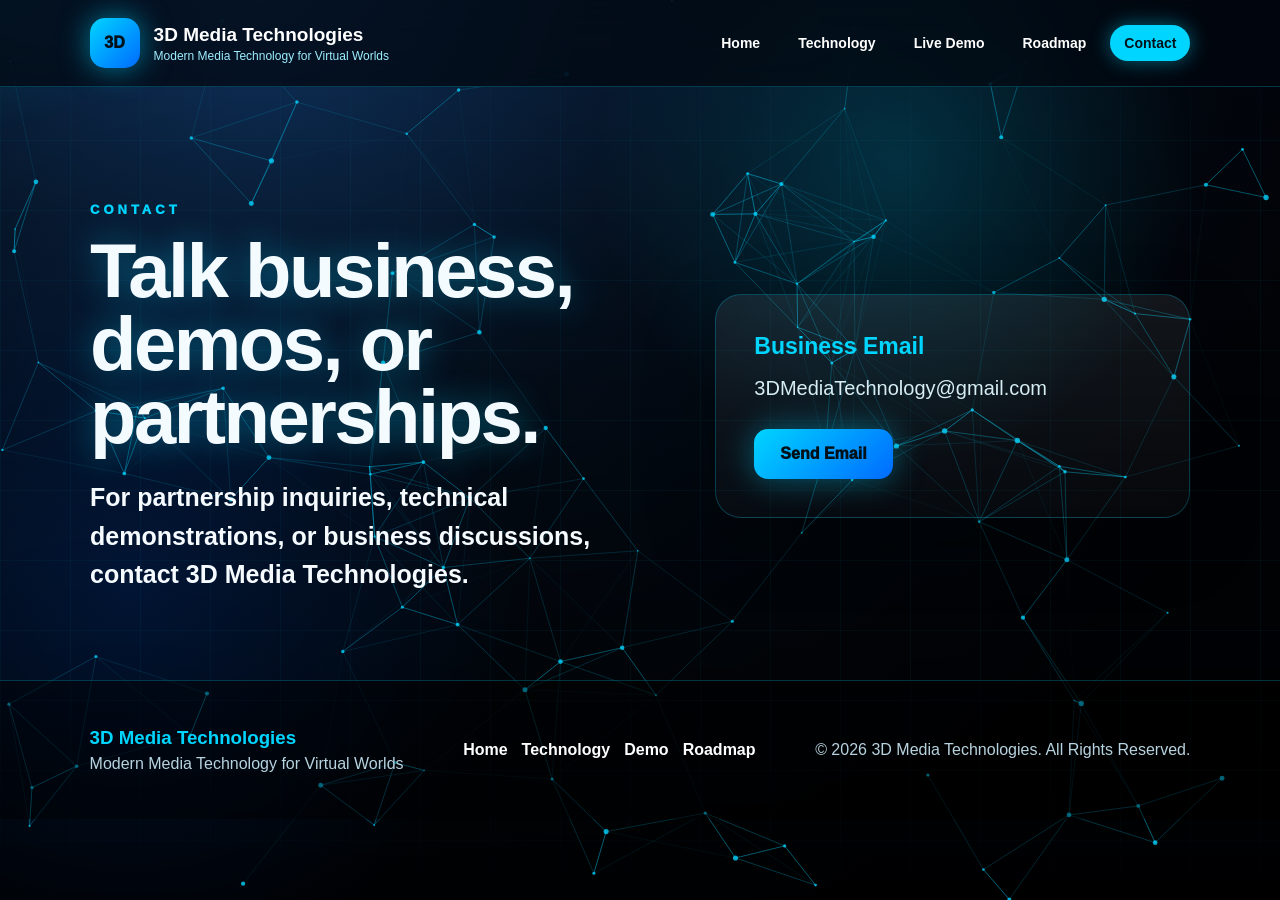
==== commit 03913fd7: "Add files via upload" ====
--- a/contact.html
+++ b/contact.html
@@ -1 +1 @@
-<!DOCTYPE html><html lang="en"><head><meta charset="UTF-8"><meta name="viewport" content="width=device-width, initial-scale=1.0"><title>Contact | 3D Media Technologies</title><link rel="stylesheet" href="style.css"></head><body><canvas id="networkCanvas"></canvas><header class="navbar"><a class="brand" href="index.html"><span class="cube-logo"><i></i></span><span><strong>3D MEDIA</strong><small>TECHNOLOGIES</small></span></a><nav><a href="index.html">Home</a><a href="technology.html">Our Technology</a><a href="demo.html">Live Demo</a><a href="roadmap.html">Roadmap</a><a class="active" href="contact.html">Contact</a></nav><a class="nav-cta" href="contact.html">Get in Touch</a></header><main><section class="hero sub-page"><div class="hero-copy centered reveal"><p class="eyebrow">CONTACT</p><h1>Get In Touch</h1><p class="hero-sub">For partnership inquiries, technical demos, or business discussions, contact 3D Media Technologies.</p><div class="contact-card"><h3>Business Email</h3><p>3DMediaTechnology@gmail.com</p><a class="primary-btn" href="mailto:3DMediaTechnology@gmail.com">Send Email</a></div></div></section></main><script src="script.js"></script></body></html>
+<!DOCTYPE html><html lang="en"><head><meta charset="UTF-8"><meta name="viewport" content="width=device-width, initial-scale=1.0"><title>Contact | 3D Media Technologies</title><link rel="stylesheet" href="style.css"></head><body><canvas id="networkCanvas"></canvas><div class="cursor-glow"></div><header class="navbar"><a class="brand" href="index.html"><span class="logo">3D</span><div><h2>3D Media Technologies</h2><p>Modern Media Technology for Virtual Worlds</p></div></a><button class="menu-toggle" aria-label="Open menu">☰</button><nav><a href="index.html">Home</a><a href="technology.html">Technology</a><a href="demo.html">Live Demo</a><a href="roadmap.html">Roadmap</a><a class="active" href="contact.html">Contact</a></nav></header><main><section class="page-hero"><div class="contact-layout reveal"><div><p class="eyebrow">CONTACT</p><h1>Talk business, demos, or partnerships.</h1><p class="hero-text">For partnership inquiries, technical demonstrations, or business discussions, contact 3D Media Technologies.</p></div><div class="contact-box"><h3>Business Email</h3><p>3DMediaTechnology@gmail.com</p><a class="primary-btn" href="mailto:3DMediaTechnology@gmail.com">Send Email</a></div></div></section></main><footer class="footer"><div><h3>3D Media Technologies</h3><p>Modern Media Technology for Virtual Worlds</p></div><div class="footer-links"><a href="index.html">Home</a><a href="technology.html">Technology</a><a href="demo.html">Demo</a><a href="roadmap.html">Roadmap</a></div><p>© 2026 3D Media Technologies. All Rights Reserved.</p></footer><script src="script.js"></script></body></html>
--- a/style.css
+++ b/style.css
@@ -1 +1 @@
-*{box-sizing:border-box;margin:0;padding:0}html{scroll-behavior:smooth}body{font-family:Inter,Arial,Helvetica,sans-serif;background:#06101d;color:#fff;overflow-x:hidden}a{text-decoration:none;color:inherit}#networkCanvas{position:fixed;inset:0;width:100%;height:100%;z-index:-3;background:radial-gradient(circle at 75% 8%,rgba(0,131,255,.22),transparent 38%),radial-gradient(circle at 12% 28%,rgba(0,209,255,.12),transparent 30%),linear-gradient(180deg,#030912 0%,#071423 45%,#07111f 100%)}.site-glow,body:before{content:"";position:fixed;inset:0;pointer-events:none;z-index:-2}.site-glow{background:linear-gradient(180deg,rgba(0,0,0,.1),rgba(0,0,0,.45)),radial-gradient(circle at 50% 0,rgba(0,140,255,.18),transparent 55%)}body:after{content:"";position:fixed;inset:0;z-index:-1;pointer-events:none;background-image:linear-gradient(rgba(0,166,255,.035) 1px,transparent 1px),linear-gradient(90deg,rgba(0,166,255,.035) 1px,transparent 1px);background-size:72px 72px;mask-image:linear-gradient(to bottom,transparent,black 10%,black 80%,transparent)}.navbar{height:88px;padding:0 7%;display:flex;align-items:center;gap:34px;justify-content:space-between;background:rgba(3,8,17,.86);border-bottom:1px solid rgba(0,127,255,.16);backdrop-filter:blur(18px);position:sticky;top:0;z-index:30}.brand{display:flex;align-items:center;gap:13px;min-width:235px}.cube-logo{width:52px;height:52px;border:3px solid #098cff;border-radius:14px;display:grid;place-items:center;box-shadow:0 0 28px rgba(0,140,255,.5),inset 0 0 18px rgba(0,140,255,.2);transform:rotate(30deg);position:relative}.cube-logo i{width:23px;height:23px;border:2px solid #0aa7ff;display:block;transform:rotate(15deg)}.cube-logo:before,.cube-logo:after{content:"";position:absolute;background:#0aa7ff;box-shadow:0 0 10px #0aa7ff}.cube-logo:before{width:3px;height:47px}.cube-logo:after{width:47px;height:3px}.brand span:last-child{display:flex;flex-direction:column;line-height:1}.brand strong{font-size:22px;letter-spacing:1px}.brand small{font-size:11px;letter-spacing:2px;color:#c5e9ff}.navbar nav{display:flex;align-items:center;gap:32px;font-weight:800;font-size:14px}.navbar nav a{color:#dbefff;transition:.25s;position:relative}.navbar nav a.active,.navbar nav a:hover{color:#0b94ff;text-shadow:0 0 15px rgba(0,135,255,.8)}.navbar nav a.active:after{content:"";position:absolute;left:0;right:0;bottom:-18px;height:2px;background:#088cff;box-shadow:0 0 16px #088cff}.nav-cta,.primary-btn{background:linear-gradient(135deg,#069cff,#005dff);border:1px solid rgba(108,185,255,.55);box-shadow:0 0 24px rgba(0,115,255,.42);border-radius:9px;padding:16px 25px;color:white;font-weight:900;display:inline-flex;align-items:center;gap:10px}.primary-btn:hover,.nav-cta:hover{transform:translateY(-3px);box-shadow:0 0 35px rgba(0,135,255,.75)}.secondary-btn{border:1px solid rgba(0,140,255,.52);border-radius:9px;background:rgba(3,14,30,.62);box-shadow:inset 0 0 20px rgba(0,140,255,.08);padding:16px 25px;color:#fff;font-weight:900}.hero{position:relative;padding:0 7%}.hero-home{min-height:560px;display:flex;align-items:center;overflow:hidden;background:radial-gradient(circle at 83% 35%,rgba(0,142,255,.2),transparent 30%)}.hero-copy{max-width:590px;position:relative;z-index:3}.centered{max-width:860px;margin:auto;text-align:center}.eyebrow{color:#009bff;letter-spacing:5px;font-size:13px;font-weight:900;margin-bottom:18px}.hero h1{font-size:clamp(45px,5.5vw,69px);line-height:1.03;letter-spacing:-2.5px;margin-bottom:24px;text-shadow:0 4px 18px rgba(0,0,0,.8)}.hero h1 span,.demo-copy h2 span{color:#068cff;display:block}.hero-sub{font-size:18px;line-height:1.55;color:#c8d9e8;max-width:570px;margin-bottom:32px}.hero-actions{display:flex;gap:20px;align-items:center;flex-wrap:wrap}.digital-globe{position:absolute;right:-80px;top:48px;width:550px;height:550px;border-radius:50%;filter:drop-shadow(0 0 34px rgba(0,135,255,.7));animation:float 7s ease-in-out infinite}.digital-globe:before{content:"";position:absolute;inset:0;border-radius:50%;background:radial-gradient(circle at 32% 30%,rgba(55,205,255,.35),transparent 18%),radial-gradient(circle at 60% 55%,rgba(0,133,255,.15),transparent 40%),repeating-linear-gradient(70deg,transparent 0 17px,rgba(0,175,255,.55) 18px 20px,transparent 21px 36px);border:1px solid rgba(0,174,255,.5);box-shadow:inset 0 0 80px rgba(0,146,255,.48),0 0 90px rgba(0,131,255,.45);opacity:.92}.globe-lines{position:absolute;inset:7%;border-radius:50%;background:repeating-radial-gradient(circle,transparent 0 18px,rgba(0,197,255,.35) 19px 20px),repeating-linear-gradient(0deg,transparent 0 42px,rgba(0,188,255,.35) 43px 44px);mix-blend-mode:screen;animation:spin 18s linear infinite}.orbit{position:absolute;border:2px solid rgba(0,177,255,.48);border-radius:50%;inset:15%;transform:rotate(35deg)}.orbit-two{inset:28%;transform:rotate(-15deg)}.orbit-three{inset:5%;transform:rotate(76deg);opacity:.55}.spark{position:absolute;width:8px;height:8px;background:#42d7ff;border-radius:50%;box-shadow:0 0 18px #00aaff}.s1{left:28%;top:16%}.s2{left:55%;top:31%}.s3{left:72%;top:61%}.s4{left:40%;top:77%}.scroll-cue{position:absolute;bottom:14px;left:50%;transform:translateX(-50%);text-align:center;color:#008dff;letter-spacing:6px;font-size:12px;font-weight:900}.scroll-cue span{width:22px;height:37px;border:2px solid #008dff;border-radius:20px;display:block;margin:0 auto 14px;box-shadow:0 0 14px rgba(0,140,255,.7)}.technology-strip{padding:42px 7% 24px;background:linear-gradient(180deg,rgba(7,21,38,.74),rgba(6,16,29,.96));border-top:1px solid rgba(0,127,255,.1)}.section-heading{text-align:center;margin-bottom:28px}.section-heading p{color:#008dff;letter-spacing:3px;font-weight:900;font-size:12px}.section-heading h2{font-size:30px;margin-top:9px}.feature-grid{display:grid;grid-template-columns:repeat(4,1fr);gap:22px}.feature-card{min-height:290px;padding:34px 28px;border:1px solid rgba(0,124,255,.34);border-radius:12px;background:linear-gradient(180deg,rgba(12,29,51,.68),rgba(5,14,28,.75));box-shadow:inset 0 0 35px rgba(0,115,255,.08),0 15px 45px rgba(0,0,0,.28);transition:.3s}.feature-card:hover,.stats-grid article:hover{transform:translateY(-8px);border-color:rgba(0,158,255,.8);box-shadow:0 0 35px rgba(0,124,255,.22)}.feature-card h3{font-size:20px;margin:23px 0 13px}.feature-card p{line-height:1.55;color:#bdd0e0}.feature-card a{display:inline-block;margin-top:22px;color:#009bff;font-weight:900}.line-icon,.mini-icon{width:52px;height:52px;position:relative;filter:drop-shadow(0 0 12px #007bff)}.line-icon:before,.line-icon:after,.mini-icon:before,.mini-icon:after{content:"";position:absolute;border:4px solid #008dff}.tv:before{inset:8px 4px 12px;border-radius:4px}.tv:after{width:26px;height:8px;border-top:0;border-left:0;border-right:0;left:13px;bottom:2px}.lock:before{inset:21px 5px 5px;border-radius:5px}.lock:after{width:24px;height:22px;border-bottom:0;border-radius:18px 18px 0 0;left:14px;top:3px}.globe:before{inset:4px;border-radius:50%}.globe:after{inset:4px 18px;border-top:0;border-bottom:0}.bolt:before{border:0;background:#008dff;clip-path:polygon(52% 0,15% 55%,45% 55%,28% 100%,85% 38%,55% 38%);inset:3px}.cinema-panel{margin:24px 7%;min-height:310px;border:1px solid rgba(0,124,255,.28);border-radius:12px;overflow:hidden;display:grid;grid-template-columns:350px 1fr;background:linear-gradient(90deg,rgba(6,19,36,.96),rgba(6,19,36,.78) 28%,rgba(0,0,0,.1));box-shadow:0 20px 70px rgba(0,0,0,.35),inset 0 0 35px rgba(0,115,255,.1)}.demo-copy{padding:42px 42px;z-index:2;background:linear-gradient(90deg,rgba(4,15,28,.98),rgba(4,15,28,.62),transparent)}.demo-copy h2{font-size:32px;line-height:1.06;margin-bottom:16px}.demo-copy p:not(.eyebrow){color:#c3d7e6;line-height:1.55;margin-bottom:28px}.living-room{position:relative;min-height:310px;background:radial-gradient(circle at 53% 46%,rgba(0,133,255,.21),transparent 24%),linear-gradient(180deg,#182230 0%,#080d14 60%,#02050a 100%);overflow:hidden}.ceiling{position:absolute;top:0;left:0;right:0;height:55px;background:linear-gradient(180deg,#222a32,#070b10);box-shadow:0 10px 18px rgba(255,255,255,.12)}.window{position:absolute;top:40px;width:145px;height:205px;border-left:3px solid #293443;border-right:3px solid #293443;background:linear-gradient(180deg,rgba(14,52,84,.4),rgba(3,10,20,.9))}.w1{left:20px}.w2{right:24px}.window:after{content:"";position:absolute;inset:0;background:radial-gradient(circle at 30% 40%,#0a7fff 1px,transparent 2px),radial-gradient(circle at 70% 60%,#0a7fff 1px,transparent 2px),radial-gradient(circle at 60% 30%,#fff 1px,transparent 2px);background-size:45px 45px;opacity:.55}.wall-tv{position:absolute;left:32%;top:72px;width:360px;height:155px;background:#050b13;border:8px solid #1d2630;border-radius:8px;box-shadow:0 0 26px rgba(0,117,255,.34),0 22px 30px rgba(0,0,0,.7)}.tv-ui{position:absolute;inset:18px;display:grid;grid-template-columns:repeat(4,1fr);gap:12px;align-items:end}.tv-ui span{height:55px;border-radius:5px;background:linear-gradient(180deg,#00a2ff,#084c96)}.tv-ui span:nth-child(2){background:linear-gradient(180deg,#ff563c,#9d1d1d)}.tv-ui span:nth-child(3){background:linear-gradient(180deg,#36d892,#12784e)}.tv-ui span:nth-child(4){background:linear-gradient(180deg,#e1c53b,#8f7015)}.big-play{position:absolute;left:50%;top:50%;transform:translate(-50%,-50%);width:76px;height:76px;border-radius:50%;border:10px solid rgba(255,255,255,.9);background:#087fff;color:white;font-weight:900;font-size:28px;box-shadow:0 0 34px rgba(0,130,255,.8)}.couch{position:absolute;left:110px;bottom:48px;width:300px;height:66px;background:linear-gradient(180deg,#1c2834,#0a0f16);border-radius:36px 36px 6px 6px;box-shadow:0 -8px 18px rgba(255,255,255,.05)}.floor-light{position:absolute;left:38%;right:16%;bottom:38px;height:5px;background:#0087ff;box-shadow:0 0 24px #0087ff}.player-bar{position:absolute;left:45px;right:30px;bottom:15px;height:28px}.player-bar b{position:absolute;left:0;right:120px;top:12px;height:4px;background:linear-gradient(90deg,#fff 0 6%,#007bff 6% 55%,rgba(255,255,255,.25) 55%)}.player-bar i,.player-bar em{position:absolute;right:74px;top:7px;width:17px;height:17px;border:2px solid white;border-radius:50%}.player-bar em{right:25px;border-radius:3px}.stats-grid{padding:0 7% 24px;display:grid;grid-template-columns:repeat(4,1fr);gap:22px}.stats-grid article{height:120px;border:1px solid rgba(0,124,255,.32);border-radius:12px;background:linear-gradient(180deg,rgba(12,29,51,.62),rgba(5,14,28,.78));padding:24px;display:grid;grid-template-columns:58px 1fr;align-items:center;column-gap:15px;transition:.25s}.stats-grid h3{font-size:35px;line-height:1}.stats-grid p{font-size:13px;color:#d2deea;line-height:1.2}.mini-icon:before{inset:6px;border-radius:50%}.mini-icon:after{inset:18px;border-radius:50%}.shield:before{border-radius:45% 45% 50% 50%;clip-path:polygon(50% 0,92% 17%,82% 80%,50% 100%,18% 80%,8% 17%)}.clock:after{border-radius:0;border-top:0;border-right:0;width:16px;height:16px;left:25px;top:13px}.rocket:before{border-radius:50% 50% 50% 0;transform:rotate(-45deg)}.roadmap-card{margin:0 7% 30px;border:1px solid rgba(0,124,255,.28);border-radius:12px;background:linear-gradient(180deg,rgba(9,25,46,.72),rgba(4,12,25,.82));padding:27px 32px;box-shadow:inset 0 0 35px rgba(0,115,255,.08)}.roadmap-top{display:flex;justify-content:space-between;gap:20px;align-items:center}.roadmap-top h2{font-size:32px;margin-bottom:8px}.roadmap-top p:not(.eyebrow){color:#b8cad9}.compact{padding:15px 24px}.timeline-line{position:relative;display:grid;grid-template-columns:repeat(5,1fr);gap:18px;margin-top:31px}.timeline-line:before{content:"";position:absolute;left:30px;right:40px;top:13px;height:3px;background:linear-gradient(90deg,#008dff 0 30%,rgba(0,141,255,.5) 30% 100%);box-shadow:0 0 16px rgba(0,141,255,.9)}.phase{position:relative;z-index:2}.phase span{width:24px;height:24px;border-radius:50%;border:4px solid #0b92ff;background:#081426;display:block;margin-bottom:15px;box-shadow:0 0 15px rgba(0,140,255,.8)}.phase.active span{background:#0b92ff}.phase h4{font-size:14px;line-height:1.18}.phase p{color:#008dff;font-size:13px;margin-top:7px}.footer{position:relative;padding:34px 7% 24px;background:rgba(5,15,27,.95);border-top:1px solid rgba(0,124,255,.18);display:grid;grid-template-columns:1.5fr 1fr 1fr 1.2fr 1.5fr;gap:38px}.footer h4{font-size:16px;margin-bottom:16px}.footer a,.footer p{display:block;color:#adc1d1;margin-bottom:10px;font-size:14px;line-height:1.45}.footer-brand strong,.footer-brand small{display:block}.footer-brand .cube-logo{float:left;margin-right:14px;transform:rotate(30deg) scale(.82)}.footer-brand p{clear:both;padding-top:18px;max-width:230px}.socials{display:flex;gap:13px}.socials span{width:25px;height:25px;border-radius:50%;background:rgba(0,133,255,.18);display:grid;place-items:center;color:#9cd6ff}.footer form{height:46px;display:flex;border:1px solid rgba(0,124,255,.3);border-radius:8px;overflow:hidden;background:#071221}.footer input{flex:1;border:0;background:transparent;color:white;padding:0 16px;min-width:0}.footer button{width:54px;background:#056eff;color:white;border:0;font-size:22px}.copyright{position:absolute;bottom:8px;left:50%;transform:translateX(-50%);font-size:12px!important;color:#768da0!important}.sub-page{min-height:460px;display:grid;place-items:center;background:radial-gradient(circle at 50% 0,rgba(0,130,255,.22),transparent 52%)}.demo-player{display:flex;justify-content:center;gap:12px;flex-wrap:wrap}.demo-player input{width:460px;max-width:88vw;height:54px;border:1px solid rgba(0,124,255,.4);border-radius:9px;background:rgba(3,13,27,.8);color:white;padding:0 16px}.demo-player button{height:54px;border:0;border-radius:9px;background:#087fff;color:white;font-weight:900;padding:0 24px}.video-box iframe{max-width:90vw;border-radius:14px;margin-top:25px;box-shadow:0 0 35px rgba(0,127,255,.35)}.contact-card{margin:28px auto 0;padding:32px;border:1px solid rgba(0,124,255,.32);border-radius:12px;background:rgba(6,19,36,.78);max-width:570px;box-shadow:0 0 40px rgba(0,127,255,.16)}.contact-card h3{color:#0b92ff;margin-bottom:14px}.contact-card p{margin-bottom:22px;color:#d0e2ef}.reveal{opacity:0;transform:translateY(24px);transition:opacity .8s ease,transform .8s ease}.reveal.show{opacity:1;transform:none}@keyframes float{50%{transform:translateY(18px) scale(1.02)}}@keyframes spin{to{transform:rotate(360deg)}}@media(max-width:1120px){.navbar{padding:0 4%;gap:18px}.navbar nav{gap:15px}.feature-grid,.stats-grid{grid-template-columns:repeat(2,1fr)}.digital-globe{right:-220px;opacity:.55}.cinema-panel{grid-template-columns:1fr}.demo-copy{background:rgba(4,15,28,.9)}.footer{grid-template-columns:repeat(2,1fr)}}@media(max-width:720px){.navbar{height:auto;min-height:80px;flex-wrap:wrap;padding:16px 20px}.brand{min-width:0}.navbar nav{order:3;width:100%;overflow:auto;gap:18px;padding-bottom:6px}.nav-cta{padding:12px 16px}.hero-home{min-height:650px}.hero h1{font-size:45px}.digital-globe{width:390px;height:390px;right:-180px;top:170px}.feature-grid,.stats-grid,.timeline-line{grid-template-columns:1fr}.stats-grid article{grid-template-columns:50px 1fr}.timeline-line:before{display:none}.roadmap-top{display:block}.roadmap-top .primary-btn{margin-top:20px}.footer{grid-template-columns:1fr}.copyright{position:static;transform:none;grid-column:auto}.wall-tv{left:22%;width:270px}.couch{left:35px}.cinema-panel,.roadmap-card{margin-left:20px;margin-right:20px}.technology-strip,.hero,.stats-grid{padding-left:20px;padding-right:20px}}
+*{margin:0;padding:0;box-sizing:border-box}:root{--blue:#00d5ff;--blue2:#006bff;--blue3:#7cf3ff;--ink:#f4fbff;--muted:#b6d3df;--line:rgba(0,213,255,.24);--card:rgba(8,22,46,.62);--dark:#02050b}html{scroll-behavior:smooth}body{min-height:100vh;background:radial-gradient(circle at 20% 0%,#103766 0%,#061324 36%,#02050b 78%);color:var(--ink);font-family:Inter,Arial,Helvetica,sans-serif;overflow-x:hidden}body:before{content:"";position:fixed;inset:0;z-index:-3;background:radial-gradient(circle at 70% 18%,rgba(0,213,255,.18),transparent 26%),radial-gradient(circle at 10% 65%,rgba(0,95,255,.16),transparent 30%),linear-gradient(180deg,rgba(0,0,0,.06),rgba(0,0,0,.84))}body:after{content:"";position:fixed;inset:0;z-index:-2;background-image:linear-gradient(rgba(0,213,255,.045) 1px,transparent 1px),linear-gradient(90deg,rgba(0,213,255,.045) 1px,transparent 1px);background-size:70px 70px;mask-image:linear-gradient(to bottom,transparent,black 18%,black 80%,transparent)}#networkCanvas{position:fixed;inset:0;width:100%;height:100%;z-index:-1}.cursor-glow{position:fixed;width:280px;height:280px;border-radius:50%;background:radial-gradient(circle,rgba(0,213,255,.13),transparent 66%);pointer-events:none;z-index:0;transform:translate(-50%,-50%);opacity:.75}.navbar{position:sticky;top:0;z-index:50;display:flex;justify-content:space-between;align-items:center;gap:24px;padding:18px 7%;background:rgba(2,7,16,.72);backdrop-filter:blur(22px);border-bottom:1px solid var(--line)}.brand{display:flex;align-items:center;gap:14px;color:white;text-decoration:none}.logo{display:grid;place-items:center;width:50px;height:50px;border-radius:15px;background:linear-gradient(135deg,var(--blue),var(--blue2));color:#00111a;font-weight:1000;box-shadow:0 0 30px rgba(0,213,255,.55)}.brand h2{font-size:19px}.brand p{font-size:12px;color:#9eeeff;margin-top:3px}.navbar nav{display:flex;gap:10px;align-items:center}.navbar nav a{color:white;text-decoration:none;font-size:14px;font-weight:800;padding:10px 14px;border-radius:999px;transition:.25s}.navbar nav a:hover,.navbar nav a.active{color:#00111a;background:var(--blue);box-shadow:0 0 20px rgba(0,213,255,.44)}.menu-toggle{display:none;background:transparent;color:white;border:1px solid var(--line);border-radius:12px;padding:10px 13px;font-size:21px}.hero{padding:95px 7% 80px}.hero-split{min-height:86vh;display:grid;grid-template-columns:1.05fr .95fr;gap:56px;align-items:center}.page-hero{padding:115px 7% 70px;min-height:58vh;display:grid;place-items:center;text-align:center}.hero-copy{max-width:830px}.hero-split .hero-copy{text-align:left}.eyebrow{color:var(--blue);font-size:13px;letter-spacing:4px;font-weight:1000;margin-bottom:18px}.hero h1,.page-hero h1{font-size:clamp(44px,7vw,86px);line-height:.96;letter-spacing:-2.5px;text-shadow:0 0 34px rgba(0,213,255,.42);margin-bottom:24px}.page-hero h1{font-size:clamp(42px,6vw,76px)}.hero-text{font-size:clamp(19px,2.15vw,25px);line-height:1.55;color:#f5fbff;font-weight:750;margin-bottom:16px}.hero-subtext{font-size:17px;line-height:1.7;color:var(--muted);margin-bottom:34px}.hero-buttons{display:flex;gap:16px;flex-wrap:wrap}.primary-btn,.secondary-btn{display:inline-block;text-decoration:none;padding:16px 26px;border-radius:14px;font-weight:1000;transition:.25s}.primary-btn{background:linear-gradient(135deg,var(--blue),var(--blue2));color:#00111a;box-shadow:0 0 32px rgba(0,213,255,.42)}.secondary-btn{color:white;border:1px solid var(--line);background:rgba(255,255,255,.065)}.primary-btn:hover,.secondary-btn:hover{transform:translateY(-4px);box-shadow:0 0 38px rgba(0,213,255,.62)}.globe-stage{position:relative;min-height:540px;display:grid;place-items:center}.digital-globe{position:relative;width:min(390px,80vw);height:min(390px,80vw);border-radius:50%;background:radial-gradient(circle at 32% 28%,rgba(124,243,255,.95),rgba(0,104,255,.2) 30%,rgba(0,10,32,.75) 62%,rgba(0,0,0,.2));box-shadow:inset -25px -30px 70px rgba(0,0,0,.74),0 0 70px rgba(0,213,255,.42);overflow:hidden;animation:float 6s ease-in-out infinite}.digital-globe:before{content:"";position:absolute;inset:0;border-radius:50%;background:repeating-linear-gradient(90deg,transparent 0 22px,rgba(124,243,255,.22) 23px 24px),repeating-linear-gradient(0deg,transparent 0 28px,rgba(124,243,255,.18) 29px 30px);animation:spin 18s linear infinite}.digital-globe:after{content:"";position:absolute;inset:12%;border:1px solid rgba(124,243,255,.28);border-radius:50%;box-shadow:0 0 30px rgba(0,213,255,.28)}.digital-globe span{position:absolute;width:8px;height:8px;background:var(--blue3);border-radius:50%;box-shadow:0 0 16px var(--blue3)}.digital-globe span:nth-child(1){top:28%;left:30%}.digital-globe span:nth-child(2){top:45%;right:24%}.digital-globe span:nth-child(3){bottom:28%;left:42%}.digital-globe span:nth-child(4){top:60%;left:21%}.digital-globe span:nth-child(5){top:21%;right:34%}.orbit{position:absolute;border:1px solid rgba(124,243,255,.34);border-radius:50%;transform:rotateX(68deg);box-shadow:0 0 20px rgba(0,213,255,.24)}.orbit-one{width:470px;height:470px;animation:rotate 12s linear infinite}.orbit-two{width:560px;height:260px;animation:rotate 16s linear reverse infinite}.orbit-three{width:330px;height:520px;animation:rotate 20s linear infinite}.data-card{position:absolute;padding:14px 18px;border:1px solid var(--line);border-radius:16px;background:rgba(7,18,36,.72);backdrop-filter:blur(14px);box-shadow:0 20px 45px rgba(0,0,0,.25)}.data-card strong{display:block;color:var(--blue)}.data-card small{color:var(--muted)}.data-card-one{left:4%;top:20%}.data-card-two{right:2%;bottom:20%}.trust-bar{margin:0 7% 60px;padding:20px;border:1px solid var(--line);border-radius:24px;background:rgba(255,255,255,.045);display:grid;grid-template-columns:repeat(4,1fr);gap:16px;text-align:center;box-shadow:0 20px 60px rgba(0,0,0,.2)}.trust-bar span{color:#dbf9ff;font-weight:900}.cards-section{padding:70px 7% 95px}.section-title{text-align:center;max-width:850px;margin:0 auto 40px}.section-title p{color:var(--blue);letter-spacing:3px;font-weight:1000;margin-bottom:10px}.section-title h2{font-size:clamp(32px,4.6vw,56px);line-height:1.05;letter-spacing:-1.2px}.cards{display:grid;grid-template-columns:repeat(4,1fr);gap:24px}.feature-grid{grid-template-columns:repeat(2,1fr);max-width:1100px;margin:auto}.card,.stat-card,.contact-box,.demo-panel,.timeline-item{position:relative;background:linear-gradient(180deg,rgba(255,255,255,.07),rgba(255,255,255,.025));border:1px solid var(--line);border-radius:26px;padding:30px;box-shadow:0 22px 70px rgba(0,0,0,.3);overflow:hidden;transition:.25s}.card:before,.stat-card:before,.contact-box:before,.demo-panel:before,.timeline-item:before{content:"";position:absolute;inset:-1px;background:radial-gradient(circle at var(--mx,50%) var(--my,0%),rgba(0,213,255,.25),transparent 30%);opacity:0;transition:.25s}.card:hover,.stat-card:hover,.timeline-item:hover{transform:translateY(-8px);border-color:rgba(0,213,255,.7);box-shadow:0 0 38px rgba(0,213,255,.2)}.card:hover:before,.stat-card:hover:before,.contact-box:hover:before,.demo-panel:hover:before,.timeline-item:hover:before{opacity:1}.card>* ,.stat-card>* ,.contact-box>* ,.demo-panel>* ,.timeline-item>*{position:relative}.icon{font-size:36px;margin-bottom:20px;filter:drop-shadow(0 0 12px rgba(0,213,255,.6))}.card h3,.stat-card h3,.contact-box h3,.timeline-item h3{color:var(--blue);font-size:23px;margin-bottom:12px}.card p,.stat-card p,.contact-box p,.timeline-item p{color:#d6edf4;line-height:1.65;font-size:16px}.card a{display:inline-block;margin-top:22px;color:var(--blue);font-weight:1000;text-decoration:none}.living-room-showcase{margin:20px 7% 85px;padding:38px;display:grid;grid-template-columns:.86fr 1.14fr;gap:34px;align-items:center;border:1px solid var(--line);border-radius:34px;background:rgba(0,0,0,.28);box-shadow:0 30px 90px rgba(0,0,0,.35)}.showcase-copy h2{font-size:clamp(34px,5vw,58px);line-height:1.02;margin-bottom:18px}.showcase-copy p:not(.eyebrow){color:var(--muted);font-size:18px;line-height:1.7;margin-bottom:24px}.room-art{position:relative;height:430px;border-radius:28px;overflow:hidden;background:linear-gradient(180deg,#122842,#08111f 62%,#03070d);box-shadow:inset 0 0 80px rgba(0,213,255,.12)}.wall-light{position:absolute;inset:0;background:radial-gradient(circle at 50% 18%,rgba(0,213,255,.38),transparent 30%),linear-gradient(90deg,rgba(255,255,255,.06),transparent 25%,transparent 75%,rgba(255,255,255,.05))}.tv-frame{position:absolute;left:50%;top:18%;transform:translateX(-50%);width:70%;height:45%;padding:10px;border-radius:18px;background:linear-gradient(135deg,#0b111b,#1d3148);box-shadow:0 22px 60px rgba(0,0,0,.62),0 0 45px rgba(0,213,255,.35)}.tv-screen{height:100%;border-radius:12px;background:radial-gradient(circle,#0b8fff33,transparent 56%),linear-gradient(135deg,#020711,#061a32);display:grid;place-items:center;text-align:center}.tv-screen p{font-weight:1000;color:#dffaff}.tv-globe{width:86px;height:86px;border-radius:50%;border:1px solid rgba(124,243,255,.55);background:repeating-linear-gradient(90deg,transparent 0 9px,rgba(124,243,255,.25) 10px),radial-gradient(circle,rgba(0,213,255,.5),transparent 65%);box-shadow:0 0 30px rgba(0,213,255,.55);animation:spin 10s linear infinite}.console{position:absolute;left:22%;right:22%;bottom:23%;height:44px;border-radius:10px;background:linear-gradient(90deg,#07101c,#1c3149,#07101c);box-shadow:0 18px 35px rgba(0,0,0,.45)}.floor{position:absolute;left:-10%;right:-10%;bottom:-24%;height:42%;background:linear-gradient(180deg,rgba(255,255,255,.06),rgba(0,0,0,.55));transform:perspective(400px) rotateX(55deg);border-top:1px solid rgba(255,255,255,.12)}.stats-section{padding:0 7% 95px;display:grid;grid-template-columns:repeat(4,1fr);gap:24px}.stat-card{text-align:center}.stat-card h3{font-size:42px}.demo-panel{width:min(980px,100%);text-align:center}.player{margin:28px auto 22px;display:flex;justify-content:center;gap:12px;flex-wrap:wrap}input{width:500px;max-width:100%;padding:16px 18px;font-size:16px;border-radius:14px;border:1px solid var(--line);background:rgba(255,255,255,.94);outline:none}button{padding:16px 25px;font-size:16px;border-radius:14px;border:none;background:linear-gradient(135deg,var(--blue),var(--blue2));color:#00111a;font-weight:1000;cursor:pointer}.video-shell{margin-top:28px;border:1px solid var(--line);border-radius:22px;min-height:330px;background:rgba(0,0,0,.24);display:grid;place-items:center;overflow:hidden}.empty-player{text-align:center;color:var(--muted)}.play-circle{width:92px;height:92px;border-radius:50%;display:grid;place-items:center;background:var(--blue);color:#00111a;font-size:32px;box-shadow:0 0 36px rgba(0,213,255,.55);margin:0 auto 14px}iframe{width:min(820px,100%);aspect-ratio:16/9;height:auto;border:0;border-radius:18px}.roadmap-wrap{position:relative;margin:0 7% 95px;display:grid;grid-template-columns:repeat(4,1fr);gap:24px}.timeline-line{position:absolute;left:7%;right:7%;top:52px;height:2px;background:linear-gradient(90deg,transparent,var(--blue),transparent);box-shadow:0 0 20px rgba(0,213,255,.65)}.timeline-item span{display:inline-grid;place-items:center;width:48px;height:48px;border-radius:50%;background:var(--blue);color:#00111a;font-weight:1000;margin-bottom:22px;box-shadow:0 0 24px rgba(0,213,255,.55)}.contact-layout{display:grid;grid-template-columns:1fr .8fr;gap:32px;align-items:center;text-align:left;max-width:1100px}.contact-box{padding:38px}.contact-box p{font-size:20px;margin-bottom:24px}.footer{padding:46px 7%;border-top:1px solid var(--line);background:rgba(0,0,0,.42);display:flex;align-items:center;justify-content:space-between;gap:25px;flex-wrap:wrap}.footer h3{color:var(--blue);margin-bottom:6px}.footer p{color:var(--muted)}.footer-links{display:flex;gap:14px;flex-wrap:wrap}.footer a{color:white;text-decoration:none;font-weight:800}.reveal{opacity:0;transform:translateY(28px);transition:opacity .75s ease,transform .75s ease}.reveal.show{opacity:1;transform:translateY(0)}.delay-1{transition-delay:.12s}.delay-2{transition-delay:.22s}.delay-3{transition-delay:.32s}@keyframes float{0%,100%{transform:translateY(0)}50%{transform:translateY(-16px)}}@keyframes spin{to{transform:rotate(360deg)}}@keyframes rotate{to{transform:rotateX(68deg) rotateZ(360deg)}}@media(max-width:1040px){.hero-split,.living-room-showcase,.contact-layout{grid-template-columns:1fr}.hero-split .hero-copy{text-align:center;margin:auto}.hero-buttons{justify-content:center}.cards,.stats-section,.roadmap-wrap,.trust-bar{grid-template-columns:repeat(2,1fr)}.timeline-line{display:none}.globe-stage{min-height:460px}.footer{align-items:flex-start;flex-direction:column}}@media(max-width:720px){.navbar{padding:15px 20px;align-items:flex-start}.brand h2{font-size:16px}.brand p{display:none}.menu-toggle{display:block;margin-left:auto}.navbar nav{display:none;width:100%;flex-direction:column;align-items:stretch}.navbar.open nav{display:flex}.navbar nav a{text-align:center}.hero,.page-hero{padding:78px 20px 58px}.hero h1,.page-hero h1{letter-spacing:-1px}.cards,.stats-section,.roadmap-wrap,.trust-bar,.feature-grid{grid-template-columns:1fr}.cards-section,.stats-section{padding-left:20px;padding-right:20px}.living-room-showcase,.roadmap-wrap{margin-left:20px;margin-right:20px;padding:24px}.room-art{height:330px}.tv-frame{width:82%}.globe-stage{min-height:360px}.orbit,.data-card{display:none}.footer{padding:38px 20px}.cursor-glow{display:none}}
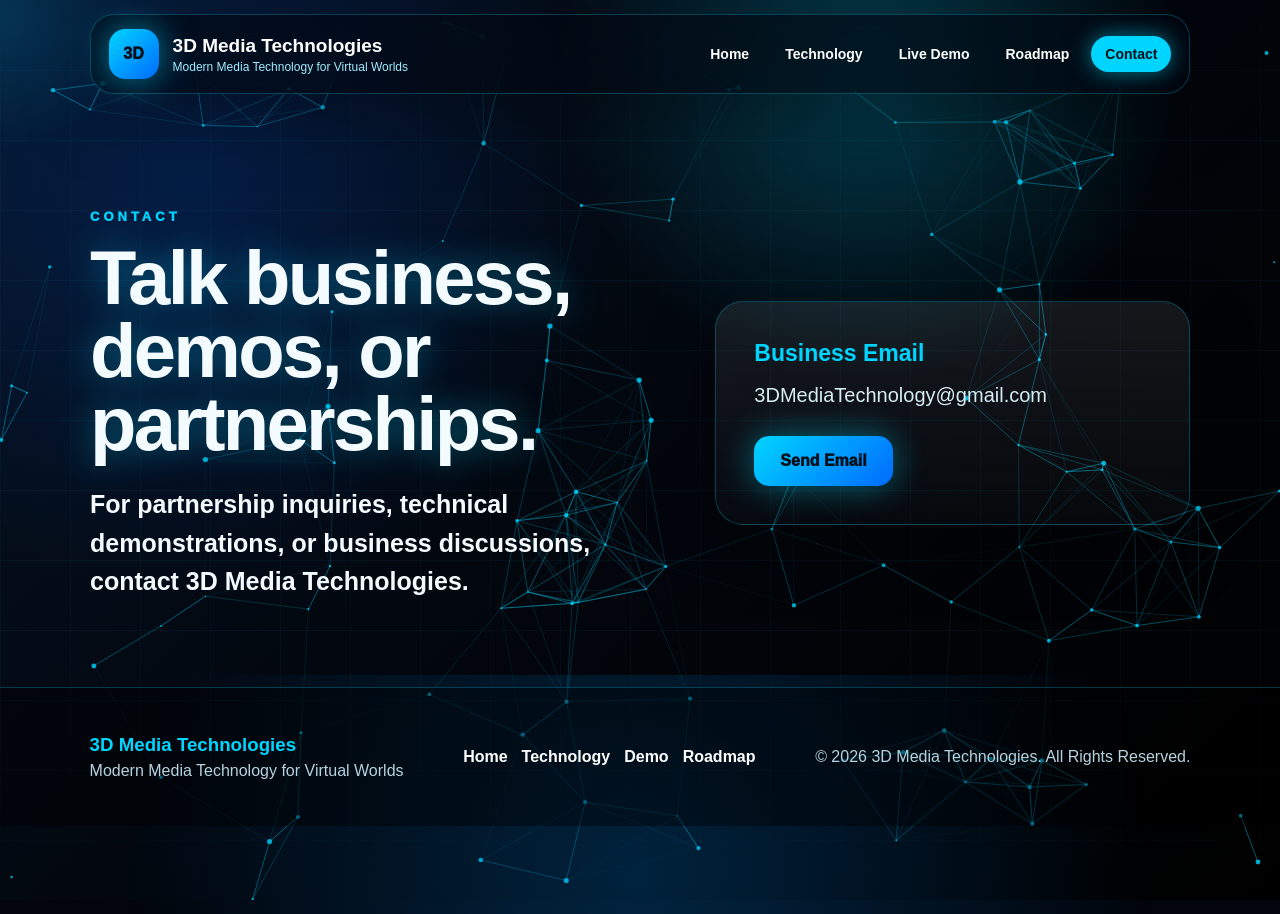
==== commit 701459e0: "Add files via upload" ====
--- a/contact.html
+++ b/contact.html
@@ -1 +1 @@
-<!DOCTYPE html><html lang="en"><head><meta charset="UTF-8"><meta name="viewport" content="width=device-width, initial-scale=1.0"><title>Contact | 3D Media Technologies</title><link rel="stylesheet" href="style.css"></head><body><canvas id="networkCanvas"></canvas><div class="cursor-glow"></div><header class="navbar"><a class="brand" href="index.html"><span class="logo">3D</span><div><h2>3D Media Technologies</h2><p>Modern Media Technology for Virtual Worlds</p></div></a><button class="menu-toggle" aria-label="Open menu">☰</button><nav><a href="index.html">Home</a><a href="technology.html">Technology</a><a href="demo.html">Live Demo</a><a href="roadmap.html">Roadmap</a><a class="active" href="contact.html">Contact</a></nav></header><main><section class="page-hero"><div class="contact-layout reveal"><div><p class="eyebrow">CONTACT</p><h1>Talk business, demos, or partnerships.</h1><p class="hero-text">For partnership inquiries, technical demonstrations, or business discussions, contact 3D Media Technologies.</p></div><div class="contact-box"><h3>Business Email</h3><p>3DMediaTechnology@gmail.com</p><a class="primary-btn" href="mailto:3DMediaTechnology@gmail.com">Send Email</a></div></div></section></main><footer class="footer"><div><h3>3D Media Technologies</h3><p>Modern Media Technology for Virtual Worlds</p></div><div class="footer-links"><a href="index.html">Home</a><a href="technology.html">Technology</a><a href="demo.html">Demo</a><a href="roadmap.html">Roadmap</a></div><p>© 2026 3D Media Technologies. All Rights Reserved.</p></footer><script src="script.js"></script></body></html>
+<!DOCTYPE html><html lang="en"><head><meta charset="UTF-8"><meta name="viewport" content="width=device-width, initial-scale=1.0"><title>Contact | 3D Media Technologies</title><link rel="stylesheet" href="style.css"></head><body><canvas id="networkCanvas"></canvas><div class="cursor-glow"></div><div class="site-glow"></div><header class="navbar"><a class="brand" href="index.html"><span class="logo">3D</span><div><h2>3D Media Technologies</h2><p>Modern Media Technology for Virtual Worlds</p></div></a><button class="menu-toggle" aria-label="Open menu">☰</button><nav><a href="index.html">Home</a><a href="technology.html">Technology</a><a href="demo.html">Live Demo</a><a href="roadmap.html">Roadmap</a><a class="active" href="contact.html">Contact</a></nav></header><main><section class="page-hero"><div class="contact-layout reveal"><div><p class="eyebrow">CONTACT</p><h1>Talk business, demos, or partnerships.</h1><p class="hero-text">For partnership inquiries, technical demonstrations, or business discussions, contact 3D Media Technologies.</p></div><div class="contact-box"><h3>Business Email</h3><p>3DMediaTechnology@gmail.com</p><a class="primary-btn" href="mailto:3DMediaTechnology@gmail.com">Send Email</a></div></div></section></main><footer class="footer"><div><h3>3D Media Technologies</h3><p>Modern Media Technology for Virtual Worlds</p></div><div class="footer-links"><a href="index.html">Home</a><a href="technology.html">Technology</a><a href="demo.html">Demo</a><a href="roadmap.html">Roadmap</a></div><p>© 2026 3D Media Technologies. All Rights Reserved.</p></footer><script src="script.js"></script></body></html>
--- a/style.css
+++ b/style.css
@@ -1 +1 @@
-*{margin:0;padding:0;box-sizing:border-box}:root{--blue:#00d5ff;--blue2:#006bff;--blue3:#7cf3ff;--ink:#f4fbff;--muted:#b6d3df;--line:rgba(0,213,255,.24);--card:rgba(8,22,46,.62);--dark:#02050b}html{scroll-behavior:smooth}body{min-height:100vh;background:radial-gradient(circle at 20% 0%,#103766 0%,#061324 36%,#02050b 78%);color:var(--ink);font-family:Inter,Arial,Helvetica,sans-serif;overflow-x:hidden}body:before{content:"";position:fixed;inset:0;z-index:-3;background:radial-gradient(circle at 70% 18%,rgba(0,213,255,.18),transparent 26%),radial-gradient(circle at 10% 65%,rgba(0,95,255,.16),transparent 30%),linear-gradient(180deg,rgba(0,0,0,.06),rgba(0,0,0,.84))}body:after{content:"";position:fixed;inset:0;z-index:-2;background-image:linear-gradient(rgba(0,213,255,.045) 1px,transparent 1px),linear-gradient(90deg,rgba(0,213,255,.045) 1px,transparent 1px);background-size:70px 70px;mask-image:linear-gradient(to bottom,transparent,black 18%,black 80%,transparent)}#networkCanvas{position:fixed;inset:0;width:100%;height:100%;z-index:-1}.cursor-glow{position:fixed;width:280px;height:280px;border-radius:50%;background:radial-gradient(circle,rgba(0,213,255,.13),transparent 66%);pointer-events:none;z-index:0;transform:translate(-50%,-50%);opacity:.75}.navbar{position:sticky;top:0;z-index:50;display:flex;justify-content:space-between;align-items:center;gap:24px;padding:18px 7%;background:rgba(2,7,16,.72);backdrop-filter:blur(22px);border-bottom:1px solid var(--line)}.brand{display:flex;align-items:center;gap:14px;color:white;text-decoration:none}.logo{display:grid;place-items:center;width:50px;height:50px;border-radius:15px;background:linear-gradient(135deg,var(--blue),var(--blue2));color:#00111a;font-weight:1000;box-shadow:0 0 30px rgba(0,213,255,.55)}.brand h2{font-size:19px}.brand p{font-size:12px;color:#9eeeff;margin-top:3px}.navbar nav{display:flex;gap:10px;align-items:center}.navbar nav a{color:white;text-decoration:none;font-size:14px;font-weight:800;padding:10px 14px;border-radius:999px;transition:.25s}.navbar nav a:hover,.navbar nav a.active{color:#00111a;background:var(--blue);box-shadow:0 0 20px rgba(0,213,255,.44)}.menu-toggle{display:none;background:transparent;color:white;border:1px solid var(--line);border-radius:12px;padding:10px 13px;font-size:21px}.hero{padding:95px 7% 80px}.hero-split{min-height:86vh;display:grid;grid-template-columns:1.05fr .95fr;gap:56px;align-items:center}.page-hero{padding:115px 7% 70px;min-height:58vh;display:grid;place-items:center;text-align:center}.hero-copy{max-width:830px}.hero-split .hero-copy{text-align:left}.eyebrow{color:var(--blue);font-size:13px;letter-spacing:4px;font-weight:1000;margin-bottom:18px}.hero h1,.page-hero h1{font-size:clamp(44px,7vw,86px);line-height:.96;letter-spacing:-2.5px;text-shadow:0 0 34px rgba(0,213,255,.42);margin-bottom:24px}.page-hero h1{font-size:clamp(42px,6vw,76px)}.hero-text{font-size:clamp(19px,2.15vw,25px);line-height:1.55;color:#f5fbff;font-weight:750;margin-bottom:16px}.hero-subtext{font-size:17px;line-height:1.7;color:var(--muted);margin-bottom:34px}.hero-buttons{display:flex;gap:16px;flex-wrap:wrap}.primary-btn,.secondary-btn{display:inline-block;text-decoration:none;padding:16px 26px;border-radius:14px;font-weight:1000;transition:.25s}.primary-btn{background:linear-gradient(135deg,var(--blue),var(--blue2));color:#00111a;box-shadow:0 0 32px rgba(0,213,255,.42)}.secondary-btn{color:white;border:1px solid var(--line);background:rgba(255,255,255,.065)}.primary-btn:hover,.secondary-btn:hover{transform:translateY(-4px);box-shadow:0 0 38px rgba(0,213,255,.62)}.globe-stage{position:relative;min-height:540px;display:grid;place-items:center}.digital-globe{position:relative;width:min(390px,80vw);height:min(390px,80vw);border-radius:50%;background:radial-gradient(circle at 32% 28%,rgba(124,243,255,.95),rgba(0,104,255,.2) 30%,rgba(0,10,32,.75) 62%,rgba(0,0,0,.2));box-shadow:inset -25px -30px 70px rgba(0,0,0,.74),0 0 70px rgba(0,213,255,.42);overflow:hidden;animation:float 6s ease-in-out infinite}.digital-globe:before{content:"";position:absolute;inset:0;border-radius:50%;background:repeating-linear-gradient(90deg,transparent 0 22px,rgba(124,243,255,.22) 23px 24px),repeating-linear-gradient(0deg,transparent 0 28px,rgba(124,243,255,.18) 29px 30px);animation:spin 18s linear infinite}.digital-globe:after{content:"";position:absolute;inset:12%;border:1px solid rgba(124,243,255,.28);border-radius:50%;box-shadow:0 0 30px rgba(0,213,255,.28)}.digital-globe span{position:absolute;width:8px;height:8px;background:var(--blue3);border-radius:50%;box-shadow:0 0 16px var(--blue3)}.digital-globe span:nth-child(1){top:28%;left:30%}.digital-globe span:nth-child(2){top:45%;right:24%}.digital-globe span:nth-child(3){bottom:28%;left:42%}.digital-globe span:nth-child(4){top:60%;left:21%}.digital-globe span:nth-child(5){top:21%;right:34%}.orbit{position:absolute;border:1px solid rgba(124,243,255,.34);border-radius:50%;transform:rotateX(68deg);box-shadow:0 0 20px rgba(0,213,255,.24)}.orbit-one{width:470px;height:470px;animation:rotate 12s linear infinite}.orbit-two{width:560px;height:260px;animation:rotate 16s linear reverse infinite}.orbit-three{width:330px;height:520px;animation:rotate 20s linear infinite}.data-card{position:absolute;padding:14px 18px;border:1px solid var(--line);border-radius:16px;background:rgba(7,18,36,.72);backdrop-filter:blur(14px);box-shadow:0 20px 45px rgba(0,0,0,.25)}.data-card strong{display:block;color:var(--blue)}.data-card small{color:var(--muted)}.data-card-one{left:4%;top:20%}.data-card-two{right:2%;bottom:20%}.trust-bar{margin:0 7% 60px;padding:20px;border:1px solid var(--line);border-radius:24px;background:rgba(255,255,255,.045);display:grid;grid-template-columns:repeat(4,1fr);gap:16px;text-align:center;box-shadow:0 20px 60px rgba(0,0,0,.2)}.trust-bar span{color:#dbf9ff;font-weight:900}.cards-section{padding:70px 7% 95px}.section-title{text-align:center;max-width:850px;margin:0 auto 40px}.section-title p{color:var(--blue);letter-spacing:3px;font-weight:1000;margin-bottom:10px}.section-title h2{font-size:clamp(32px,4.6vw,56px);line-height:1.05;letter-spacing:-1.2px}.cards{display:grid;grid-template-columns:repeat(4,1fr);gap:24px}.feature-grid{grid-template-columns:repeat(2,1fr);max-width:1100px;margin:auto}.card,.stat-card,.contact-box,.demo-panel,.timeline-item{position:relative;background:linear-gradient(180deg,rgba(255,255,255,.07),rgba(255,255,255,.025));border:1px solid var(--line);border-radius:26px;padding:30px;box-shadow:0 22px 70px rgba(0,0,0,.3);overflow:hidden;transition:.25s}.card:before,.stat-card:before,.contact-box:before,.demo-panel:before,.timeline-item:before{content:"";position:absolute;inset:-1px;background:radial-gradient(circle at var(--mx,50%) var(--my,0%),rgba(0,213,255,.25),transparent 30%);opacity:0;transition:.25s}.card:hover,.stat-card:hover,.timeline-item:hover{transform:translateY(-8px);border-color:rgba(0,213,255,.7);box-shadow:0 0 38px rgba(0,213,255,.2)}.card:hover:before,.stat-card:hover:before,.contact-box:hover:before,.demo-panel:hover:before,.timeline-item:hover:before{opacity:1}.card>* ,.stat-card>* ,.contact-box>* ,.demo-panel>* ,.timeline-item>*{position:relative}.icon{font-size:36px;margin-bottom:20px;filter:drop-shadow(0 0 12px rgba(0,213,255,.6))}.card h3,.stat-card h3,.contact-box h3,.timeline-item h3{color:var(--blue);font-size:23px;margin-bottom:12px}.card p,.stat-card p,.contact-box p,.timeline-item p{color:#d6edf4;line-height:1.65;font-size:16px}.card a{display:inline-block;margin-top:22px;color:var(--blue);font-weight:1000;text-decoration:none}.living-room-showcase{margin:20px 7% 85px;padding:38px;display:grid;grid-template-columns:.86fr 1.14fr;gap:34px;align-items:center;border:1px solid var(--line);border-radius:34px;background:rgba(0,0,0,.28);box-shadow:0 30px 90px rgba(0,0,0,.35)}.showcase-copy h2{font-size:clamp(34px,5vw,58px);line-height:1.02;margin-bottom:18px}.showcase-copy p:not(.eyebrow){color:var(--muted);font-size:18px;line-height:1.7;margin-bottom:24px}.room-art{position:relative;height:430px;border-radius:28px;overflow:hidden;background:linear-gradient(180deg,#122842,#08111f 62%,#03070d);box-shadow:inset 0 0 80px rgba(0,213,255,.12)}.wall-light{position:absolute;inset:0;background:radial-gradient(circle at 50% 18%,rgba(0,213,255,.38),transparent 30%),linear-gradient(90deg,rgba(255,255,255,.06),transparent 25%,transparent 75%,rgba(255,255,255,.05))}.tv-frame{position:absolute;left:50%;top:18%;transform:translateX(-50%);width:70%;height:45%;padding:10px;border-radius:18px;background:linear-gradient(135deg,#0b111b,#1d3148);box-shadow:0 22px 60px rgba(0,0,0,.62),0 0 45px rgba(0,213,255,.35)}.tv-screen{height:100%;border-radius:12px;background:radial-gradient(circle,#0b8fff33,transparent 56%),linear-gradient(135deg,#020711,#061a32);display:grid;place-items:center;text-align:center}.tv-screen p{font-weight:1000;color:#dffaff}.tv-globe{width:86px;height:86px;border-radius:50%;border:1px solid rgba(124,243,255,.55);background:repeating-linear-gradient(90deg,transparent 0 9px,rgba(124,243,255,.25) 10px),radial-gradient(circle,rgba(0,213,255,.5),transparent 65%);box-shadow:0 0 30px rgba(0,213,255,.55);animation:spin 10s linear infinite}.console{position:absolute;left:22%;right:22%;bottom:23%;height:44px;border-radius:10px;background:linear-gradient(90deg,#07101c,#1c3149,#07101c);box-shadow:0 18px 35px rgba(0,0,0,.45)}.floor{position:absolute;left:-10%;right:-10%;bottom:-24%;height:42%;background:linear-gradient(180deg,rgba(255,255,255,.06),rgba(0,0,0,.55));transform:perspective(400px) rotateX(55deg);border-top:1px solid rgba(255,255,255,.12)}.stats-section{padding:0 7% 95px;display:grid;grid-template-columns:repeat(4,1fr);gap:24px}.stat-card{text-align:center}.stat-card h3{font-size:42px}.demo-panel{width:min(980px,100%);text-align:center}.player{margin:28px auto 22px;display:flex;justify-content:center;gap:12px;flex-wrap:wrap}input{width:500px;max-width:100%;padding:16px 18px;font-size:16px;border-radius:14px;border:1px solid var(--line);background:rgba(255,255,255,.94);outline:none}button{padding:16px 25px;font-size:16px;border-radius:14px;border:none;background:linear-gradient(135deg,var(--blue),var(--blue2));color:#00111a;font-weight:1000;cursor:pointer}.video-shell{margin-top:28px;border:1px solid var(--line);border-radius:22px;min-height:330px;background:rgba(0,0,0,.24);display:grid;place-items:center;overflow:hidden}.empty-player{text-align:center;color:var(--muted)}.play-circle{width:92px;height:92px;border-radius:50%;display:grid;place-items:center;background:var(--blue);color:#00111a;font-size:32px;box-shadow:0 0 36px rgba(0,213,255,.55);margin:0 auto 14px}iframe{width:min(820px,100%);aspect-ratio:16/9;height:auto;border:0;border-radius:18px}.roadmap-wrap{position:relative;margin:0 7% 95px;display:grid;grid-template-columns:repeat(4,1fr);gap:24px}.timeline-line{position:absolute;left:7%;right:7%;top:52px;height:2px;background:linear-gradient(90deg,transparent,var(--blue),transparent);box-shadow:0 0 20px rgba(0,213,255,.65)}.timeline-item span{display:inline-grid;place-items:center;width:48px;height:48px;border-radius:50%;background:var(--blue);color:#00111a;font-weight:1000;margin-bottom:22px;box-shadow:0 0 24px rgba(0,213,255,.55)}.contact-layout{display:grid;grid-template-columns:1fr .8fr;gap:32px;align-items:center;text-align:left;max-width:1100px}.contact-box{padding:38px}.contact-box p{font-size:20px;margin-bottom:24px}.footer{padding:46px 7%;border-top:1px solid var(--line);background:rgba(0,0,0,.42);display:flex;align-items:center;justify-content:space-between;gap:25px;flex-wrap:wrap}.footer h3{color:var(--blue);margin-bottom:6px}.footer p{color:var(--muted)}.footer-links{display:flex;gap:14px;flex-wrap:wrap}.footer a{color:white;text-decoration:none;font-weight:800}.reveal{opacity:0;transform:translateY(28px);transition:opacity .75s ease,transform .75s ease}.reveal.show{opacity:1;transform:translateY(0)}.delay-1{transition-delay:.12s}.delay-2{transition-delay:.22s}.delay-3{transition-delay:.32s}@keyframes float{0%,100%{transform:translateY(0)}50%{transform:translateY(-16px)}}@keyframes spin{to{transform:rotate(360deg)}}@keyframes rotate{to{transform:rotateX(68deg) rotateZ(360deg)}}@media(max-width:1040px){.hero-split,.living-room-showcase,.contact-layout{grid-template-columns:1fr}.hero-split .hero-copy{text-align:center;margin:auto}.hero-buttons{justify-content:center}.cards,.stats-section,.roadmap-wrap,.trust-bar{grid-template-columns:repeat(2,1fr)}.timeline-line{display:none}.globe-stage{min-height:460px}.footer{align-items:flex-start;flex-direction:column}}@media(max-width:720px){.navbar{padding:15px 20px;align-items:flex-start}.brand h2{font-size:16px}.brand p{display:none}.menu-toggle{display:block;margin-left:auto}.navbar nav{display:none;width:100%;flex-direction:column;align-items:stretch}.navbar.open nav{display:flex}.navbar nav a{text-align:center}.hero,.page-hero{padding:78px 20px 58px}.hero h1,.page-hero h1{letter-spacing:-1px}.cards,.stats-section,.roadmap-wrap,.trust-bar,.feature-grid{grid-template-columns:1fr}.cards-section,.stats-section{padding-left:20px;padding-right:20px}.living-room-showcase,.roadmap-wrap{margin-left:20px;margin-right:20px;padding:24px}.room-art{height:330px}.tv-frame{width:82%}.globe-stage{min-height:360px}.orbit,.data-card{display:none}.footer{padding:38px 20px}.cursor-glow{display:none}}
+*{margin:0;padding:0;box-sizing:border-box}:root{--blue:#00d5ff;--blue2:#006bff;--blue3:#7cf3ff;--ink:#f4fbff;--muted:#b6d3df;--line:rgba(0,213,255,.26);--card:rgba(8,22,46,.62);--dark:#02050b}html{scroll-behavior:smooth}body{min-height:100vh;background:#02050b;color:var(--ink);font-family:Inter,Arial,Helvetica,sans-serif;overflow-x:hidden}body:before{content:"";position:fixed;inset:0;z-index:-4;background:radial-gradient(circle at 68% 8%,rgba(0,213,255,.25),transparent 26%),radial-gradient(circle at 15% 20%,rgba(0,95,255,.18),transparent 32%),linear-gradient(135deg,#061324 0%,#02050b 55%,#000 100%)}body:after{content:"";position:fixed;inset:0;z-index:-3;background-image:linear-gradient(rgba(0,213,255,.055) 1px,transparent 1px),linear-gradient(90deg,rgba(0,213,255,.04) 1px,transparent 1px);background-size:70px 70px;mask-image:linear-gradient(to bottom,transparent,black 12%,black 82%,transparent)}#networkCanvas{position:fixed;inset:0;width:100%;height:100%;z-index:-2}.site-glow{position:fixed;inset:auto -10% -20% -10%;height:45vh;background:radial-gradient(circle,rgba(0,145,255,.22),transparent 65%);z-index:-1;pointer-events:none}.cursor-glow{position:fixed;width:300px;height:300px;border-radius:50%;background:radial-gradient(circle,rgba(0,213,255,.15),transparent 66%);pointer-events:none;z-index:0;transform:translate(-50%,-50%)}.navbar{position:sticky;top:14px;z-index:50;margin:14px 7% 0;display:flex;justify-content:space-between;align-items:center;gap:24px;padding:14px 18px;background:rgba(2,7,16,.64);backdrop-filter:blur(22px);border:1px solid var(--line);border-radius:24px;box-shadow:0 20px 70px rgba(0,0,0,.35)}.brand{display:flex;align-items:center;gap:14px;color:white;text-decoration:none}.logo{display:grid;place-items:center;width:50px;height:50px;border-radius:16px;background:linear-gradient(135deg,var(--blue),var(--blue2));color:#00111a;font-weight:1000;box-shadow:0 0 34px rgba(0,213,255,.6)}.brand h2{font-size:19px}.brand p{font-size:12px;color:#9eeeff;margin-top:3px}.navbar nav{display:flex;gap:8px;align-items:center}.navbar nav a{color:white;text-decoration:none;font-size:14px;font-weight:800;padding:10px 14px;border-radius:999px;transition:.25s}.navbar nav a:hover,.navbar nav a.active{color:#00111a;background:var(--blue);box-shadow:0 0 22px rgba(0,213,255,.55)}.menu-toggle{display:none;background:transparent;color:white;border:1px solid var(--line);border-radius:12px;padding:10px 13px;font-size:21px}.hero{padding:92px 7% 82px}.blueprint-hero{min-height:86vh;display:grid;grid-template-columns:1.02fr .98fr;gap:52px;align-items:center;position:relative}.blueprint-hero:before{content:"";position:absolute;inset:2% -5% auto 35%;height:80%;background:radial-gradient(circle,rgba(0,213,255,.18),transparent 62%);filter:blur(10px);z-index:-1}.page-hero{padding:115px 7% 70px;min-height:56vh;display:grid;place-items:center;text-align:center}.hero-copy{max-width:850px;position:relative;z-index:2}.eyebrow{color:var(--blue);font-size:13px;letter-spacing:4px;font-weight:1000;margin-bottom:18px}.hero h1,.page-hero h1{font-size:clamp(44px,7vw,86px);line-height:.96;letter-spacing:-2.7px;text-shadow:0 0 36px rgba(0,213,255,.42);margin-bottom:24px}.page-hero h1{font-size:clamp(42px,6vw,76px)}.hero-text{font-size:clamp(19px,2.05vw,25px);line-height:1.55;color:#f5fbff;font-weight:750;margin-bottom:16px}.hero-subtext{font-size:17px;line-height:1.7;color:var(--muted);margin-bottom:34px}.hero-buttons{display:flex;gap:16px;flex-wrap:wrap}.primary-btn,.secondary-btn{display:inline-block;text-decoration:none;padding:16px 26px;border-radius:15px;font-weight:1000;transition:.25s}.primary-btn{background:linear-gradient(135deg,var(--blue),var(--blue2));color:#00111a;box-shadow:0 0 34px rgba(0,213,255,.45)}.secondary-btn{color:white;border:1px solid var(--line);background:rgba(255,255,255,.065)}.primary-btn:hover,.secondary-btn:hover{transform:translateY(-4px);box-shadow:0 0 42px rgba(0,213,255,.68)}.hero-visual{position:relative;min-height:585px;display:grid;place-items:center}.global-network{position:absolute;inset:0;display:grid;place-items:center}.digital-globe{position:relative;width:min(390px,78vw);height:min(390px,78vw);border-radius:50%;background:radial-gradient(circle at 32% 28%,rgba(124,243,255,.95),rgba(0,104,255,.28) 28%,rgba(0,10,32,.8) 62%,rgba(0,0,0,.1));box-shadow:inset -25px -30px 70px rgba(0,0,0,.75),0 0 80px rgba(0,213,255,.55),0 0 140px rgba(0,91,255,.26);overflow:hidden;animation:float 6s ease-in-out infinite}.digital-globe:before{content:"";position:absolute;inset:0;border-radius:50%;background:repeating-linear-gradient(90deg,transparent 0 20px,rgba(124,243,255,.25) 22px 23px),repeating-linear-gradient(0deg,transparent 0 26px,rgba(124,243,255,.16) 28px 29px);animation:spin 18s linear infinite}.digital-globe:after{content:"";position:absolute;inset:10%;border:1px solid rgba(124,243,255,.35);border-radius:50%;box-shadow:0 0 34px rgba(0,213,255,.34)}.digital-globe span{position:absolute;width:8px;height:8px;background:var(--blue3);border-radius:50%;box-shadow:0 0 16px var(--blue3)}.digital-globe span:nth-child(1){top:28%;left:30%}.digital-globe span:nth-child(2){top:45%;right:24%}.digital-globe span:nth-child(3){bottom:28%;left:42%}.digital-globe span:nth-child(4){top:60%;left:21%}.digital-globe span:nth-child(5){top:21%;right:34%}.digital-globe i{position:absolute;inset:0;background:linear-gradient(105deg,transparent 42%,rgba(255,255,255,.23),transparent 58%);animation:sheen 5s ease-in-out infinite}.orbit{position:absolute;border:1px solid rgba(124,243,255,.34);border-radius:50%;transform:rotateX(68deg);box-shadow:0 0 22px rgba(0,213,255,.26)}.orbit-one{width:470px;height:470px;animation:rotate 12s linear infinite}.orbit-two{width:560px;height:260px;animation:rotate 16s linear reverse infinite}.orbit-three{width:330px;height:520px;animation:rotate 20s linear infinite}.mini-room{position:absolute;right:0;bottom:28px;width:360px;height:225px;border:1px solid var(--line);border-radius:30px;overflow:hidden;background:linear-gradient(180deg,#142b45,#06101e 70%,#03070d);box-shadow:0 30px 90px rgba(0,0,0,.45),0 0 48px rgba(0,213,255,.24)}.mini-room:after{content:"";position:absolute;inset:0;background:linear-gradient(135deg,rgba(255,255,255,.08),transparent 35%),radial-gradient(circle at 50% 30%,rgba(0,213,255,.28),transparent 36%)}.window-grid{position:absolute;right:0;top:0;width:38%;height:100%;background:linear-gradient(90deg,transparent,rgba(0,174,255,.13)),repeating-linear-gradient(90deg,transparent 0 24px,rgba(255,255,255,.12) 25px 26px),repeating-linear-gradient(0deg,transparent 0 28px,rgba(255,255,255,.11) 29px 30px)}.mini-tv{position:absolute;left:36px;top:44px;width:170px;height:86px;padding:7px;border-radius:14px;background:#0a1320;box-shadow:0 18px 42px rgba(0,0,0,.55),0 0 30px rgba(0,213,255,.35);z-index:2}.mini-tv>div,.mini-tv p{position:relative;z-index:1}.mini-tv:before{content:"";position:absolute;inset:7px;border-radius:9px;background:radial-gradient(circle,rgba(0,213,255,.45),transparent 58%),#020812}.mini-tv-globe{margin:12px auto 4px;width:34px;height:34px;border-radius:50%;border:1px solid rgba(124,243,255,.65);box-shadow:0 0 15px rgba(0,213,255,.65)}.mini-tv p{text-align:center;font-size:11px;font-weight:1000}.mini-console{position:absolute;left:44px;top:144px;width:150px;height:24px;background:#12243a;border-radius:8px;z-index:2}.mini-sofa{position:absolute;right:42px;bottom:22px;width:118px;height:38px;background:linear-gradient(180deg,#203c5b,#091421);border-radius:28px 28px 12px 12px;z-index:2}.data-card{position:absolute;padding:14px 18px;border:1px solid var(--line);border-radius:16px;background:rgba(7,18,36,.74);backdrop-filter:blur(14px);box-shadow:0 20px 45px rgba(0,0,0,.25);z-index:3}.data-card strong{display:block;color:var(--blue)}.data-card small{color:var(--muted)}.data-card-one{left:4%;top:16%}.data-card-two{right:2%;top:26%}.trust-bar{margin:0 7% 60px;padding:20px;border:1px solid var(--line);border-radius:24px;background:rgba(255,255,255,.045);display:grid;grid-template-columns:repeat(4,1fr);gap:16px;text-align:center;box-shadow:0 20px 60px rgba(0,0,0,.2)}.trust-bar span{color:#dbf9ff;font-weight:900}.cards-section{padding:70px 7% 95px}.section-title{text-align:center;max-width:850px;margin:0 auto 40px}.section-title p{color:var(--blue);letter-spacing:3px;font-weight:1000;margin-bottom:10px}.section-title h2{font-size:clamp(32px,4.6vw,56px);line-height:1.05;letter-spacing:-1.2px}.cards{display:grid;grid-template-columns:repeat(4,1fr);gap:24px}.feature-grid{grid-template-columns:repeat(2,1fr);max-width:1100px;margin:auto}.card,.stat-card,.contact-box,.demo-panel,.timeline-item,.blue-panel{position:relative;background:linear-gradient(180deg,rgba(255,255,255,.08),rgba(255,255,255,.025));border:1px solid var(--line);border-radius:28px;padding:30px;box-shadow:0 22px 70px rgba(0,0,0,.32);overflow:hidden;transition:.25s}.card:before,.stat-card:before,.contact-box:before,.demo-panel:before,.timeline-item:before,.blue-panel:before{content:"";position:absolute;inset:-1px;background:radial-gradient(circle at var(--mx,50%) var(--my,0%),rgba(0,213,255,.28),transparent 30%);opacity:0;transition:.25s}.card:hover,.stat-card:hover,.timeline-item:hover,.blue-panel:hover{transform:translateY(-8px);border-color:rgba(0,213,255,.72);box-shadow:0 0 42px rgba(0,213,255,.22)}.card:hover:before,.stat-card:hover:before,.contact-box:hover:before,.demo-panel:hover:before,.timeline-item:hover:before,.blue-panel:hover:before{opacity:1}.card>* ,.stat-card>* ,.contact-box>* ,.demo-panel>* ,.timeline-item>* ,.blue-panel>*{position:relative}.icon{font-size:36px;margin-bottom:20px;filter:drop-shadow(0 0 12px rgba(0,213,255,.6))}.card h3,.stat-card h3,.contact-box h3,.timeline-item h3,.blue-panel h3{color:var(--blue);font-size:23px;margin-bottom:12px}.card p,.stat-card p,.contact-box p,.timeline-item p,.blue-panel p{color:#d6edf4;line-height:1.65;font-size:16px}.card a{display:inline-block;margin-top:22px;color:var(--blue);font-weight:1000;text-decoration:none}.living-room-showcase{margin:20px 7% 85px;padding:38px;display:grid;grid-template-columns:.86fr 1.14fr;gap:34px;align-items:center;border:1px solid var(--line);border-radius:34px;background:rgba(0,0,0,.28);box-shadow:0 30px 90px rgba(0,0,0,.35)}.showcase-copy h2{font-size:clamp(34px,5vw,58px);line-height:1.02;margin-bottom:18px}.showcase-copy p:not(.eyebrow){color:var(--muted);font-size:18px;line-height:1.7;margin-bottom:24px}.room-art{position:relative;height:470px;border-radius:30px;overflow:hidden;background:linear-gradient(180deg,#142842,#08111f 62%,#03070d);box-shadow:inset 0 0 100px rgba(0,213,255,.14)}.city-window{position:absolute;right:0;top:0;width:35%;height:72%;background:linear-gradient(90deg,rgba(5,14,26,.2),rgba(0,145,255,.17)),repeating-linear-gradient(90deg,transparent 0 35px,rgba(255,255,255,.12) 36px 37px),repeating-linear-gradient(0deg,transparent 0 38px,rgba(255,255,255,.12) 39px 40px)}.ceiling-light{position:absolute;left:20%;right:20%;top:0;height:110px;background:radial-gradient(ellipse at top,rgba(0,213,255,.45),transparent 72%)}.wall-panels{position:absolute;inset:0;background:linear-gradient(90deg,rgba(255,255,255,.06),transparent 25%,transparent 75%,rgba(255,255,255,.05))}.tv-frame{position:absolute;left:43%;top:17%;transform:translateX(-50%);width:54%;height:39%;padding:10px;border-radius:18px;background:linear-gradient(135deg,#0b111b,#1d3148);box-shadow:0 22px 60px rgba(0,0,0,.62),0 0 45px rgba(0,213,255,.35)}.tv-screen{height:100%;border-radius:12px;background:radial-gradient(circle,#0b8fff33,transparent 56%),linear-gradient(135deg,#020711,#061a32);display:grid;place-items:center;text-align:center}.tv-screen p{font-weight:1000;color:#dffaff}.tv-globe{width:86px;height:86px;border-radius:50%;border:1px solid rgba(124,243,255,.55);background:repeating-linear-gradient(90deg,transparent 0 9px,rgba(124,243,255,.25) 10px),radial-gradient(circle,rgba(0,213,255,.5),transparent 65%);box-shadow:0 0 30px rgba(0,213,255,.55);animation:spin 10s linear infinite}.speaker{position:absolute;top:24%;width:20px;height:100px;border-radius:12px;background:#030910;box-shadow:inset 0 0 20px rgba(0,213,255,.18)}.speaker.left{left:12%}.speaker.right{left:72%}.console{position:absolute;left:23%;right:31%;bottom:28%;height:44px;border-radius:12px;background:linear-gradient(90deg,#07101c,#1c3149,#07101c);box-shadow:0 18px 35px rgba(0,0,0,.45)}.sofa{position:absolute;right:8%;bottom:15%;width:35%;height:78px;background:linear-gradient(180deg,#233e5f,#0b1524);border-radius:38px 38px 16px 16px;box-shadow:0 22px 46px rgba(0,0,0,.45)}.table{position:absolute;left:26%;bottom:9%;width:180px;height:34px;background:linear-gradient(180deg,#2d455f,#07111e);border-radius:50%;box-shadow:0 20px 35px rgba(0,0,0,.45)}.floor{position:absolute;left:-10%;right:-10%;bottom:-24%;height:42%;background:linear-gradient(180deg,rgba(255,255,255,.06),rgba(0,0,0,.55));transform:perspective(400px) rotateX(55deg);border-top:1px solid rgba(255,255,255,.12)}.stats-section{padding:0 7% 95px;display:grid;grid-template-columns:repeat(4,1fr);gap:24px}.stat-card{text-align:center}.stat-card h3{font-size:42px}.demo-panel{width:min(980px,100%);text-align:center}.player{margin:28px auto 22px;display:flex;justify-content:center;gap:12px;flex-wrap:wrap}input{width:500px;max-width:100%;padding:16px 18px;font-size:16px;border-radius:14px;border:1px solid var(--line);background:rgba(255,255,255,.94);outline:none}button{padding:16px 25px;font-size:16px;border-radius:14px;border:none;background:linear-gradient(135deg,var(--blue),var(--blue2));color:#00111a;font-weight:1000;cursor:pointer}.video-shell{margin-top:28px;border:1px solid var(--line);border-radius:22px;min-height:360px;background:rgba(0,0,0,.24);display:grid;place-items:center;overflow:hidden;box-shadow:inset 0 0 60px rgba(0,213,255,.08)}.empty-player{text-align:center;color:var(--muted)}.play-circle{width:92px;height:92px;border-radius:50%;display:grid;place-items:center;background:var(--blue);color:#00111a;font-size:32px;box-shadow:0 0 36px rgba(0,213,255,.55);margin:0 auto 14px}iframe{width:min(820px,100%);aspect-ratio:16/9;height:auto;border:0;border-radius:18px}.roadmap-wrap{position:relative;margin:0 7% 95px;display:grid;grid-template-columns:repeat(4,1fr);gap:24px}.timeline-line{position:absolute;left:7%;right:7%;top:52px;height:2px;background:linear-gradient(90deg,transparent,var(--blue),transparent);box-shadow:0 0 20px rgba(0,213,255,.65)}.timeline-item span{display:inline-grid;place-items:center;width:48px;height:48px;border-radius:50%;background:var(--blue);color:#00111a;font-weight:1000;margin-bottom:22px;box-shadow:0 0 24px rgba(0,213,255,.55)}.contact-layout{display:grid;grid-template-columns:1fr .8fr;gap:32px;align-items:center;text-align:left;max-width:1100px}.contact-box{padding:38px}.contact-box p{font-size:20px;margin-bottom:24px}.footer{padding:46px 7%;border-top:1px solid var(--line);background:rgba(0,0,0,.42);display:flex;align-items:center;justify-content:space-between;gap:25px;flex-wrap:wrap}.footer h3{color:var(--blue);margin-bottom:6px}.footer p{color:var(--muted)}.footer-links{display:flex;gap:14px;flex-wrap:wrap}.footer a{color:white;text-decoration:none;font-weight:800}.reveal{opacity:0;transform:translateY(28px);transition:opacity .75s ease,transform .75s ease}.reveal.show{opacity:1;transform:translateY(0)}.delay-1{transition-delay:.12s}.delay-2{transition-delay:.22s}.delay-3{transition-delay:.32s}@keyframes float{0%,100%{transform:translateY(0)}50%{transform:translateY(-16px)}}@keyframes spin{to{transform:rotate(360deg)}}@keyframes rotate{to{transform:rotateX(68deg) rotateZ(360deg)}}@keyframes sheen{0%,55%{transform:translateX(-100%)}100%{transform:translateX(100%)}}@media(max-width:1040px){.blueprint-hero,.living-room-showcase,.contact-layout{grid-template-columns:1fr}.hero-copy{text-align:center;margin:auto}.hero-buttons{justify-content:center}.cards,.stats-section,.roadmap-wrap,.trust-bar{grid-template-columns:repeat(2,1fr)}.timeline-line{display:none}.hero-visual{min-height:520px}.footer{align-items:flex-start;flex-direction:column}}@media(max-width:720px){.navbar{top:0;margin:0;border-radius:0;padding:15px 20px;align-items:flex-start}.brand h2{font-size:16px}.brand p{display:none}.menu-toggle{display:block;margin-left:auto}.navbar nav{display:none;width:100%;flex-direction:column;align-items:stretch}.navbar.open nav{display:flex}.navbar nav a{text-align:center}.hero,.page-hero{padding:78px 20px 58px}.hero h1,.page-hero h1{letter-spacing:-1px}.cards,.stats-section,.roadmap-wrap,.trust-bar,.feature-grid{grid-template-columns:1fr}.cards-section,.stats-section{padding-left:20px;padding-right:20px}.living-room-showcase,.roadmap-wrap{margin-left:20px;margin-right:20px;padding:24px}.room-art{height:360px}.tv-frame{width:68%;left:44%}.speaker{display:none}.sofa{width:42%;right:6%}.hero-visual{min-height:420px}.orbit,.data-card{display:none}.mini-room{right:50%;transform:translateX(50%);width:310px}.footer{padding:38px 20px}.cursor-glow{display:none}}
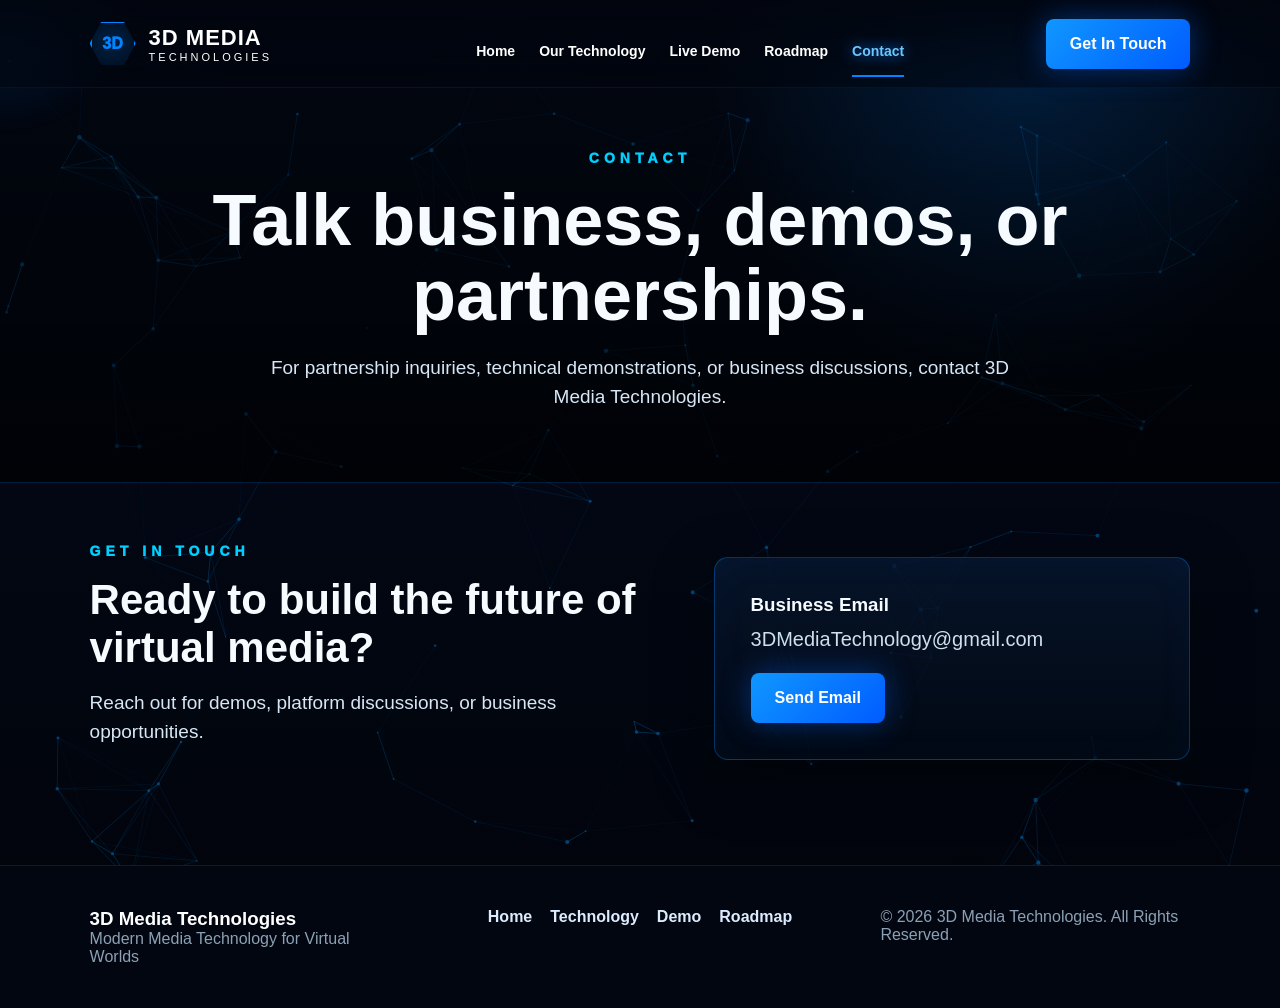
==== commit d6b86642: "Add files via upload" ====
--- a/contact.html
+++ b/contact.html
@@ -1 +1 @@
-<!DOCTYPE html><html lang="en"><head><meta charset="UTF-8"><meta name="viewport" content="width=device-width, initial-scale=1.0"><title>Contact | 3D Media Technologies</title><link rel="stylesheet" href="style.css"></head><body><canvas id="networkCanvas"></canvas><div class="cursor-glow"></div><div class="site-glow"></div><header class="navbar"><a class="brand" href="index.html"><span class="logo">3D</span><div><h2>3D Media Technologies</h2><p>Modern Media Technology for Virtual Worlds</p></div></a><button class="menu-toggle" aria-label="Open menu">☰</button><nav><a href="index.html">Home</a><a href="technology.html">Technology</a><a href="demo.html">Live Demo</a><a href="roadmap.html">Roadmap</a><a class="active" href="contact.html">Contact</a></nav></header><main><section class="page-hero"><div class="contact-layout reveal"><div><p class="eyebrow">CONTACT</p><h1>Talk business, demos, or partnerships.</h1><p class="hero-text">For partnership inquiries, technical demonstrations, or business discussions, contact 3D Media Technologies.</p></div><div class="contact-box"><h3>Business Email</h3><p>3DMediaTechnology@gmail.com</p><a class="primary-btn" href="mailto:3DMediaTechnology@gmail.com">Send Email</a></div></div></section></main><footer class="footer"><div><h3>3D Media Technologies</h3><p>Modern Media Technology for Virtual Worlds</p></div><div class="footer-links"><a href="index.html">Home</a><a href="technology.html">Technology</a><a href="demo.html">Demo</a><a href="roadmap.html">Roadmap</a></div><p>© 2026 3D Media Technologies. All Rights Reserved.</p></footer><script src="script.js"></script></body></html>
+<!DOCTYPE html><html lang="en"><head><meta charset="UTF-8"><meta name="viewport" content="width=device-width, initial-scale=1.0"><title>Contact | 3D Media Technologies</title><link rel="stylesheet" href="style.css"></head><body><canvas id="networkCanvas"></canvas><div class="cursor-glow"></div><header class="navbar"><a class="brand" href="index.html"><span class="logo-mark">3D</span><div><strong>3D Media</strong><small>Technologies</small></div></a><button class="menu-toggle">☰</button><nav><a href="index.html">Home</a><a href="technology.html">Our Technology</a><a href="demo.html">Live Demo</a><a href="roadmap.html">Roadmap</a><a class="active" href="contact.html">Contact</a></nav><a class="nav-btn" href="contact.html">Get In Touch</a></header><main><section class="page-hero"><p class="eyebrow">CONTACT</p><h1>Talk business, demos, or partnerships.</h1><p class="hero-text">For partnership inquiries, technical demonstrations, or business discussions, contact 3D Media Technologies.</p></section><section class="contact-layout"><div class="reveal"><p class="eyebrow">GET IN TOUCH</p><h2 style="font-size:42px;margin-bottom:16px">Ready to build the future of virtual media?</h2><p class="hero-text">Reach out for demos, platform discussions, or business opportunities.</p></div><div class="contact-box reveal delay-1"><h3>Business Email</h3><p>3DMediaTechnology@gmail.com</p><a class="primary-btn" href="mailto:3DMediaTechnology@gmail.com">Send Email</a></div></section></main><footer class="footer"><div><h3>3D Media Technologies</h3><p>Modern Media Technology for Virtual Worlds</p></div><div class="footer-links"><a href="index.html">Home</a><a href="technology.html">Technology</a><a href="demo.html">Demo</a><a href="roadmap.html">Roadmap</a></div><p>© 2026 3D Media Technologies. All Rights Reserved.</p></footer><script src="script.js"></script></body></html>
--- a/style.css
+++ b/style.css
@@ -1 +1 @@
-*{margin:0;padding:0;box-sizing:border-box}:root{--blue:#00d5ff;--blue2:#006bff;--blue3:#7cf3ff;--ink:#f4fbff;--muted:#b6d3df;--line:rgba(0,213,255,.26);--card:rgba(8,22,46,.62);--dark:#02050b}html{scroll-behavior:smooth}body{min-height:100vh;background:#02050b;color:var(--ink);font-family:Inter,Arial,Helvetica,sans-serif;overflow-x:hidden}body:before{content:"";position:fixed;inset:0;z-index:-4;background:radial-gradient(circle at 68% 8%,rgba(0,213,255,.25),transparent 26%),radial-gradient(circle at 15% 20%,rgba(0,95,255,.18),transparent 32%),linear-gradient(135deg,#061324 0%,#02050b 55%,#000 100%)}body:after{content:"";position:fixed;inset:0;z-index:-3;background-image:linear-gradient(rgba(0,213,255,.055) 1px,transparent 1px),linear-gradient(90deg,rgba(0,213,255,.04) 1px,transparent 1px);background-size:70px 70px;mask-image:linear-gradient(to bottom,transparent,black 12%,black 82%,transparent)}#networkCanvas{position:fixed;inset:0;width:100%;height:100%;z-index:-2}.site-glow{position:fixed;inset:auto -10% -20% -10%;height:45vh;background:radial-gradient(circle,rgba(0,145,255,.22),transparent 65%);z-index:-1;pointer-events:none}.cursor-glow{position:fixed;width:300px;height:300px;border-radius:50%;background:radial-gradient(circle,rgba(0,213,255,.15),transparent 66%);pointer-events:none;z-index:0;transform:translate(-50%,-50%)}.navbar{position:sticky;top:14px;z-index:50;margin:14px 7% 0;display:flex;justify-content:space-between;align-items:center;gap:24px;padding:14px 18px;background:rgba(2,7,16,.64);backdrop-filter:blur(22px);border:1px solid var(--line);border-radius:24px;box-shadow:0 20px 70px rgba(0,0,0,.35)}.brand{display:flex;align-items:center;gap:14px;color:white;text-decoration:none}.logo{display:grid;place-items:center;width:50px;height:50px;border-radius:16px;background:linear-gradient(135deg,var(--blue),var(--blue2));color:#00111a;font-weight:1000;box-shadow:0 0 34px rgba(0,213,255,.6)}.brand h2{font-size:19px}.brand p{font-size:12px;color:#9eeeff;margin-top:3px}.navbar nav{display:flex;gap:8px;align-items:center}.navbar nav a{color:white;text-decoration:none;font-size:14px;font-weight:800;padding:10px 14px;border-radius:999px;transition:.25s}.navbar nav a:hover,.navbar nav a.active{color:#00111a;background:var(--blue);box-shadow:0 0 22px rgba(0,213,255,.55)}.menu-toggle{display:none;background:transparent;color:white;border:1px solid var(--line);border-radius:12px;padding:10px 13px;font-size:21px}.hero{padding:92px 7% 82px}.blueprint-hero{min-height:86vh;display:grid;grid-template-columns:1.02fr .98fr;gap:52px;align-items:center;position:relative}.blueprint-hero:before{content:"";position:absolute;inset:2% -5% auto 35%;height:80%;background:radial-gradient(circle,rgba(0,213,255,.18),transparent 62%);filter:blur(10px);z-index:-1}.page-hero{padding:115px 7% 70px;min-height:56vh;display:grid;place-items:center;text-align:center}.hero-copy{max-width:850px;position:relative;z-index:2}.eyebrow{color:var(--blue);font-size:13px;letter-spacing:4px;font-weight:1000;margin-bottom:18px}.hero h1,.page-hero h1{font-size:clamp(44px,7vw,86px);line-height:.96;letter-spacing:-2.7px;text-shadow:0 0 36px rgba(0,213,255,.42);margin-bottom:24px}.page-hero h1{font-size:clamp(42px,6vw,76px)}.hero-text{font-size:clamp(19px,2.05vw,25px);line-height:1.55;color:#f5fbff;font-weight:750;margin-bottom:16px}.hero-subtext{font-size:17px;line-height:1.7;color:var(--muted);margin-bottom:34px}.hero-buttons{display:flex;gap:16px;flex-wrap:wrap}.primary-btn,.secondary-btn{display:inline-block;text-decoration:none;padding:16px 26px;border-radius:15px;font-weight:1000;transition:.25s}.primary-btn{background:linear-gradient(135deg,var(--blue),var(--blue2));color:#00111a;box-shadow:0 0 34px rgba(0,213,255,.45)}.secondary-btn{color:white;border:1px solid var(--line);background:rgba(255,255,255,.065)}.primary-btn:hover,.secondary-btn:hover{transform:translateY(-4px);box-shadow:0 0 42px rgba(0,213,255,.68)}.hero-visual{position:relative;min-height:585px;display:grid;place-items:center}.global-network{position:absolute;inset:0;display:grid;place-items:center}.digital-globe{position:relative;width:min(390px,78vw);height:min(390px,78vw);border-radius:50%;background:radial-gradient(circle at 32% 28%,rgba(124,243,255,.95),rgba(0,104,255,.28) 28%,rgba(0,10,32,.8) 62%,rgba(0,0,0,.1));box-shadow:inset -25px -30px 70px rgba(0,0,0,.75),0 0 80px rgba(0,213,255,.55),0 0 140px rgba(0,91,255,.26);overflow:hidden;animation:float 6s ease-in-out infinite}.digital-globe:before{content:"";position:absolute;inset:0;border-radius:50%;background:repeating-linear-gradient(90deg,transparent 0 20px,rgba(124,243,255,.25) 22px 23px),repeating-linear-gradient(0deg,transparent 0 26px,rgba(124,243,255,.16) 28px 29px);animation:spin 18s linear infinite}.digital-globe:after{content:"";position:absolute;inset:10%;border:1px solid rgba(124,243,255,.35);border-radius:50%;box-shadow:0 0 34px rgba(0,213,255,.34)}.digital-globe span{position:absolute;width:8px;height:8px;background:var(--blue3);border-radius:50%;box-shadow:0 0 16px var(--blue3)}.digital-globe span:nth-child(1){top:28%;left:30%}.digital-globe span:nth-child(2){top:45%;right:24%}.digital-globe span:nth-child(3){bottom:28%;left:42%}.digital-globe span:nth-child(4){top:60%;left:21%}.digital-globe span:nth-child(5){top:21%;right:34%}.digital-globe i{position:absolute;inset:0;background:linear-gradient(105deg,transparent 42%,rgba(255,255,255,.23),transparent 58%);animation:sheen 5s ease-in-out infinite}.orbit{position:absolute;border:1px solid rgba(124,243,255,.34);border-radius:50%;transform:rotateX(68deg);box-shadow:0 0 22px rgba(0,213,255,.26)}.orbit-one{width:470px;height:470px;animation:rotate 12s linear infinite}.orbit-two{width:560px;height:260px;animation:rotate 16s linear reverse infinite}.orbit-three{width:330px;height:520px;animation:rotate 20s linear infinite}.mini-room{position:absolute;right:0;bottom:28px;width:360px;height:225px;border:1px solid var(--line);border-radius:30px;overflow:hidden;background:linear-gradient(180deg,#142b45,#06101e 70%,#03070d);box-shadow:0 30px 90px rgba(0,0,0,.45),0 0 48px rgba(0,213,255,.24)}.mini-room:after{content:"";position:absolute;inset:0;background:linear-gradient(135deg,rgba(255,255,255,.08),transparent 35%),radial-gradient(circle at 50% 30%,rgba(0,213,255,.28),transparent 36%)}.window-grid{position:absolute;right:0;top:0;width:38%;height:100%;background:linear-gradient(90deg,transparent,rgba(0,174,255,.13)),repeating-linear-gradient(90deg,transparent 0 24px,rgba(255,255,255,.12) 25px 26px),repeating-linear-gradient(0deg,transparent 0 28px,rgba(255,255,255,.11) 29px 30px)}.mini-tv{position:absolute;left:36px;top:44px;width:170px;height:86px;padding:7px;border-radius:14px;background:#0a1320;box-shadow:0 18px 42px rgba(0,0,0,.55),0 0 30px rgba(0,213,255,.35);z-index:2}.mini-tv>div,.mini-tv p{position:relative;z-index:1}.mini-tv:before{content:"";position:absolute;inset:7px;border-radius:9px;background:radial-gradient(circle,rgba(0,213,255,.45),transparent 58%),#020812}.mini-tv-globe{margin:12px auto 4px;width:34px;height:34px;border-radius:50%;border:1px solid rgba(124,243,255,.65);box-shadow:0 0 15px rgba(0,213,255,.65)}.mini-tv p{text-align:center;font-size:11px;font-weight:1000}.mini-console{position:absolute;left:44px;top:144px;width:150px;height:24px;background:#12243a;border-radius:8px;z-index:2}.mini-sofa{position:absolute;right:42px;bottom:22px;width:118px;height:38px;background:linear-gradient(180deg,#203c5b,#091421);border-radius:28px 28px 12px 12px;z-index:2}.data-card{position:absolute;padding:14px 18px;border:1px solid var(--line);border-radius:16px;background:rgba(7,18,36,.74);backdrop-filter:blur(14px);box-shadow:0 20px 45px rgba(0,0,0,.25);z-index:3}.data-card strong{display:block;color:var(--blue)}.data-card small{color:var(--muted)}.data-card-one{left:4%;top:16%}.data-card-two{right:2%;top:26%}.trust-bar{margin:0 7% 60px;padding:20px;border:1px solid var(--line);border-radius:24px;background:rgba(255,255,255,.045);display:grid;grid-template-columns:repeat(4,1fr);gap:16px;text-align:center;box-shadow:0 20px 60px rgba(0,0,0,.2)}.trust-bar span{color:#dbf9ff;font-weight:900}.cards-section{padding:70px 7% 95px}.section-title{text-align:center;max-width:850px;margin:0 auto 40px}.section-title p{color:var(--blue);letter-spacing:3px;font-weight:1000;margin-bottom:10px}.section-title h2{font-size:clamp(32px,4.6vw,56px);line-height:1.05;letter-spacing:-1.2px}.cards{display:grid;grid-template-columns:repeat(4,1fr);gap:24px}.feature-grid{grid-template-columns:repeat(2,1fr);max-width:1100px;margin:auto}.card,.stat-card,.contact-box,.demo-panel,.timeline-item,.blue-panel{position:relative;background:linear-gradient(180deg,rgba(255,255,255,.08),rgba(255,255,255,.025));border:1px solid var(--line);border-radius:28px;padding:30px;box-shadow:0 22px 70px rgba(0,0,0,.32);overflow:hidden;transition:.25s}.card:before,.stat-card:before,.contact-box:before,.demo-panel:before,.timeline-item:before,.blue-panel:before{content:"";position:absolute;inset:-1px;background:radial-gradient(circle at var(--mx,50%) var(--my,0%),rgba(0,213,255,.28),transparent 30%);opacity:0;transition:.25s}.card:hover,.stat-card:hover,.timeline-item:hover,.blue-panel:hover{transform:translateY(-8px);border-color:rgba(0,213,255,.72);box-shadow:0 0 42px rgba(0,213,255,.22)}.card:hover:before,.stat-card:hover:before,.contact-box:hover:before,.demo-panel:hover:before,.timeline-item:hover:before,.blue-panel:hover:before{opacity:1}.card>* ,.stat-card>* ,.contact-box>* ,.demo-panel>* ,.timeline-item>* ,.blue-panel>*{position:relative}.icon{font-size:36px;margin-bottom:20px;filter:drop-shadow(0 0 12px rgba(0,213,255,.6))}.card h3,.stat-card h3,.contact-box h3,.timeline-item h3,.blue-panel h3{color:var(--blue);font-size:23px;margin-bottom:12px}.card p,.stat-card p,.contact-box p,.timeline-item p,.blue-panel p{color:#d6edf4;line-height:1.65;font-size:16px}.card a{display:inline-block;margin-top:22px;color:var(--blue);font-weight:1000;text-decoration:none}.living-room-showcase{margin:20px 7% 85px;padding:38px;display:grid;grid-template-columns:.86fr 1.14fr;gap:34px;align-items:center;border:1px solid var(--line);border-radius:34px;background:rgba(0,0,0,.28);box-shadow:0 30px 90px rgba(0,0,0,.35)}.showcase-copy h2{font-size:clamp(34px,5vw,58px);line-height:1.02;margin-bottom:18px}.showcase-copy p:not(.eyebrow){color:var(--muted);font-size:18px;line-height:1.7;margin-bottom:24px}.room-art{position:relative;height:470px;border-radius:30px;overflow:hidden;background:linear-gradient(180deg,#142842,#08111f 62%,#03070d);box-shadow:inset 0 0 100px rgba(0,213,255,.14)}.city-window{position:absolute;right:0;top:0;width:35%;height:72%;background:linear-gradient(90deg,rgba(5,14,26,.2),rgba(0,145,255,.17)),repeating-linear-gradient(90deg,transparent 0 35px,rgba(255,255,255,.12) 36px 37px),repeating-linear-gradient(0deg,transparent 0 38px,rgba(255,255,255,.12) 39px 40px)}.ceiling-light{position:absolute;left:20%;right:20%;top:0;height:110px;background:radial-gradient(ellipse at top,rgba(0,213,255,.45),transparent 72%)}.wall-panels{position:absolute;inset:0;background:linear-gradient(90deg,rgba(255,255,255,.06),transparent 25%,transparent 75%,rgba(255,255,255,.05))}.tv-frame{position:absolute;left:43%;top:17%;transform:translateX(-50%);width:54%;height:39%;padding:10px;border-radius:18px;background:linear-gradient(135deg,#0b111b,#1d3148);box-shadow:0 22px 60px rgba(0,0,0,.62),0 0 45px rgba(0,213,255,.35)}.tv-screen{height:100%;border-radius:12px;background:radial-gradient(circle,#0b8fff33,transparent 56%),linear-gradient(135deg,#020711,#061a32);display:grid;place-items:center;text-align:center}.tv-screen p{font-weight:1000;color:#dffaff}.tv-globe{width:86px;height:86px;border-radius:50%;border:1px solid rgba(124,243,255,.55);background:repeating-linear-gradient(90deg,transparent 0 9px,rgba(124,243,255,.25) 10px),radial-gradient(circle,rgba(0,213,255,.5),transparent 65%);box-shadow:0 0 30px rgba(0,213,255,.55);animation:spin 10s linear infinite}.speaker{position:absolute;top:24%;width:20px;height:100px;border-radius:12px;background:#030910;box-shadow:inset 0 0 20px rgba(0,213,255,.18)}.speaker.left{left:12%}.speaker.right{left:72%}.console{position:absolute;left:23%;right:31%;bottom:28%;height:44px;border-radius:12px;background:linear-gradient(90deg,#07101c,#1c3149,#07101c);box-shadow:0 18px 35px rgba(0,0,0,.45)}.sofa{position:absolute;right:8%;bottom:15%;width:35%;height:78px;background:linear-gradient(180deg,#233e5f,#0b1524);border-radius:38px 38px 16px 16px;box-shadow:0 22px 46px rgba(0,0,0,.45)}.table{position:absolute;left:26%;bottom:9%;width:180px;height:34px;background:linear-gradient(180deg,#2d455f,#07111e);border-radius:50%;box-shadow:0 20px 35px rgba(0,0,0,.45)}.floor{position:absolute;left:-10%;right:-10%;bottom:-24%;height:42%;background:linear-gradient(180deg,rgba(255,255,255,.06),rgba(0,0,0,.55));transform:perspective(400px) rotateX(55deg);border-top:1px solid rgba(255,255,255,.12)}.stats-section{padding:0 7% 95px;display:grid;grid-template-columns:repeat(4,1fr);gap:24px}.stat-card{text-align:center}.stat-card h3{font-size:42px}.demo-panel{width:min(980px,100%);text-align:center}.player{margin:28px auto 22px;display:flex;justify-content:center;gap:12px;flex-wrap:wrap}input{width:500px;max-width:100%;padding:16px 18px;font-size:16px;border-radius:14px;border:1px solid var(--line);background:rgba(255,255,255,.94);outline:none}button{padding:16px 25px;font-size:16px;border-radius:14px;border:none;background:linear-gradient(135deg,var(--blue),var(--blue2));color:#00111a;font-weight:1000;cursor:pointer}.video-shell{margin-top:28px;border:1px solid var(--line);border-radius:22px;min-height:360px;background:rgba(0,0,0,.24);display:grid;place-items:center;overflow:hidden;box-shadow:inset 0 0 60px rgba(0,213,255,.08)}.empty-player{text-align:center;color:var(--muted)}.play-circle{width:92px;height:92px;border-radius:50%;display:grid;place-items:center;background:var(--blue);color:#00111a;font-size:32px;box-shadow:0 0 36px rgba(0,213,255,.55);margin:0 auto 14px}iframe{width:min(820px,100%);aspect-ratio:16/9;height:auto;border:0;border-radius:18px}.roadmap-wrap{position:relative;margin:0 7% 95px;display:grid;grid-template-columns:repeat(4,1fr);gap:24px}.timeline-line{position:absolute;left:7%;right:7%;top:52px;height:2px;background:linear-gradient(90deg,transparent,var(--blue),transparent);box-shadow:0 0 20px rgba(0,213,255,.65)}.timeline-item span{display:inline-grid;place-items:center;width:48px;height:48px;border-radius:50%;background:var(--blue);color:#00111a;font-weight:1000;margin-bottom:22px;box-shadow:0 0 24px rgba(0,213,255,.55)}.contact-layout{display:grid;grid-template-columns:1fr .8fr;gap:32px;align-items:center;text-align:left;max-width:1100px}.contact-box{padding:38px}.contact-box p{font-size:20px;margin-bottom:24px}.footer{padding:46px 7%;border-top:1px solid var(--line);background:rgba(0,0,0,.42);display:flex;align-items:center;justify-content:space-between;gap:25px;flex-wrap:wrap}.footer h3{color:var(--blue);margin-bottom:6px}.footer p{color:var(--muted)}.footer-links{display:flex;gap:14px;flex-wrap:wrap}.footer a{color:white;text-decoration:none;font-weight:800}.reveal{opacity:0;transform:translateY(28px);transition:opacity .75s ease,transform .75s ease}.reveal.show{opacity:1;transform:translateY(0)}.delay-1{transition-delay:.12s}.delay-2{transition-delay:.22s}.delay-3{transition-delay:.32s}@keyframes float{0%,100%{transform:translateY(0)}50%{transform:translateY(-16px)}}@keyframes spin{to{transform:rotate(360deg)}}@keyframes rotate{to{transform:rotateX(68deg) rotateZ(360deg)}}@keyframes sheen{0%,55%{transform:translateX(-100%)}100%{transform:translateX(100%)}}@media(max-width:1040px){.blueprint-hero,.living-room-showcase,.contact-layout{grid-template-columns:1fr}.hero-copy{text-align:center;margin:auto}.hero-buttons{justify-content:center}.cards,.stats-section,.roadmap-wrap,.trust-bar{grid-template-columns:repeat(2,1fr)}.timeline-line{display:none}.hero-visual{min-height:520px}.footer{align-items:flex-start;flex-direction:column}}@media(max-width:720px){.navbar{top:0;margin:0;border-radius:0;padding:15px 20px;align-items:flex-start}.brand h2{font-size:16px}.brand p{display:none}.menu-toggle{display:block;margin-left:auto}.navbar nav{display:none;width:100%;flex-direction:column;align-items:stretch}.navbar.open nav{display:flex}.navbar nav a{text-align:center}.hero,.page-hero{padding:78px 20px 58px}.hero h1,.page-hero h1{letter-spacing:-1px}.cards,.stats-section,.roadmap-wrap,.trust-bar,.feature-grid{grid-template-columns:1fr}.cards-section,.stats-section{padding-left:20px;padding-right:20px}.living-room-showcase,.roadmap-wrap{margin-left:20px;margin-right:20px;padding:24px}.room-art{height:360px}.tv-frame{width:68%;left:44%}.speaker{display:none}.sofa{width:42%;right:6%}.hero-visual{min-height:420px}.orbit,.data-card{display:none}.mini-room{right:50%;transform:translateX(50%);width:310px}.footer{padding:38px 20px}.cursor-glow{display:none}}
+*{margin:0;padding:0;box-sizing:border-box}:root{--blue:#0084ff;--cyan:#00cfff;--deep:#020713;--panel:rgba(5,18,38,.72);--line:rgba(0,132,255,.36);--text:#f6fbff;--muted:#b9c9da}html{scroll-behavior:smooth}body{font-family:Inter,Arial,sans-serif;background:#020713;color:var(--text);overflow-x:hidden}body:before{content:"";position:fixed;inset:0;z-index:-4;background:radial-gradient(circle at 80% 8%,rgba(0,132,255,.26),transparent 24%),linear-gradient(180deg,#030916,#020713 55%,#01040b)}#networkCanvas{position:fixed;inset:0;width:100%;height:100%;z-index:-2;opacity:.55}.cursor-glow{position:fixed;width:280px;height:280px;border-radius:50%;background:radial-gradient(circle,rgba(0,132,255,.18),transparent 68%);pointer-events:none;transform:translate(-50%,-50%);z-index:0}.navbar{position:fixed;top:0;left:0;right:0;z-index:50;height:88px;padding:0 7%;display:flex;align-items:center;gap:28px;background:linear-gradient(180deg,rgba(1,5,14,.92),rgba(1,5,14,.55));backdrop-filter:blur(18px);border-bottom:1px solid rgba(0,132,255,.12)}.brand{display:flex;align-items:center;gap:13px;text-decoration:none;color:white;min-width:245px}.logo-mark{width:46px;height:46px;display:grid;place-items:center;border:2px solid var(--blue);color:var(--blue);font-weight:1000;clip-path:polygon(25% 3%,75% 3%,100% 50%,75% 97%,25% 97%,0 50%);filter:drop-shadow(0 0 12px var(--blue))}.brand strong{display:block;text-transform:uppercase;font-size:22px;letter-spacing:1px}.brand small{display:block;text-transform:uppercase;font-size:11px;letter-spacing:3px}.navbar nav{flex:1;display:flex;justify-content:center;gap:24px}.navbar nav a{color:white;text-decoration:none;font-weight:800;font-size:14px;padding:33px 0 16px;border-bottom:2px solid transparent}.navbar nav a:hover,.navbar nav a.active{color:#6cc7ff;border-color:var(--blue);text-shadow:0 0 14px var(--blue)}.nav-btn,.primary-btn,.secondary-btn{display:inline-flex;align-items:center;justify-content:center;gap:8px;text-decoration:none;border-radius:8px;font-weight:900;transition:.25s}.nav-btn,.primary-btn{background:linear-gradient(135deg,#1097ff,#005cff);color:#fff;box-shadow:0 0 30px rgba(0,106,255,.42)}.nav-btn{padding:16px 24px}.primary-btn{padding:16px 24px}.primary-btn.small{padding:13px 20px}.secondary-btn{color:white;border:1px solid rgba(76,176,255,.5);background:rgba(0,0,0,.28);padding:15px 24px}.primary-btn:hover,.secondary-btn:hover,.nav-btn:hover{transform:translateY(-3px);box-shadow:0 0 36px rgba(0,132,255,.68)}.menu-toggle{display:none;margin-left:auto;background:transparent;color:white;border:1px solid var(--line);padding:10px 13px;border-radius:10px;font-size:22px}.hero{position:relative;min-height:650px;padding:150px 7% 90px}.blueprint-hero{background:linear-gradient(90deg,rgba(1,5,14,.98) 0%,rgba(1,5,14,.78) 35%,rgba(1,5,14,.18) 65%),url('assets/globe-hero.jpg') center/cover no-repeat;border-bottom:1px solid rgba(0,132,255,.15)}.blueprint-hero:after{content:"";position:absolute;inset:0;background:radial-gradient(circle at 74% 33%,rgba(0,132,255,.17),transparent 25%),linear-gradient(180deg,transparent 72%,#020713 100%);pointer-events:none}.hero-content{position:relative;z-index:2;max-width:650px}.eyebrow{font-size:14px;letter-spacing:5px;color:var(--cyan);font-weight:1000;margin-bottom:17px}.hero h1{font-size:clamp(44px,6vw,76px);line-height:1.05;letter-spacing:-2px;margin-bottom:24px}.hero h1 span,.showcase-copy h2 span{display:block;color:var(--blue);text-shadow:0 0 22px rgba(0,132,255,.55)}.hero-text{font-size:19px;line-height:1.55;color:#d8e7f6;max-width:560px;margin-bottom:28px}.hero-buttons{display:flex;gap:18px;flex-wrap:wrap}.scroll-cue{position:absolute;z-index:3;left:50%;bottom:20px;transform:translateX(-50%);text-align:center;color:var(--cyan);font-weight:1000;font-size:22px}.scroll-cue span{display:block;margin-top:7px;font-size:12px;letter-spacing:6px}.cards-section{padding:60px 7% 25px}.section-title{text-align:center;margin-bottom:28px}.section-title p{color:var(--cyan);letter-spacing:4px;font-weight:1000;margin-bottom:8px}.section-title h2{font-size:32px}.cards{display:grid;grid-template-columns:repeat(4,1fr);gap:22px}.card,.stat-card,.roadmap-panel,.contact-box,.demo-panel,.timeline-card{background:linear-gradient(180deg,rgba(7,22,45,.82),rgba(2,9,20,.78));border:1px solid var(--line);border-radius:14px;box-shadow:0 18px 60px rgba(0,0,0,.35),inset 0 0 40px rgba(0,132,255,.04);transition:.25s;position:relative;overflow:hidden}.card:before,.stat-card:before,.roadmap-panel:before,.demo-panel:before,.contact-box:before,.timeline-card:before{content:"";position:absolute;inset:-1px;background:radial-gradient(circle at var(--mx,50%) var(--my,0%),rgba(0,132,255,.24),transparent 35%);opacity:0;transition:.25s}.card:hover,.stat-card:hover,.timeline-card:hover{transform:translateY(-7px);border-color:rgba(0,173,255,.85);box-shadow:0 0 35px rgba(0,132,255,.22)}.card:hover:before,.stat-card:hover:before,.roadmap-panel:hover:before,.demo-panel:hover:before,.contact-box:hover:before,.timeline-card:hover:before{opacity:1}.card>* ,.stat-card>* ,.roadmap-panel>* ,.demo-panel>* ,.contact-box>* ,.timeline-card>*{position:relative}.card{padding:30px 26px;min-height:250px}.line-icon{font-size:42px;color:var(--blue);text-shadow:0 0 20px var(--blue);margin-bottom:22px}.card h3{font-size:20px;margin-bottom:15px}.card p{color:#cad8e6;line-height:1.55}.card a{display:inline-block;margin-top:24px;color:#17a8ff;text-decoration:none;font-weight:900}.demo-showcase{margin:0 7% 24px;display:grid;grid-template-columns:.44fr .56fr;min-height:310px;border:1px solid var(--line);border-radius:14px;overflow:hidden;background:linear-gradient(90deg,rgba(4,16,35,.96),rgba(4,16,35,.5));box-shadow:0 22px 70px rgba(0,0,0,.42)}.showcase-copy{padding:40px}.showcase-copy h2{font-size:34px;line-height:1.05;margin-bottom:20px}.showcase-copy p:not(.eyebrow){color:#c7d6e7;line-height:1.55;margin-bottom:24px}.tv-photo{position:relative;min-height:330px;background:linear-gradient(90deg,rgba(2,7,19,.28),transparent 25%),url('assets/modern-tv-room.jpg') center/cover no-repeat}.play-button{position:absolute;left:50%;top:50%;transform:translate(-50%,-50%);width:72px;height:72px;border-radius:50%;display:grid;place-items:center;background:#fff;color:var(--blue);font-size:30px;box-shadow:0 0 40px rgba(0,132,255,.7)}.video-bar{position:absolute;left:7%;right:7%;bottom:24px;height:4px;background:linear-gradient(90deg,#fff 0 10%,var(--blue) 10% 56%,rgba(255,255,255,.25) 56%)}.stats-section{padding:0 7% 24px;display:grid;grid-template-columns:repeat(4,1fr);gap:22px}.stat-card{padding:24px 26px;display:grid;grid-template-columns:56px 1fr;align-items:center;gap:14px}.stat-card div{font-size:38px;color:var(--blue);text-shadow:0 0 18px var(--blue)}.stat-card h3{font-size:30px}.stat-card p{color:#d3e0ed;font-size:14px}.roadmap-panel{margin:0 7% 28px;padding:28px 32px}.roadmap-head{display:flex;justify-content:space-between;align-items:center;gap:24px}.roadmap-head h2{font-size:30px}.roadmap-head p:not(.eyebrow){color:#c4d1df}.mini-timeline{margin-top:30px;display:grid;grid-template-columns:repeat(5,1fr);gap:10px;position:relative}.mini-timeline:before{content:"";position:absolute;top:13px;left:5%;right:5%;height:2px;background:linear-gradient(90deg,transparent,var(--blue),transparent);box-shadow:0 0 20px var(--blue)}.mini-timeline span{position:relative;padding-top:34px;color:#dce9f5;font-size:14px}.mini-timeline span:before{content:"";position:absolute;top:4px;left:0;width:18px;height:18px;border-radius:50%;border:3px solid var(--blue);background:#06162d;box-shadow:0 0 18px var(--blue)}.mini-timeline b,.mini-timeline em{display:block}.mini-timeline em{color:#1da7ff;font-style:normal;font-size:13px;margin-top:4px}.page-hero{padding:150px 7% 70px;text-align:center;min-height:430px;background:linear-gradient(180deg,rgba(0,0,0,.2),rgba(0,0,0,.65)),url('assets/globe-hero.jpg') center/cover no-repeat;border-bottom:1px solid rgba(0,132,255,.18)}.page-hero h1{font-size:clamp(40px,6vw,72px);line-height:1.04;max-width:900px;margin:0 auto 20px}.page-hero p.hero-text{margin:auto;max-width:780px}.feature-grid{display:grid;grid-template-columns:repeat(2,1fr);max-width:1080px;margin:auto}.demo-panel,.contact-box{max-width:960px;margin:40px auto 80px;padding:36px;text-align:center}.player{display:flex;gap:12px;justify-content:center;flex-wrap:wrap;margin:26px 0}input{width:520px;max-width:100%;padding:16px;border-radius:10px;border:1px solid var(--line);background:rgba(255,255,255,.92);font-size:16px}button{padding:16px 24px;border:0;border-radius:10px;background:linear-gradient(135deg,#1097ff,#005cff);color:white;font-weight:900;cursor:pointer}.video-shell{min-height:360px;border:1px solid var(--line);border-radius:14px;background:rgba(0,0,0,.28);display:grid;place-items:center;overflow:hidden}.empty-player{text-align:center;color:#c8d8e7}.empty-player .play-circle{width:90px;height:90px;border-radius:50%;display:grid;place-items:center;background:#fff;color:var(--blue);font-size:35px;margin:0 auto 14px}iframe{width:min(850px,100%);aspect-ratio:16/9;border:0}.roadmap-wrap{padding:50px 7% 90px;display:grid;grid-template-columns:repeat(4,1fr);gap:22px}.timeline-card{padding:28px}.timeline-card span{display:grid;place-items:center;width:48px;height:48px;border-radius:50%;background:var(--blue);font-weight:1000;margin-bottom:20px;box-shadow:0 0 22px var(--blue)}.timeline-card h3{margin-bottom:12px}.timeline-card p{color:#cbd9e6;line-height:1.55}.contact-layout{padding:60px 7% 90px;display:grid;grid-template-columns:1fr .8fr;gap:28px;align-items:center}.contact-box{margin:0;text-align:left}.contact-box p{font-size:20px;margin:12px 0 22px;color:#cfe0ed}.footer{padding:42px 7%;border-top:1px solid rgba(0,132,255,.2);display:flex;justify-content:space-between;gap:22px;flex-wrap:wrap;background:#020611}.footer h3{color:white}.footer p{color:#8ca1b5;max-width:310px}.footer-links{display:flex;gap:18px;flex-wrap:wrap}.footer a{color:#dcecff;text-decoration:none;font-weight:800}.reveal{opacity:0;transform:translateY(22px);transition:.7s}.reveal.show{opacity:1;transform:none}.delay-1{transition-delay:.12s}.delay-2{transition-delay:.22s}.delay-3{transition-delay:.32s}@media(max-width:1050px){.navbar{height:auto;min-height:78px;align-items:flex-start;padding:16px 5%;flex-wrap:wrap}.menu-toggle{display:block}.nav-btn{display:none}.navbar nav{display:none;width:100%;flex-direction:column;gap:0}.navbar.open nav{display:flex}.navbar nav a{padding:14px;text-align:center}.cards,.stats-section,.roadmap-wrap,.mini-timeline,.feature-grid,.contact-layout,.demo-showcase{grid-template-columns:1fr 1fr}.demo-showcase{grid-template-columns:1fr}.hero{padding-top:130px}.blueprint-hero{background-position:center}.mini-timeline:before{display:none}}@media(max-width:720px){.brand{min-width:0}.brand strong{font-size:17px}.brand small{font-size:9px}.logo-mark{width:39px;height:39px}.hero{min-height:720px;padding:130px 22px 70px}.hero h1{font-size:46px}.cards-section,.stats-section,.roadmap-wrap,.contact-layout{padding-left:22px;padding-right:22px}.cards,.stats-section,.roadmap-wrap,.mini-timeline,.feature-grid,.contact-layout{grid-template-columns:1fr}.demo-showcase,.roadmap-panel{margin-left:22px;margin-right:22px}.showcase-copy{padding:28px}.tv-photo{min-height:260px}.roadmap-head{display:block}.roadmap-head .primary-btn{margin-top:20px}.footer{padding:36px 22px}.cursor-glow{display:none}}
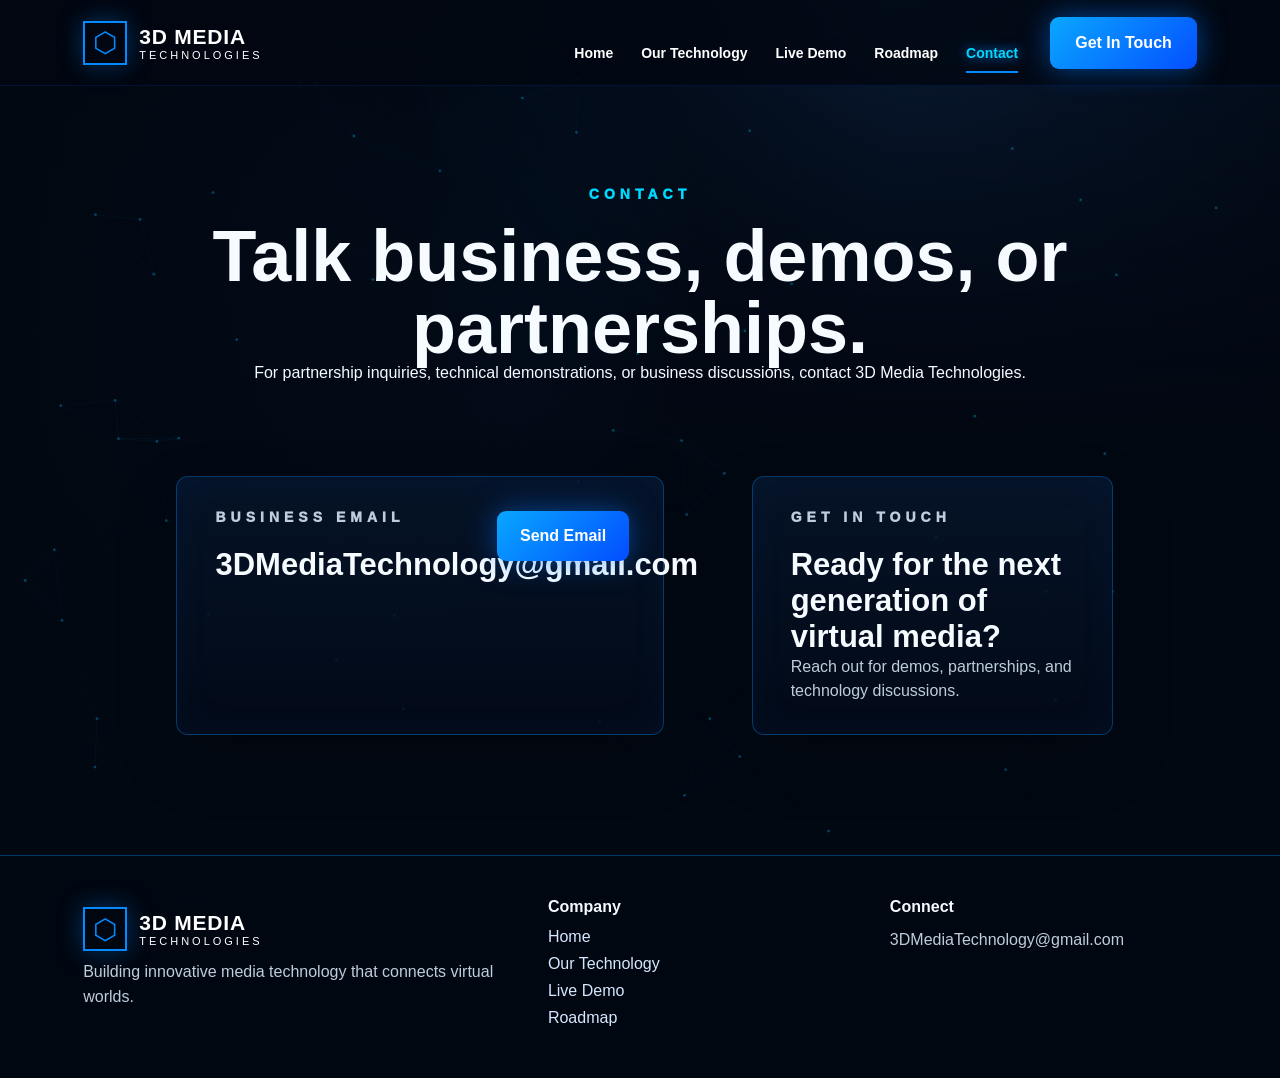
==== commit 22598111: "Add files via upload" ====
--- a/contact.html
+++ b/contact.html
@@ -1 +1 @@
-<!DOCTYPE html><html lang="en"><head><meta charset="UTF-8"><meta name="viewport" content="width=device-width, initial-scale=1.0"><title>Contact | 3D Media Technologies</title><link rel="stylesheet" href="style.css"></head><body><canvas id="networkCanvas"></canvas><div class="cursor-glow"></div><header class="navbar"><a class="brand" href="index.html"><span class="logo-mark">3D</span><div><strong>3D Media</strong><small>Technologies</small></div></a><button class="menu-toggle">☰</button><nav><a href="index.html">Home</a><a href="technology.html">Our Technology</a><a href="demo.html">Live Demo</a><a href="roadmap.html">Roadmap</a><a class="active" href="contact.html">Contact</a></nav><a class="nav-btn" href="contact.html">Get In Touch</a></header><main><section class="page-hero"><p class="eyebrow">CONTACT</p><h1>Talk business, demos, or partnerships.</h1><p class="hero-text">For partnership inquiries, technical demonstrations, or business discussions, contact 3D Media Technologies.</p></section><section class="contact-layout"><div class="reveal"><p class="eyebrow">GET IN TOUCH</p><h2 style="font-size:42px;margin-bottom:16px">Ready to build the future of virtual media?</h2><p class="hero-text">Reach out for demos, platform discussions, or business opportunities.</p></div><div class="contact-box reveal delay-1"><h3>Business Email</h3><p>3DMediaTechnology@gmail.com</p><a class="primary-btn" href="mailto:3DMediaTechnology@gmail.com">Send Email</a></div></section></main><footer class="footer"><div><h3>3D Media Technologies</h3><p>Modern Media Technology for Virtual Worlds</p></div><div class="footer-links"><a href="index.html">Home</a><a href="technology.html">Technology</a><a href="demo.html">Demo</a><a href="roadmap.html">Roadmap</a></div><p>© 2026 3D Media Technologies. All Rights Reserved.</p></footer><script src="script.js"></script></body></html>
+<!DOCTYPE html><html lang="en"><head><meta charset="UTF-8"><meta name="viewport" content="width=device-width,initial-scale=1.0"><title>Contact | 3D Media Technologies</title><link rel="stylesheet" href="style.css"></head><body><canvas id="networkCanvas"></canvas><header class="navbar"><a class="brand" href="index.html"><span class="mark">⬡</span><span><b>3D MEDIA</b><small>TECHNOLOGIES</small></span></a><button class="menu-toggle">☰</button><nav><a href="index.html">Home</a><a href="technology.html">Our Technology</a><a href="demo.html">Live Demo</a><a href="roadmap.html">Roadmap</a><a class="active" href="contact.html">Contact</a></nav><a class="touch" href="contact.html">Get In Touch</a></header><main><section class="page-hero reveal"><p class="eyebrow">CONTACT</p><h1>Talk business, demos, or partnerships.</h1><p>For partnership inquiries, technical demonstrations, or business discussions, contact 3D Media Technologies.</p></section><section class="inner"><div class="contact-grid"><article class="road-panel reveal"><p class="eyebrow">BUSINESS EMAIL</p><h2>3DMediaTechnology@gmail.com</h2><a class="btn primary" href="mailto:3DMediaTechnology@gmail.com">Send Email</a></article><article class="road-panel reveal"><p class="eyebrow">GET IN TOUCH</p><h2>Ready for the next generation of virtual media?</h2><p>Reach out for demos, partnerships, and technology discussions.</p></article></div></section></main><footer><div><a class="brand" href="index.html"><span class="mark">⬡</span><span><b>3D MEDIA</b><small>TECHNOLOGIES</small></span></a><p>Building innovative media technology that connects virtual worlds.</p></div><div><h4>Company</h4><a href="index.html">Home</a><a href="technology.html">Our Technology</a><a href="demo.html">Live Demo</a><a href="roadmap.html">Roadmap</a></div><div><h4>Connect</h4><p>3DMediaTechnology@gmail.com</p></div></footer><script src="script.js"></script></body></html>
--- a/style.css
+++ b/style.css
@@ -1 +1 @@
-*{margin:0;padding:0;box-sizing:border-box}:root{--blue:#0084ff;--cyan:#00cfff;--deep:#020713;--panel:rgba(5,18,38,.72);--line:rgba(0,132,255,.36);--text:#f6fbff;--muted:#b9c9da}html{scroll-behavior:smooth}body{font-family:Inter,Arial,sans-serif;background:#020713;color:var(--text);overflow-x:hidden}body:before{content:"";position:fixed;inset:0;z-index:-4;background:radial-gradient(circle at 80% 8%,rgba(0,132,255,.26),transparent 24%),linear-gradient(180deg,#030916,#020713 55%,#01040b)}#networkCanvas{position:fixed;inset:0;width:100%;height:100%;z-index:-2;opacity:.55}.cursor-glow{position:fixed;width:280px;height:280px;border-radius:50%;background:radial-gradient(circle,rgba(0,132,255,.18),transparent 68%);pointer-events:none;transform:translate(-50%,-50%);z-index:0}.navbar{position:fixed;top:0;left:0;right:0;z-index:50;height:88px;padding:0 7%;display:flex;align-items:center;gap:28px;background:linear-gradient(180deg,rgba(1,5,14,.92),rgba(1,5,14,.55));backdrop-filter:blur(18px);border-bottom:1px solid rgba(0,132,255,.12)}.brand{display:flex;align-items:center;gap:13px;text-decoration:none;color:white;min-width:245px}.logo-mark{width:46px;height:46px;display:grid;place-items:center;border:2px solid var(--blue);color:var(--blue);font-weight:1000;clip-path:polygon(25% 3%,75% 3%,100% 50%,75% 97%,25% 97%,0 50%);filter:drop-shadow(0 0 12px var(--blue))}.brand strong{display:block;text-transform:uppercase;font-size:22px;letter-spacing:1px}.brand small{display:block;text-transform:uppercase;font-size:11px;letter-spacing:3px}.navbar nav{flex:1;display:flex;justify-content:center;gap:24px}.navbar nav a{color:white;text-decoration:none;font-weight:800;font-size:14px;padding:33px 0 16px;border-bottom:2px solid transparent}.navbar nav a:hover,.navbar nav a.active{color:#6cc7ff;border-color:var(--blue);text-shadow:0 0 14px var(--blue)}.nav-btn,.primary-btn,.secondary-btn{display:inline-flex;align-items:center;justify-content:center;gap:8px;text-decoration:none;border-radius:8px;font-weight:900;transition:.25s}.nav-btn,.primary-btn{background:linear-gradient(135deg,#1097ff,#005cff);color:#fff;box-shadow:0 0 30px rgba(0,106,255,.42)}.nav-btn{padding:16px 24px}.primary-btn{padding:16px 24px}.primary-btn.small{padding:13px 20px}.secondary-btn{color:white;border:1px solid rgba(76,176,255,.5);background:rgba(0,0,0,.28);padding:15px 24px}.primary-btn:hover,.secondary-btn:hover,.nav-btn:hover{transform:translateY(-3px);box-shadow:0 0 36px rgba(0,132,255,.68)}.menu-toggle{display:none;margin-left:auto;background:transparent;color:white;border:1px solid var(--line);padding:10px 13px;border-radius:10px;font-size:22px}.hero{position:relative;min-height:650px;padding:150px 7% 90px}.blueprint-hero{background:linear-gradient(90deg,rgba(1,5,14,.98) 0%,rgba(1,5,14,.78) 35%,rgba(1,5,14,.18) 65%),url('assets/globe-hero.jpg') center/cover no-repeat;border-bottom:1px solid rgba(0,132,255,.15)}.blueprint-hero:after{content:"";position:absolute;inset:0;background:radial-gradient(circle at 74% 33%,rgba(0,132,255,.17),transparent 25%),linear-gradient(180deg,transparent 72%,#020713 100%);pointer-events:none}.hero-content{position:relative;z-index:2;max-width:650px}.eyebrow{font-size:14px;letter-spacing:5px;color:var(--cyan);font-weight:1000;margin-bottom:17px}.hero h1{font-size:clamp(44px,6vw,76px);line-height:1.05;letter-spacing:-2px;margin-bottom:24px}.hero h1 span,.showcase-copy h2 span{display:block;color:var(--blue);text-shadow:0 0 22px rgba(0,132,255,.55)}.hero-text{font-size:19px;line-height:1.55;color:#d8e7f6;max-width:560px;margin-bottom:28px}.hero-buttons{display:flex;gap:18px;flex-wrap:wrap}.scroll-cue{position:absolute;z-index:3;left:50%;bottom:20px;transform:translateX(-50%);text-align:center;color:var(--cyan);font-weight:1000;font-size:22px}.scroll-cue span{display:block;margin-top:7px;font-size:12px;letter-spacing:6px}.cards-section{padding:60px 7% 25px}.section-title{text-align:center;margin-bottom:28px}.section-title p{color:var(--cyan);letter-spacing:4px;font-weight:1000;margin-bottom:8px}.section-title h2{font-size:32px}.cards{display:grid;grid-template-columns:repeat(4,1fr);gap:22px}.card,.stat-card,.roadmap-panel,.contact-box,.demo-panel,.timeline-card{background:linear-gradient(180deg,rgba(7,22,45,.82),rgba(2,9,20,.78));border:1px solid var(--line);border-radius:14px;box-shadow:0 18px 60px rgba(0,0,0,.35),inset 0 0 40px rgba(0,132,255,.04);transition:.25s;position:relative;overflow:hidden}.card:before,.stat-card:before,.roadmap-panel:before,.demo-panel:before,.contact-box:before,.timeline-card:before{content:"";position:absolute;inset:-1px;background:radial-gradient(circle at var(--mx,50%) var(--my,0%),rgba(0,132,255,.24),transparent 35%);opacity:0;transition:.25s}.card:hover,.stat-card:hover,.timeline-card:hover{transform:translateY(-7px);border-color:rgba(0,173,255,.85);box-shadow:0 0 35px rgba(0,132,255,.22)}.card:hover:before,.stat-card:hover:before,.roadmap-panel:hover:before,.demo-panel:hover:before,.contact-box:hover:before,.timeline-card:hover:before{opacity:1}.card>* ,.stat-card>* ,.roadmap-panel>* ,.demo-panel>* ,.contact-box>* ,.timeline-card>*{position:relative}.card{padding:30px 26px;min-height:250px}.line-icon{font-size:42px;color:var(--blue);text-shadow:0 0 20px var(--blue);margin-bottom:22px}.card h3{font-size:20px;margin-bottom:15px}.card p{color:#cad8e6;line-height:1.55}.card a{display:inline-block;margin-top:24px;color:#17a8ff;text-decoration:none;font-weight:900}.demo-showcase{margin:0 7% 24px;display:grid;grid-template-columns:.44fr .56fr;min-height:310px;border:1px solid var(--line);border-radius:14px;overflow:hidden;background:linear-gradient(90deg,rgba(4,16,35,.96),rgba(4,16,35,.5));box-shadow:0 22px 70px rgba(0,0,0,.42)}.showcase-copy{padding:40px}.showcase-copy h2{font-size:34px;line-height:1.05;margin-bottom:20px}.showcase-copy p:not(.eyebrow){color:#c7d6e7;line-height:1.55;margin-bottom:24px}.tv-photo{position:relative;min-height:330px;background:linear-gradient(90deg,rgba(2,7,19,.28),transparent 25%),url('assets/modern-tv-room.jpg') center/cover no-repeat}.play-button{position:absolute;left:50%;top:50%;transform:translate(-50%,-50%);width:72px;height:72px;border-radius:50%;display:grid;place-items:center;background:#fff;color:var(--blue);font-size:30px;box-shadow:0 0 40px rgba(0,132,255,.7)}.video-bar{position:absolute;left:7%;right:7%;bottom:24px;height:4px;background:linear-gradient(90deg,#fff 0 10%,var(--blue) 10% 56%,rgba(255,255,255,.25) 56%)}.stats-section{padding:0 7% 24px;display:grid;grid-template-columns:repeat(4,1fr);gap:22px}.stat-card{padding:24px 26px;display:grid;grid-template-columns:56px 1fr;align-items:center;gap:14px}.stat-card div{font-size:38px;color:var(--blue);text-shadow:0 0 18px var(--blue)}.stat-card h3{font-size:30px}.stat-card p{color:#d3e0ed;font-size:14px}.roadmap-panel{margin:0 7% 28px;padding:28px 32px}.roadmap-head{display:flex;justify-content:space-between;align-items:center;gap:24px}.roadmap-head h2{font-size:30px}.roadmap-head p:not(.eyebrow){color:#c4d1df}.mini-timeline{margin-top:30px;display:grid;grid-template-columns:repeat(5,1fr);gap:10px;position:relative}.mini-timeline:before{content:"";position:absolute;top:13px;left:5%;right:5%;height:2px;background:linear-gradient(90deg,transparent,var(--blue),transparent);box-shadow:0 0 20px var(--blue)}.mini-timeline span{position:relative;padding-top:34px;color:#dce9f5;font-size:14px}.mini-timeline span:before{content:"";position:absolute;top:4px;left:0;width:18px;height:18px;border-radius:50%;border:3px solid var(--blue);background:#06162d;box-shadow:0 0 18px var(--blue)}.mini-timeline b,.mini-timeline em{display:block}.mini-timeline em{color:#1da7ff;font-style:normal;font-size:13px;margin-top:4px}.page-hero{padding:150px 7% 70px;text-align:center;min-height:430px;background:linear-gradient(180deg,rgba(0,0,0,.2),rgba(0,0,0,.65)),url('assets/globe-hero.jpg') center/cover no-repeat;border-bottom:1px solid rgba(0,132,255,.18)}.page-hero h1{font-size:clamp(40px,6vw,72px);line-height:1.04;max-width:900px;margin:0 auto 20px}.page-hero p.hero-text{margin:auto;max-width:780px}.feature-grid{display:grid;grid-template-columns:repeat(2,1fr);max-width:1080px;margin:auto}.demo-panel,.contact-box{max-width:960px;margin:40px auto 80px;padding:36px;text-align:center}.player{display:flex;gap:12px;justify-content:center;flex-wrap:wrap;margin:26px 0}input{width:520px;max-width:100%;padding:16px;border-radius:10px;border:1px solid var(--line);background:rgba(255,255,255,.92);font-size:16px}button{padding:16px 24px;border:0;border-radius:10px;background:linear-gradient(135deg,#1097ff,#005cff);color:white;font-weight:900;cursor:pointer}.video-shell{min-height:360px;border:1px solid var(--line);border-radius:14px;background:rgba(0,0,0,.28);display:grid;place-items:center;overflow:hidden}.empty-player{text-align:center;color:#c8d8e7}.empty-player .play-circle{width:90px;height:90px;border-radius:50%;display:grid;place-items:center;background:#fff;color:var(--blue);font-size:35px;margin:0 auto 14px}iframe{width:min(850px,100%);aspect-ratio:16/9;border:0}.roadmap-wrap{padding:50px 7% 90px;display:grid;grid-template-columns:repeat(4,1fr);gap:22px}.timeline-card{padding:28px}.timeline-card span{display:grid;place-items:center;width:48px;height:48px;border-radius:50%;background:var(--blue);font-weight:1000;margin-bottom:20px;box-shadow:0 0 22px var(--blue)}.timeline-card h3{margin-bottom:12px}.timeline-card p{color:#cbd9e6;line-height:1.55}.contact-layout{padding:60px 7% 90px;display:grid;grid-template-columns:1fr .8fr;gap:28px;align-items:center}.contact-box{margin:0;text-align:left}.contact-box p{font-size:20px;margin:12px 0 22px;color:#cfe0ed}.footer{padding:42px 7%;border-top:1px solid rgba(0,132,255,.2);display:flex;justify-content:space-between;gap:22px;flex-wrap:wrap;background:#020611}.footer h3{color:white}.footer p{color:#8ca1b5;max-width:310px}.footer-links{display:flex;gap:18px;flex-wrap:wrap}.footer a{color:#dcecff;text-decoration:none;font-weight:800}.reveal{opacity:0;transform:translateY(22px);transition:.7s}.reveal.show{opacity:1;transform:none}.delay-1{transition-delay:.12s}.delay-2{transition-delay:.22s}.delay-3{transition-delay:.32s}@media(max-width:1050px){.navbar{height:auto;min-height:78px;align-items:flex-start;padding:16px 5%;flex-wrap:wrap}.menu-toggle{display:block}.nav-btn{display:none}.navbar nav{display:none;width:100%;flex-direction:column;gap:0}.navbar.open nav{display:flex}.navbar nav a{padding:14px;text-align:center}.cards,.stats-section,.roadmap-wrap,.mini-timeline,.feature-grid,.contact-layout,.demo-showcase{grid-template-columns:1fr 1fr}.demo-showcase{grid-template-columns:1fr}.hero{padding-top:130px}.blueprint-hero{background-position:center}.mini-timeline:before{display:none}}@media(max-width:720px){.brand{min-width:0}.brand strong{font-size:17px}.brand small{font-size:9px}.logo-mark{width:39px;height:39px}.hero{min-height:720px;padding:130px 22px 70px}.hero h1{font-size:46px}.cards-section,.stats-section,.roadmap-wrap,.contact-layout{padding-left:22px;padding-right:22px}.cards,.stats-section,.roadmap-wrap,.mini-timeline,.feature-grid,.contact-layout{grid-template-columns:1fr}.demo-showcase,.roadmap-panel{margin-left:22px;margin-right:22px}.showcase-copy{padding:28px}.tv-photo{min-height:260px}.roadmap-head{display:block}.roadmap-head .primary-btn{margin-top:20px}.footer{padding:36px 22px}.cursor-glow{display:none}}
+*{box-sizing:border-box;margin:0;padding:0}:root{--bg:#020812;--blue:#0589ff;--cyan:#00d9ff;--text:#f5fbff;--muted:#a9c0d7;--card:rgba(4,15,32,.78);--line:rgba(0,145,255,.35)}body{font-family:Inter,Arial,sans-serif;background:radial-gradient(circle at 70% 0,#0b1e3c 0,#030914 38%,#01040a 100%);color:var(--text);overflow-x:hidden}body:before{content:"";position:fixed;inset:0;z-index:-3;background:url('assets/globe-network.jpg') top right/70vw auto no-repeat;opacity:.95}body:after{content:"";position:fixed;inset:0;z-index:-2;background:linear-gradient(90deg,#020812 0%,rgba(2,8,18,.88) 33%,rgba(2,8,18,.15) 70%),radial-gradient(circle at 25% 28%,rgba(0,132,255,.22),transparent 33%),linear-gradient(180deg,transparent 0,#020812 48%,#020812 100%)}#networkCanvas{position:fixed;inset:0;z-index:-1;width:100%;height:100%;opacity:.42}.navbar{height:86px;display:flex;align-items:center;gap:32px;padding:0 6.5%;position:sticky;top:0;z-index:10;background:rgba(2,7,16,.76);backdrop-filter:blur(22px);border-bottom:1px solid rgba(0,98,255,.15)}.brand{display:flex;align-items:center;gap:12px;color:white;text-decoration:none;min-width:max-content}.mark{width:44px;height:44px;display:grid;place-items:center;border:2px solid var(--blue);color:var(--blue);font-size:28px;box-shadow:0 0 25px rgba(0,136,255,.35)}.brand b{display:block;font-size:21px;letter-spacing:.8px}.brand small{display:block;font-size:11px;letter-spacing:3px}nav{display:flex;align-items:center;gap:28px;margin-left:auto}nav a{color:#fff;text-decoration:none;font-weight:800;font-size:14px;padding:32px 0 10px;border-bottom:2px solid transparent}nav a:hover,nav a.active{color:var(--cyan);border-bottom-color:var(--blue);text-shadow:0 0 12px var(--blue)}.touch,.btn{border-radius:9px;text-decoration:none;font-weight:900}.touch{background:linear-gradient(135deg,#0aa7ff,#044fff);padding:17px 25px;color:white;box-shadow:0 0 28px rgba(0,119,255,.55)}.menu-toggle{display:none}.hero{min-height:610px;position:relative;padding:88px 6.5% 120px}.hero-copy{max-width:555px}.eyebrow{color:var(--cyan);font-size:14px;letter-spacing:5px;font-weight:1000;margin-bottom:18px}.center{text-align:center}.hero h1{font-size:clamp(54px,6vw,86px);line-height:1.02;letter-spacing:-2px;text-shadow:0 8px 26px #000}.hero h1 span,.show-copy h2 span{display:block;color:var(--blue)}.hero p{font-size:19px;line-height:1.55;color:#d8e5f2;margin:25px 0 30px}.actions{display:flex;gap:16px;flex-wrap:wrap}.btn{display:inline-block;padding:16px 23px;color:white}.primary{background:linear-gradient(135deg,#08a8ff,#034dff);box-shadow:0 0 30px rgba(0,119,255,.5)}.ghost{border:1px solid rgba(93,177,255,.55);background:rgba(2,14,30,.58)}.globe-photo{position:absolute;right:0;top:40px;width:62%;height:430px;background:url('assets/globe-network.jpg') center/cover no-repeat;filter:drop-shadow(0 0 35px rgba(0,145,255,.55));mask-image:linear-gradient(90deg,transparent 0%,#000 18%,#000 100%);pointer-events:none}.scroll{position:absolute;bottom:35px;left:50%;transform:translateX(-50%);text-align:center;color:var(--cyan);letter-spacing:5px;font-size:20px}.scroll span{font-size:13px;font-weight:1000}.tech-block{padding:36px 6.5% 20px;background:linear-gradient(180deg,rgba(2,8,18,.92),#020812)}.tech-block h2{text-align:center;font-size:32px;margin-bottom:28px}.cards{display:grid;grid-template-columns:repeat(4,1fr);gap:20px}.cards article,.stats article,.road-panel,.tv-showcase{background:linear-gradient(180deg,rgba(7,22,44,.78),rgba(3,11,25,.78));border:1px solid var(--line);box-shadow:inset 0 0 40px rgba(0,119,255,.05),0 25px 60px rgba(0,0,0,.22);border-radius:12px}.cards article{padding:34px 27px;min-height:260px}.cards i{display:block;color:var(--blue);font-style:normal;font-size:52px;line-height:1;margin-bottom:25px;text-shadow:0 0 18px var(--blue)}.cards h3{font-size:20px;margin-bottom:15px}.cards p,.show-copy p,.stats p,.road-panel p,footer p{color:#bfccdc;line-height:1.55}.cards a{display:inline-block;margin-top:20px;color:var(--cyan);text-decoration:none;font-weight:900}.tv-showcase{margin:25px 6.5%;display:grid;grid-template-columns:.42fr .58fr;min-height:305px;overflow:hidden}.show-copy{padding:40px}.show-copy h2{font-size:34px;line-height:1.05;margin-bottom:18px}.show-copy .btn{margin-top:24px}.room-image{position:relative;min-height:305px;overflow:hidden}.room-image img{width:100%;height:100%;object-fit:cover;display:block}.room-image:after{content:"";position:absolute;inset:0;background:linear-gradient(90deg,rgba(3,10,23,.72),transparent 28%),linear-gradient(0deg,rgba(0,0,0,.2),transparent)}.play{position:absolute;left:42%;top:44%;transform:translate(-50%,-50%);z-index:2;width:72px;height:72px;border-radius:50%;border:0;background:#fff;color:var(--blue);font-size:28px;box-shadow:0 0 30px rgba(255,255,255,.8)}.bar{position:absolute;z-index:3;left:8%;right:6%;bottom:22px;height:4px;background:rgba(255,255,255,.65)}.bar span{display:block;width:43%;height:100%;background:var(--blue);box-shadow:0 0 12px var(--blue)}.stats{padding:0 6.5% 25px;display:grid;grid-template-columns:repeat(4,1fr);gap:20px}.stats article{padding:26px 30px;display:grid;grid-template-columns:70px 1fr;align-items:center}.stats i{grid-row:1/3;font-size:42px;color:var(--blue);filter:drop-shadow(0 0 12px var(--blue))}.stats h3{font-size:35px}.road-panel{margin:0 6.5% 45px;padding:30px 38px;position:relative}.road-panel>.btn{position:absolute;right:34px;top:34px}.road-panel h2{font-size:31px}.timeline{margin-top:35px;display:grid;grid-template-columns:repeat(5,1fr);gap:10px;border-top:2px solid var(--blue);padding-top:15px}.timeline span{position:relative;color:#dce9f7;line-height:1.35}.timeline span:before{content:"";position:absolute;width:18px;height:18px;border:3px solid var(--blue);background:#07162b;border-radius:50%;top:-27px}.timeline b{display:block;color:white}.timeline em{color:var(--cyan);font-style:normal;font-size:13px}footer{padding:42px 6.5%;display:grid;grid-template-columns:1.4fr 1fr 1fr;gap:35px;background:rgba(2,8,18,.95);border-top:1px solid var(--line)}footer a{display:block;color:#d7e7ff;text-decoration:none;margin:9px 0}footer h4{margin-bottom:12px}.page-hero{padding:100px 6.5% 55px;text-align:center;min-height:360px}.page-hero h1{font-size:clamp(42px,6vw,72px);line-height:1}.inner{padding:30px 6.5% 75px}.demo-box{max-width:980px;margin:auto;padding:35px}.player{display:flex;gap:12px;margin:25px 0;justify-content:center;flex-wrap:wrap}.player input{min-width:min(600px,100%);padding:16px;border-radius:10px;border:1px solid var(--line);background:#fff}.video-shell{min-height:360px;border:1px solid var(--line);border-radius:14px;display:grid;place-items:center;background:#030a16}.contact-grid{display:grid;grid-template-columns:1fr 1fr;gap:24px;max-width:1000px;margin:auto}.reveal{opacity:0;transform:translateY(22px);transition:.7s}.reveal.show{opacity:1;transform:none}@media(max-width:950px){nav{display:none}.menu-toggle{display:block;margin-left:auto;background:transparent;border:1px solid var(--line);color:white;padding:10px;border-radius:8px}.navbar.open nav{display:flex;position:absolute;top:86px;left:0;right:0;flex-direction:column;background:#020812;padding:20px}.touch{display:none}.hero{padding-top:65px}.globe-photo{opacity:.55;width:100%;top:80px}.cards,.stats,.timeline,.tv-showcase,footer,.contact-grid{grid-template-columns:1fr}.stats article{grid-template-columns:60px 1fr}.road-panel>.btn{position:static;margin-top:18px}}@media(max-width:620px){.navbar{padding:0 20px}.brand b{font-size:16px}.hero,.tech-block,.inner,.page-hero{padding-left:20px;padding-right:20px}.hero h1{font-size:48px}.cards{grid-template-columns:1fr}.tv-showcase,.road-panel{margin-left:20px;margin-right:20px}.stats{padding-left:20px;padding-right:20px}.room-image{min-height:260px}}
